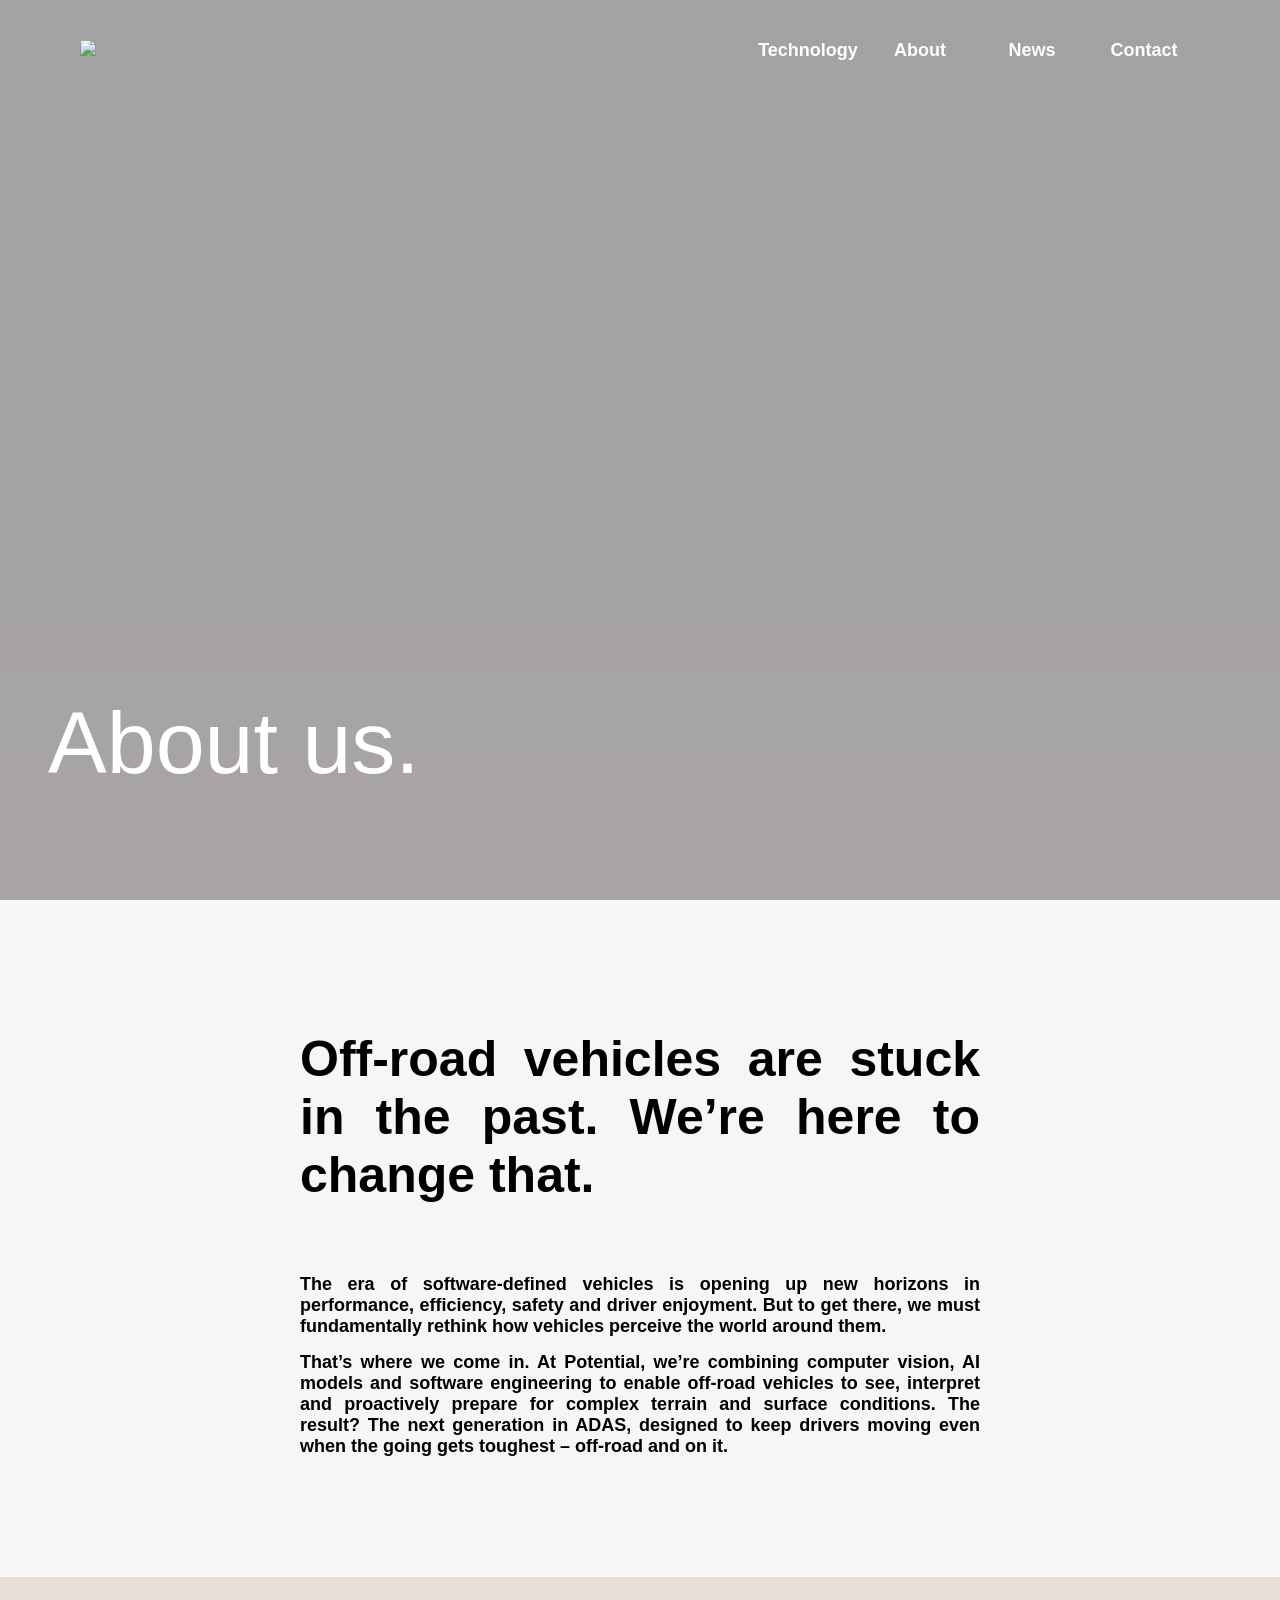
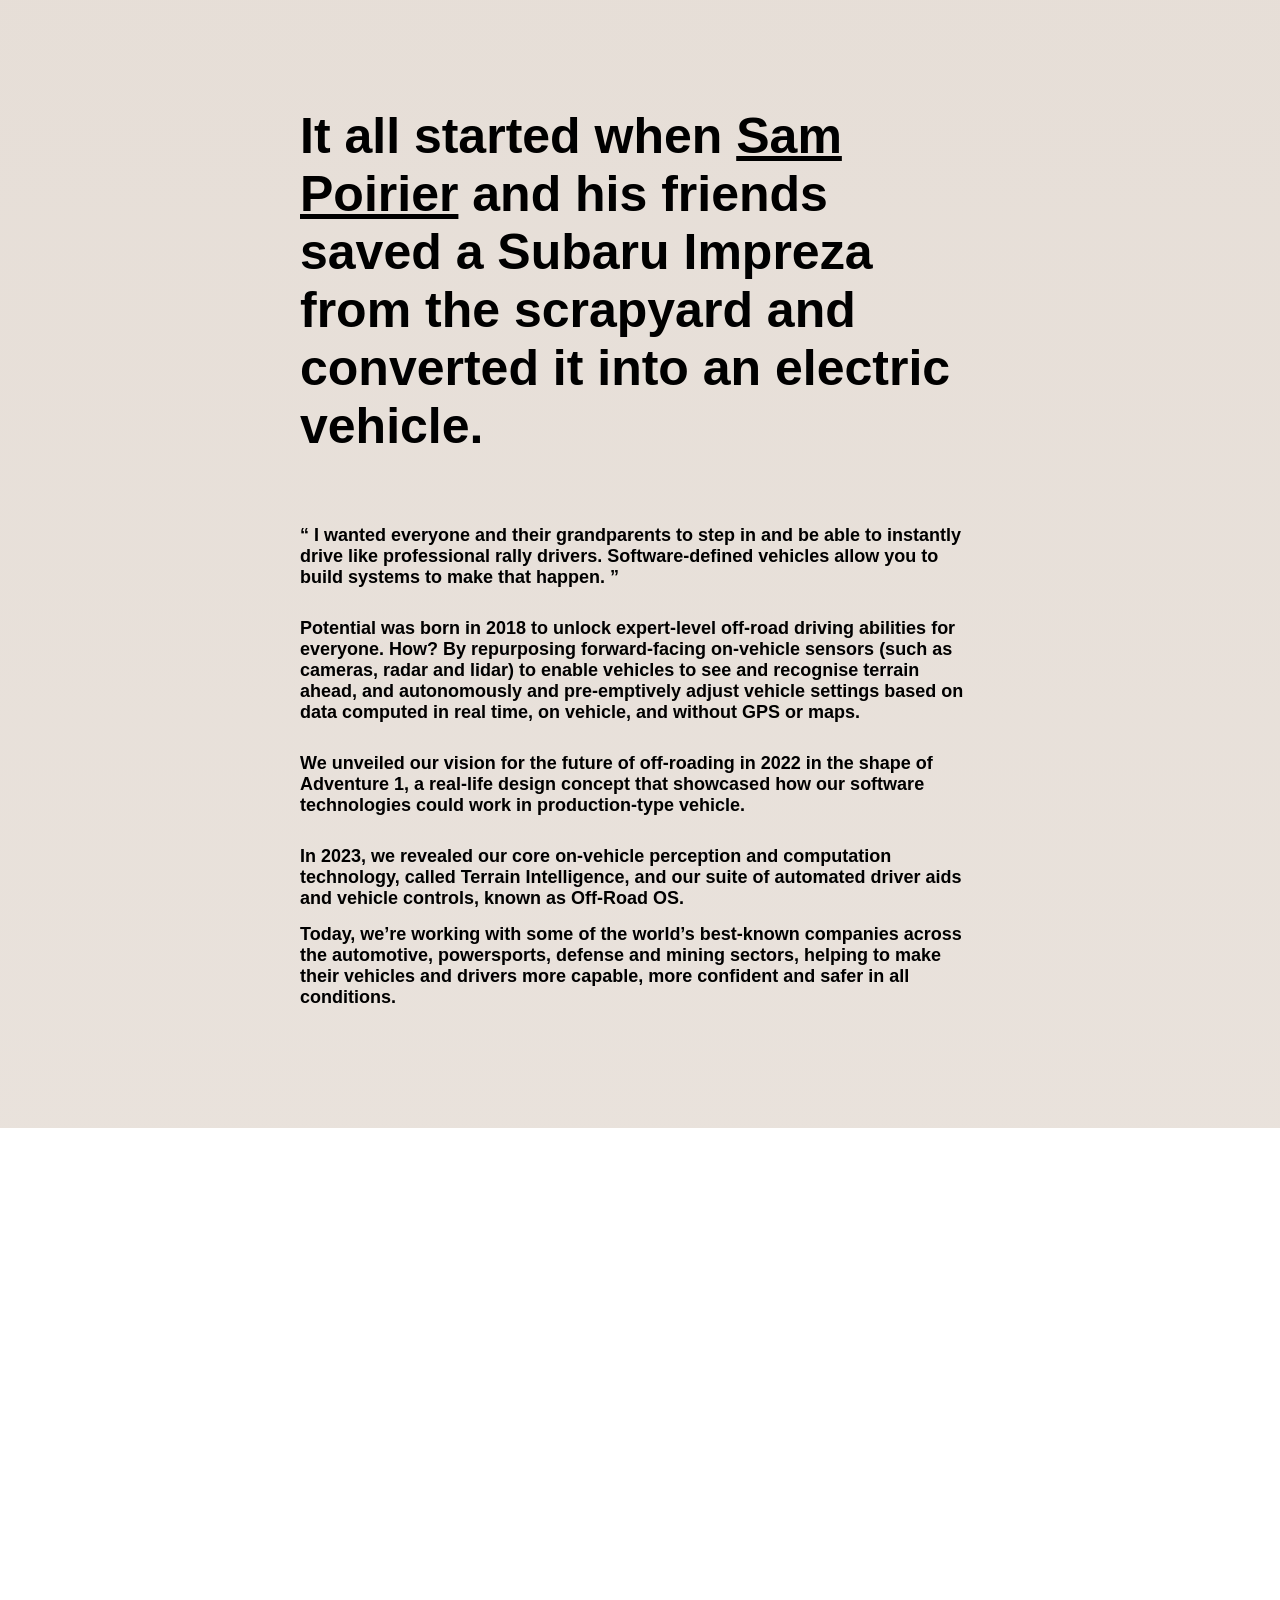
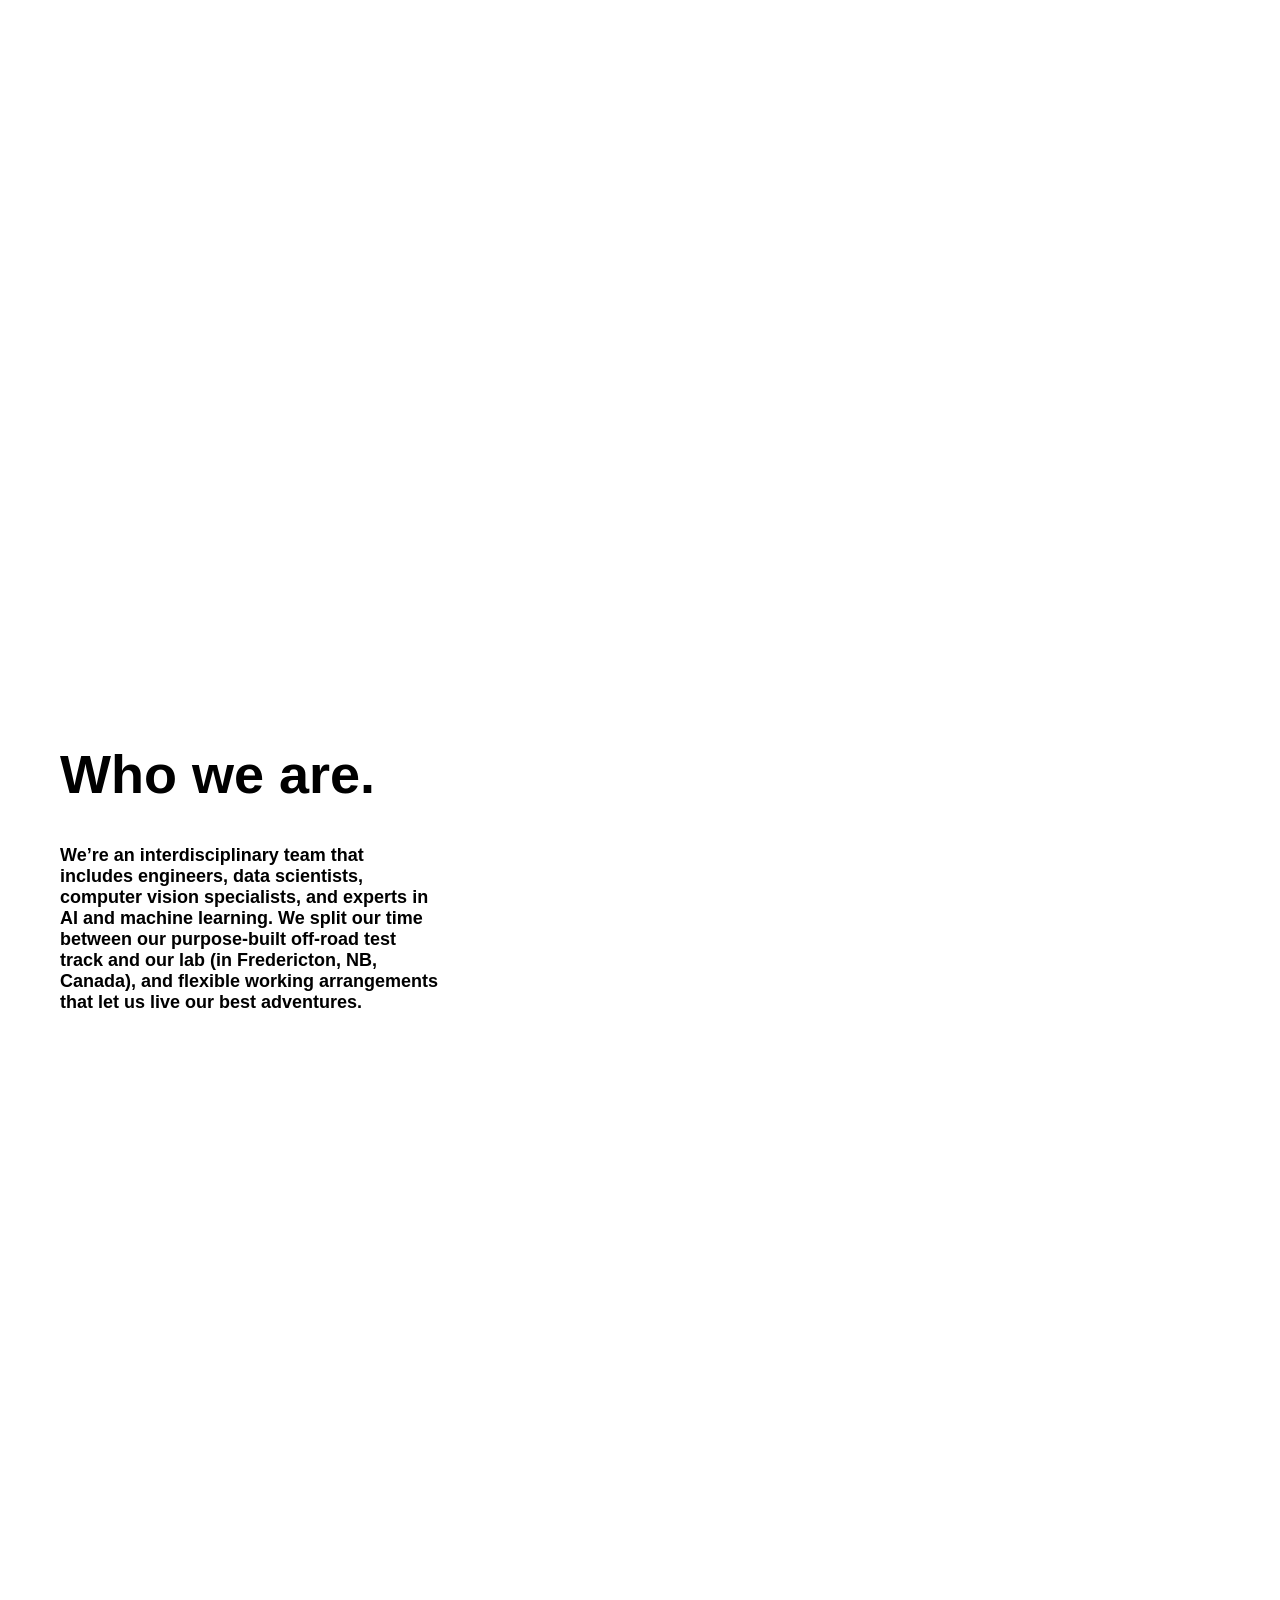
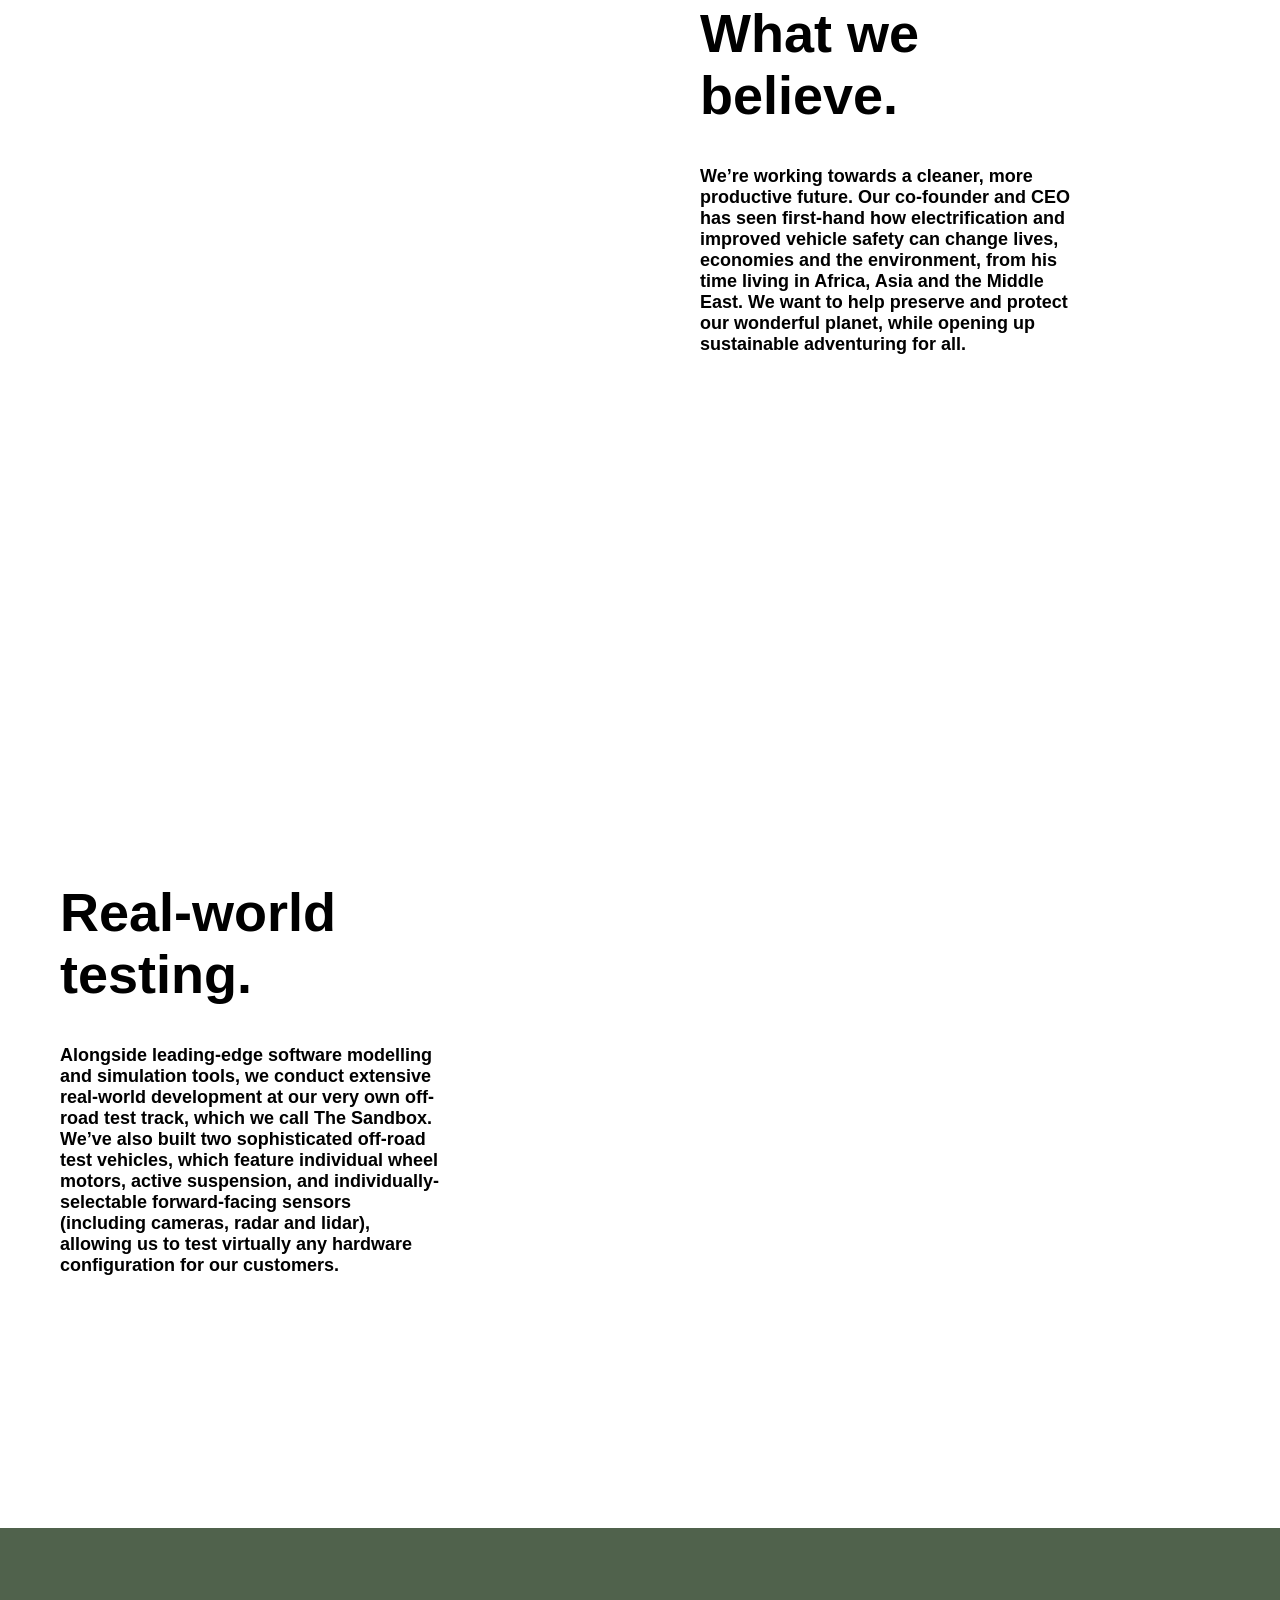
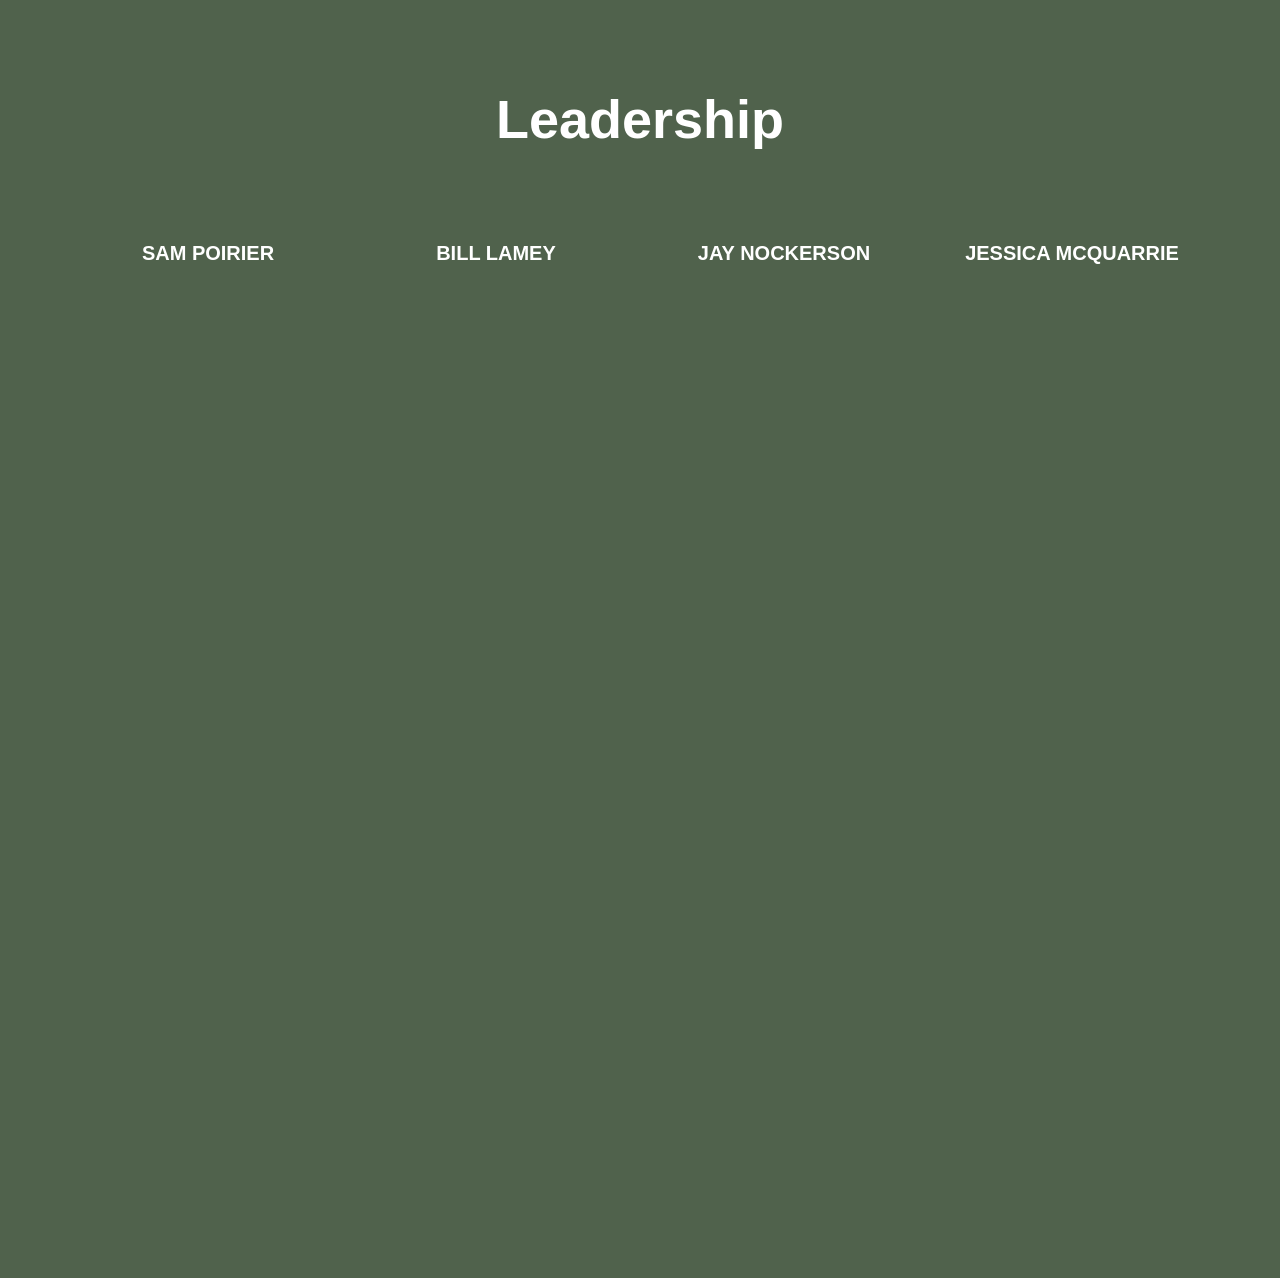
==== about.html @ f371c3ad "feat: about page 5 part" ====
<!DOCTYPE html>
<html lang="en">
<head>
    <meta charset="UTF-8">
    <meta name="viewport" content="width=device-width, initial-scale=1.0">
    <link rel="stylesheet" href="about.css" />
    <title>Potential</title>
</head>
<body>
    <div>
        <header id="header" class="header">
            <nav class="navbar">
                <div class="logo-icon">
                    <a href="/">
                        <img src="https://images.squarespace-cdn.com/content/v1/657c413edd52fa6c45683353/1702641999354-21GH1LOIVF5UKQ4RCUYP/Icon%2BWordmark%402x.png?format=1500w" />
                    </a>
                </div>
                <ul>
                    <li>
                        <a href="/technology.html">Technology</a>
                    </li>
                    <li>
                        <a href="/about.html">About</a>
                    </li>
                    <li>
                        <a href="/news.html">News</a>
                    </li>
                    <li>
                        <a href="/contact.html">Contact</a>
                    </li>
                </ul>
            </nav>
        </header>
        <main>
            <article id="first-part" class="background-img">
                <section class="start">
                    <strong>About us.</strong>
                </section>
            </article>
            <article id="second-part">
                <section class="section">
                    <p>Off-road vehicles are stuck in the past. We’re here to change that.</p>
                    <p>
                        The era of software-defined vehicles is opening up new horizons in performance, efficiency, safety and driver enjoyment. But to get there, we must fundamentally rethink how vehicles perceive the world around them.
                    </p>
                    <p>
                        That’s where we come in. At Potential, we’re combining computer vision, AI models and software engineering to enable off-road vehicles to see, interpret and proactively prepare for complex terrain and surface conditions. The result? The next generation in ADAS, designed to keep drivers moving even when the going gets toughest – off-road and on it.
                    </p>
                </section>
            </article>
            <article id="third-part">
                <section class="section">
                    <h3>
                        It all started when <span class="underline-span">Sam Poirier</span> and his friends saved a Subaru Impreza from the scrapyard and converted it into an electric vehicle.
                    </h3>
                    <p>
                        <q>
                            I wanted everyone and their grandparents to step in and be able to instantly drive like professional rally drivers. Software-defined vehicles allow you to build systems to make that happen.
                        </q>
                    </p>
                    <p>
                        Potential was born in 2018 to unlock expert-level off-road driving abilities for everyone. How? By repurposing forward-facing on-vehicle sensors (such as cameras, radar and lidar) to enable vehicles to see and recognise terrain ahead, and autonomously and pre-emptively adjust vehicle settings based on data computed in real time, on vehicle, and without GPS or maps.
                    </p>
                    <p>
                        We unveiled our vision for the future of off-roading in 2022 in the shape of Adventure 1, a real-life design concept that showcased how our software technologies could work in production-type vehicle.
                    </p>
                    <p>
                        In 2023, we revealed our core on-vehicle perception and computation technology, called Terrain Intelligence, and our suite of automated driver aids and vehicle controls, known as Off-Road OS.
                    </p>
                    <p>
                        Today, we’re working with some of the world’s best-known companies across the automotive, powersports, defense and mining sectors, helping to make their vehicles and drivers more capable, more confident and safer in all conditions.
                    </p>    
                </section>
            </article>
            <article id="forth-part">
            </article>
            <section class="fifth-part">
                <article>
                    <section class="paragraph">
                        <h3>Who we are.</h3>
                        <p>
                            We’re an interdisciplinary team that includes engineers, data scientists, computer vision specialists, and experts in AI and machine learning. We split our time between our purpose-built off-road test track and our lab (in Fredericton, NB, Canada), and flexible working arrangements that let us live our best adventures.
                        </p>
                    </section>
                    <section class="img-background img-1">
                        <!-- <img src="https://images.squarespace-cdn.com/content/v1/657c413edd52fa6c45683353/0cb4bb40-0b59-4b54-9743-b8714232da1d/who-we-are-1000.jpg?format=1500w" /> -->
                    </section>
                </article>
                <article>
                    <section class="img-background img-2">
                        <!-- <img src="https://images.squarespace-cdn.com/content/v1/657c413edd52fa6c45683353/b6a99d2e-691e-43c3-91ff-a9a2636a5af0/what-we-believe-1000.jpg?format=1500w" /> -->
                    </section>
                    <section class="paragraph">
                        <h3>What we believe.</h3>
                        <p>
                            We’re working towards a cleaner, more productive future. Our co-founder and CEO has seen first-hand how electrification and improved vehicle safety can change lives, economies and the environment, from his time living in Africa, Asia and the Middle East. We want to help preserve and protect our wonderful planet, while opening up sustainable adventuring for all. 
                        </p>
                    </section>
                </article>
                <article>
                    <section class="paragraph">
                        <h3>Real-world testing.</h3>
                        <p>
                            Alongside leading-edge software modelling and simulation tools, we conduct extensive real-world development at our very own off-road test track, which we call The Sandbox. We’ve also built two sophisticated off-road test vehicles, which feature individual wheel motors, active suspension, and individually-selectable forward-facing sensors (including cameras, radar and lidar), allowing us to test virtually any hardware configuration for our customers.
                        </p>
                    </section>
                    <section class="img-background img-3">
                        <!-- <img src="https://images.squarespace-cdn.com/content/v1/657c413edd52fa6c45683353/02feef0e-77a6-4856-961e-7172e9fc3301/real-world-testing-1000.jpg?format=1500w" /> -->
                    </section>
                </article>
            </section>

            <section class="six-part">
                <h3>Leadership</h3>
                <ul>
                    <li>
                        <button>SAM POIRIER</button>
                    </li>
                    <li>
                        <button>BILL LAMEY</button>
                    </li>
                    <li>
                        <button>JAY NOCKERSON</button>
                    </li>
                    <li>
                        <button>JESSICA MCQUARRIE</button>
                    </li>
                </ul>
            </section>
        </main>
    </div>
</body>
</html>
---- about.css ----
*{
    margin: 0;
    padding: 0;
    box-sizing: border-box;
}
body{
    color: #fff;
    font-family:Arial;
    width: 100%;
}
.header{
    position: absolute;
    top: 0;
    left: 0;
    height: 86px;
    width: 100%;
}
.navbar{
    display: flex;
    flex-direction: row;
    justify-content: space-around;
    flex-wrap: wrap;
    margin: 0 auto;
    width: 100%;
    position: relative;
    top: 2.5rem;
}
.navbar > div{
    align-items: center;
    justify-content: center;
}
.navbar ul {
    list-style: none;
    display: flex;
    flex-direction: row; 
    align-items: center;
    justify-items: center;
}
.navbar ul li{
    width: 7rem;
    height: 50px;
    flex-wrap: wrap;
    flex-basis: auto;
    text-align: center;
}
.navbar ul li a{
    text-decoration: none;
    color: #fff;
    display: inline-block;
    font-size: 18px;
    font-weight: 600;
    align-self: flex-end;
    justify-self: end;
    border-bottom: #fff 0px solid;
    transition: all 2s ease-in-out;
}
.navbar ul li a:hover{
    border-bottom: #fff 2.5px solid;
}
.logo-icon{
    width: 40%;
    height: 100%;
}
.logo-icon a{
    width: 100%;
    height: 100%;
    align-items: center;
    justify-content: center;
    align-self: center;
    justify-content: center;
}

.logo-icon a img{
    max-height: 30px;
    justify-self: center;
    align-self: center;
    justify-self: self-end;
    align-self: self-end;
}

.background-img{
    background-image: linear-gradient(rgba(0, 1, 7, 0.366), rgba(14, 0, 0, 0.358)), url("https://images.squarespace-cdn.com/content/v1/657c413edd52fa6c45683353/3567f2a5-ab7c-4cdd-8ab2-d72eff2170a6/technology-hero-image-potential.jpg?format=1500w");
    background-size: cover;
    background-repeat: no-repeat;
    background-position: center;
    height: 100vh;
}

#first-part .start{
    width: 100%;
    height: 90vh;
    justify-items: last baseline;
    display: flex;
}
#first-part .start strong{
    font-size: 88px;
    font-weight: 500;
    align-self: flex-end;
    margin: 0rem 0rem 1rem 3rem;
}

main > article:nth-child(2){
    color: #000;
    padding: 75px 300px 0;
    text-align: justify;
    background-color: #f6f6f6;
}

.section p:first-child{
    font-size: 50px;
    font-weight: 600;
    padding: 55px 0px;
}

.section p{
    font-size: 18px;
    font-weight: bold;
    padding: 15px 0px;
}
.section p:last-child{
    padding: 0px 0px 120px 0px;
}
#third-part{
    padding: 75px 300px 0;
    /* height: 950px; */
    color: #000;
    background: linear-gradient(to bottom, rgba(227, 218, 210, 0.886),rgba(227, 218, 210, 0.788)), url("https://images.squarespace-cdn.com/content/v1/657c413edd52fa6c45683353/31bac1e5-c1d2-4d73-beb2-893e069a94c7/Potential-Contours.png?format=1500w") no-repeat center;
}
#third-part h3:first-child{
    font-size: 50px;
    font-weight: 600;
    padding: 55px 0px;
}
.underline-span{
    text-decoration: underline;
}

#forth-part{
    height: 100vh;
    background-image: url("https://images.squarespace-cdn.com/content/v1/657c413edd52fa6c45683353/1b54ddc7-a592-48e6-8fcf-966a7bc27ad7/about-header-1600x900.jpg?format=1500w");
    background-repeat: no-repeat;
    background-size: cover;
    background-position: center;
}

.fifth-part{
    display: flex;
    flex-direction: row;
    flex-wrap: wrap;
}
.fifth-part article{
    display: flex;
    flex-direction: row;
    color: black;
}
.fifth-part article section{
    width: 50%;
    height: 100vh;
    justify-items: flex-start;
    align-content: center;
}
.paragraph{
    color: black;
    font-size: 18px;
    font-weight: bold;
    padding-left: 60px;
    padding-right: 200px;
}
.fifth-part article section img{
    max-height: 100vh;
    object-fit: cover;
}
.fifth-part article section h3{
    font-size: 54px;
    padding-bottom: 2.5rem;
}

.img-background{
    background-size: cover;
    background-position: center;
}
.img-1{
    background-image: url("https://images.squarespace-cdn.com/content/v1/657c413edd52fa6c45683353/0cb4bb40-0b59-4b54-9743-b8714232da1d/who-we-are-1000.jpg?format=1500w");
}
.img-2{
    background-image: url("https://images.squarespace-cdn.com/content/v1/657c413edd52fa6c45683353/b6a99d2e-691e-43c3-91ff-a9a2636a5af0/what-we-believe-1000.jpg?format=1500w");
}
.img-3{
    background-image: url("https://images.squarespace-cdn.com/content/v1/657c413edd52fa6c45683353/02feef0e-77a6-4856-961e-7172e9fc3301/real-world-testing-1000.jpg?format=1500w");
}


.six-part{
    background-color: #50624C;
    color: #fff;
    height: 150vh;
}
.six-part>h3{
    font-size: 54px;
    text-align: center;
    padding-top: 10rem;
    padding-bottom: 5rem;
}
.six-part ul{
    list-style: none;
    display: grid;
    grid-template-columns: repeat(4, 1fr);
    text-align: center;
    padding: 0 4rem;
}
.six-part ul li{
    line-height: 50px;
}
.six-part ul li>button{
    background: none;
    border: none;
    outline: none;
    box-shadow: none;
    font-size: 20px;
    font-weight:600;
    color: #fff;
}
.six-part ul li:hover{
    border-bottom: 3px solid #000;
}
.six-part ul li.active {
    border-bottom: 3px solid #000;
}
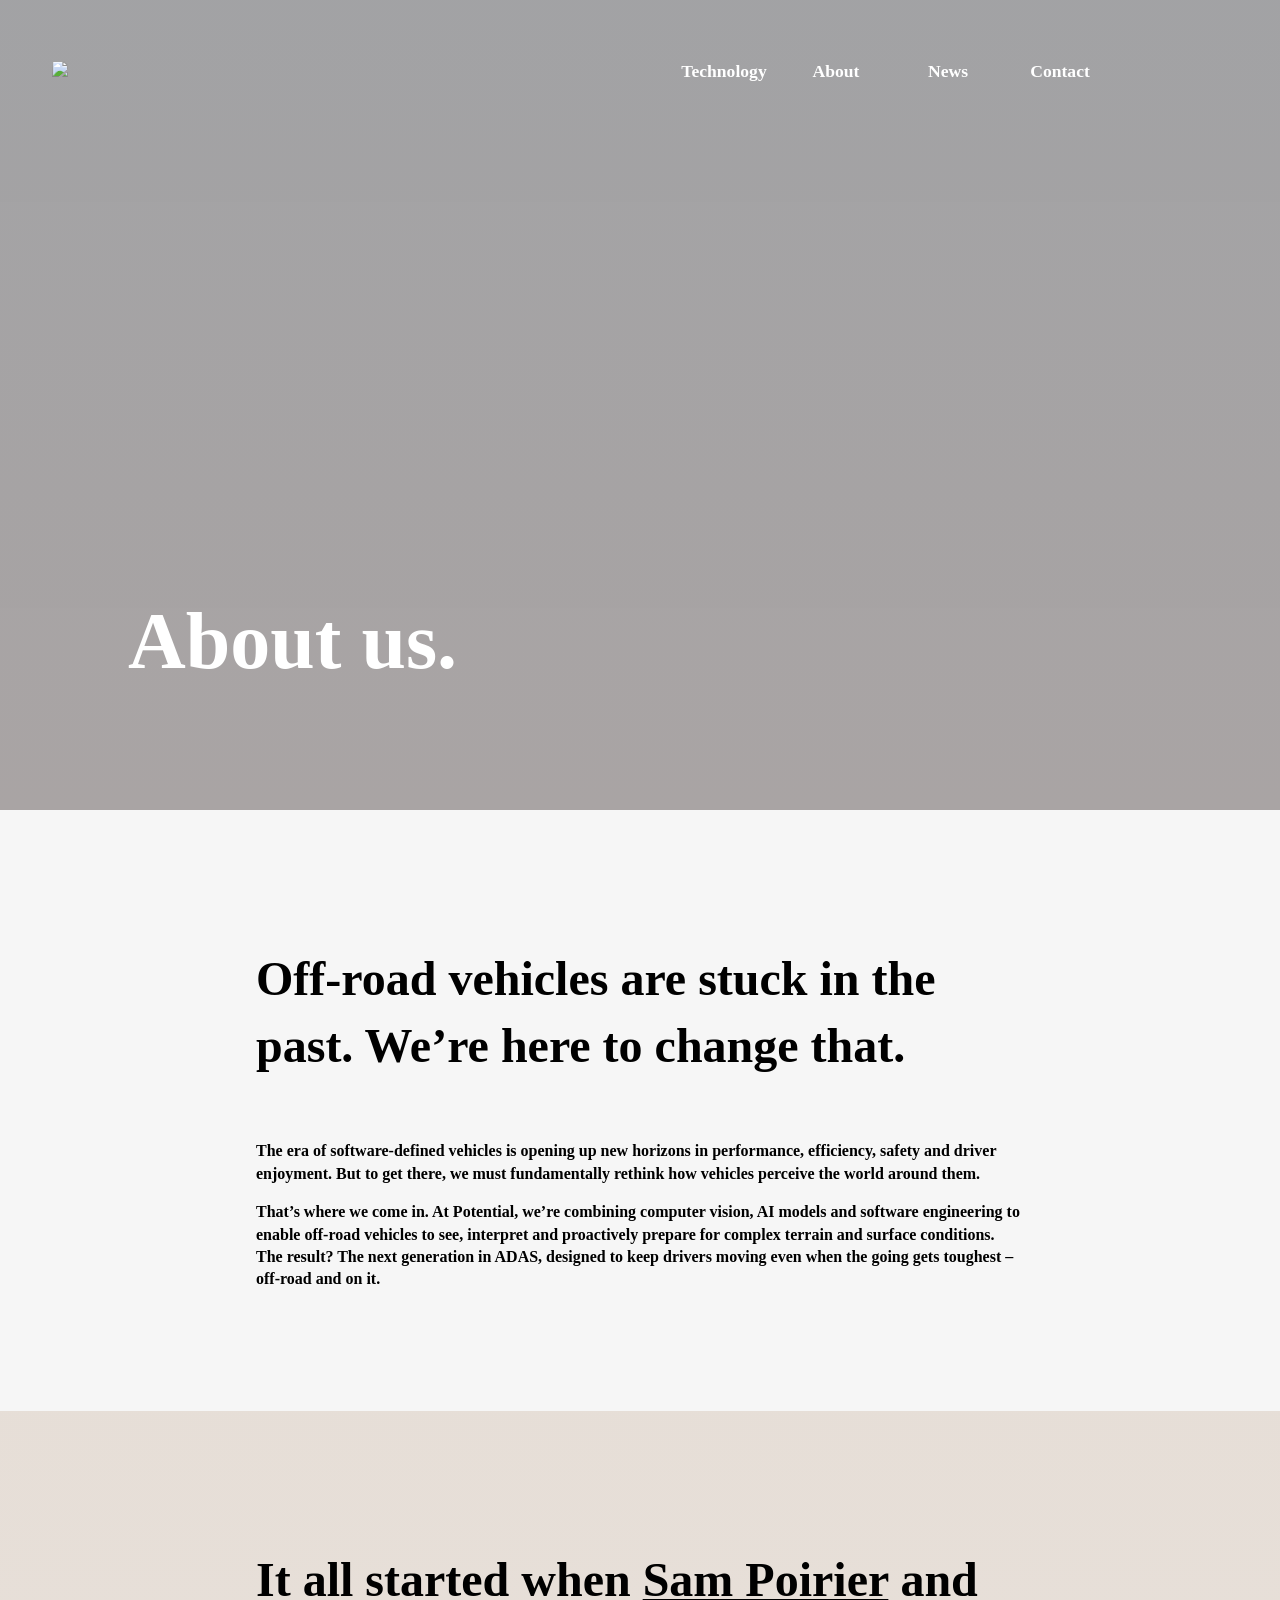
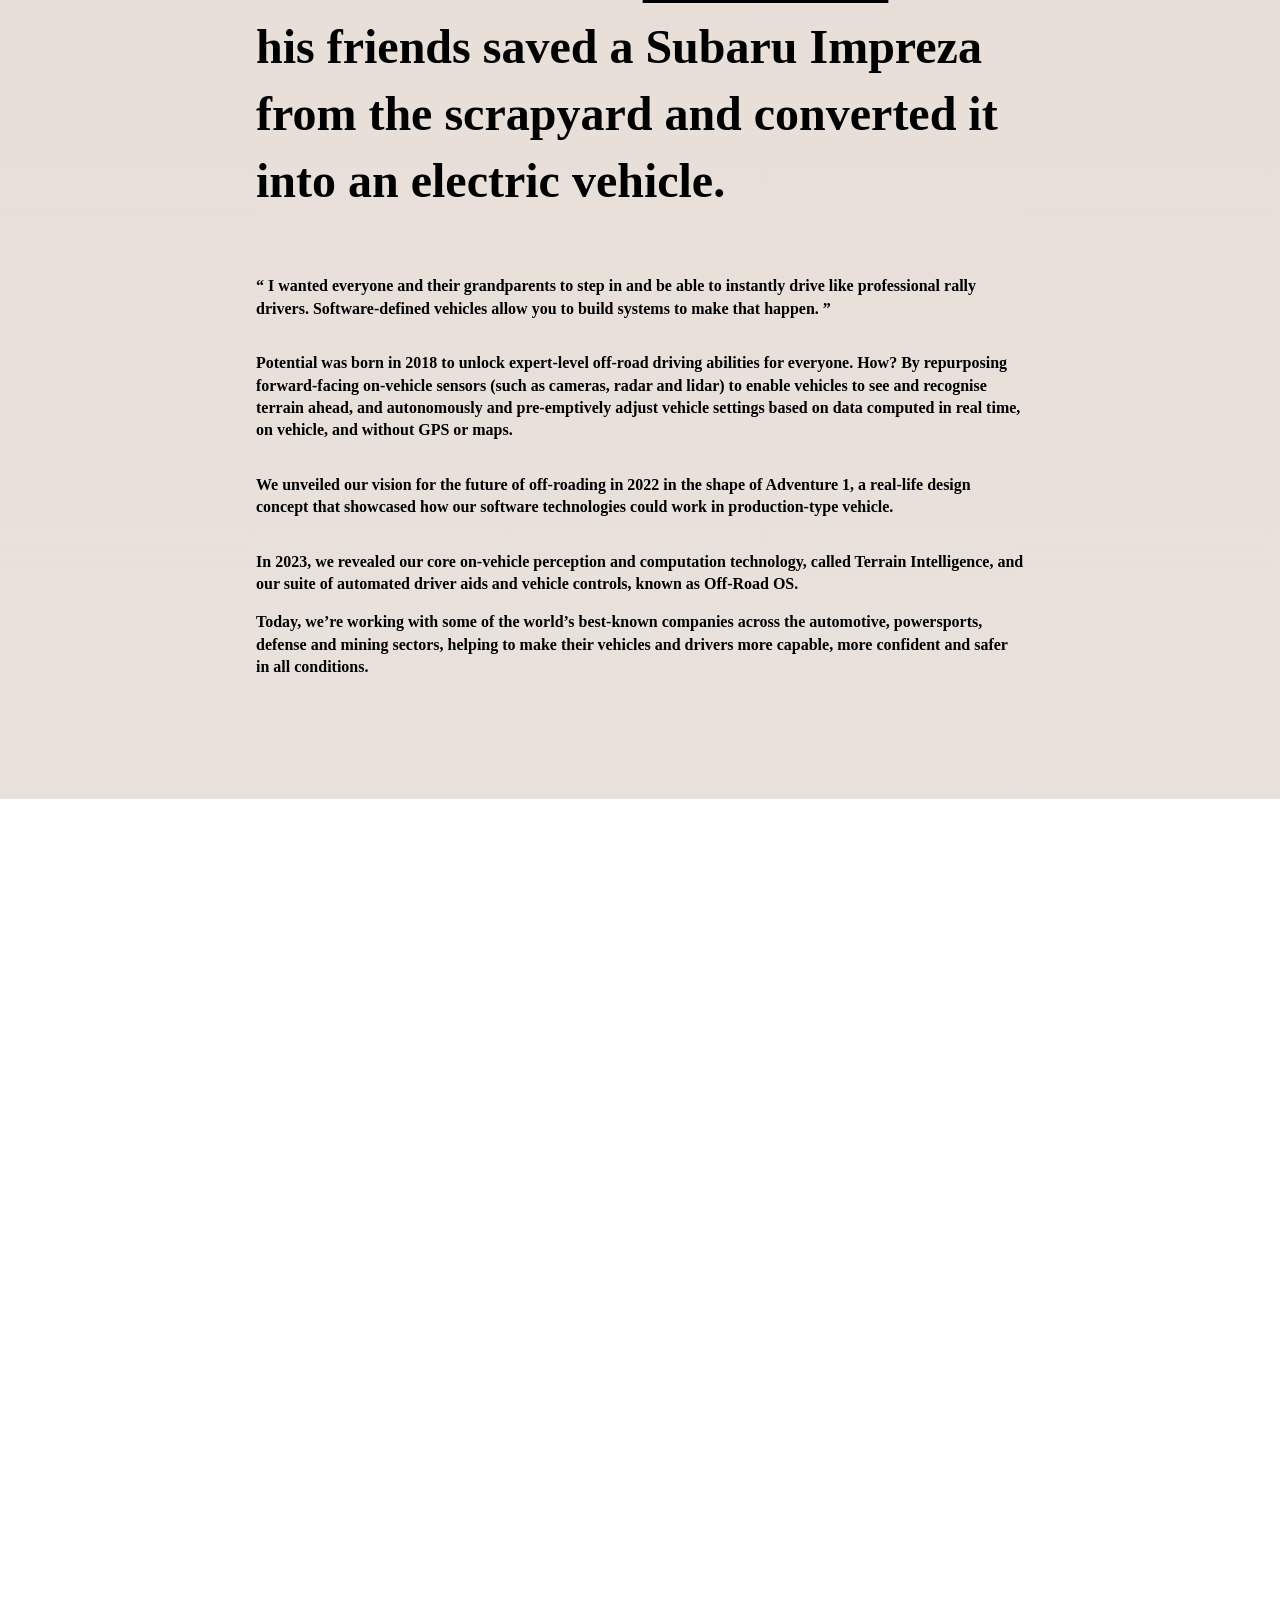
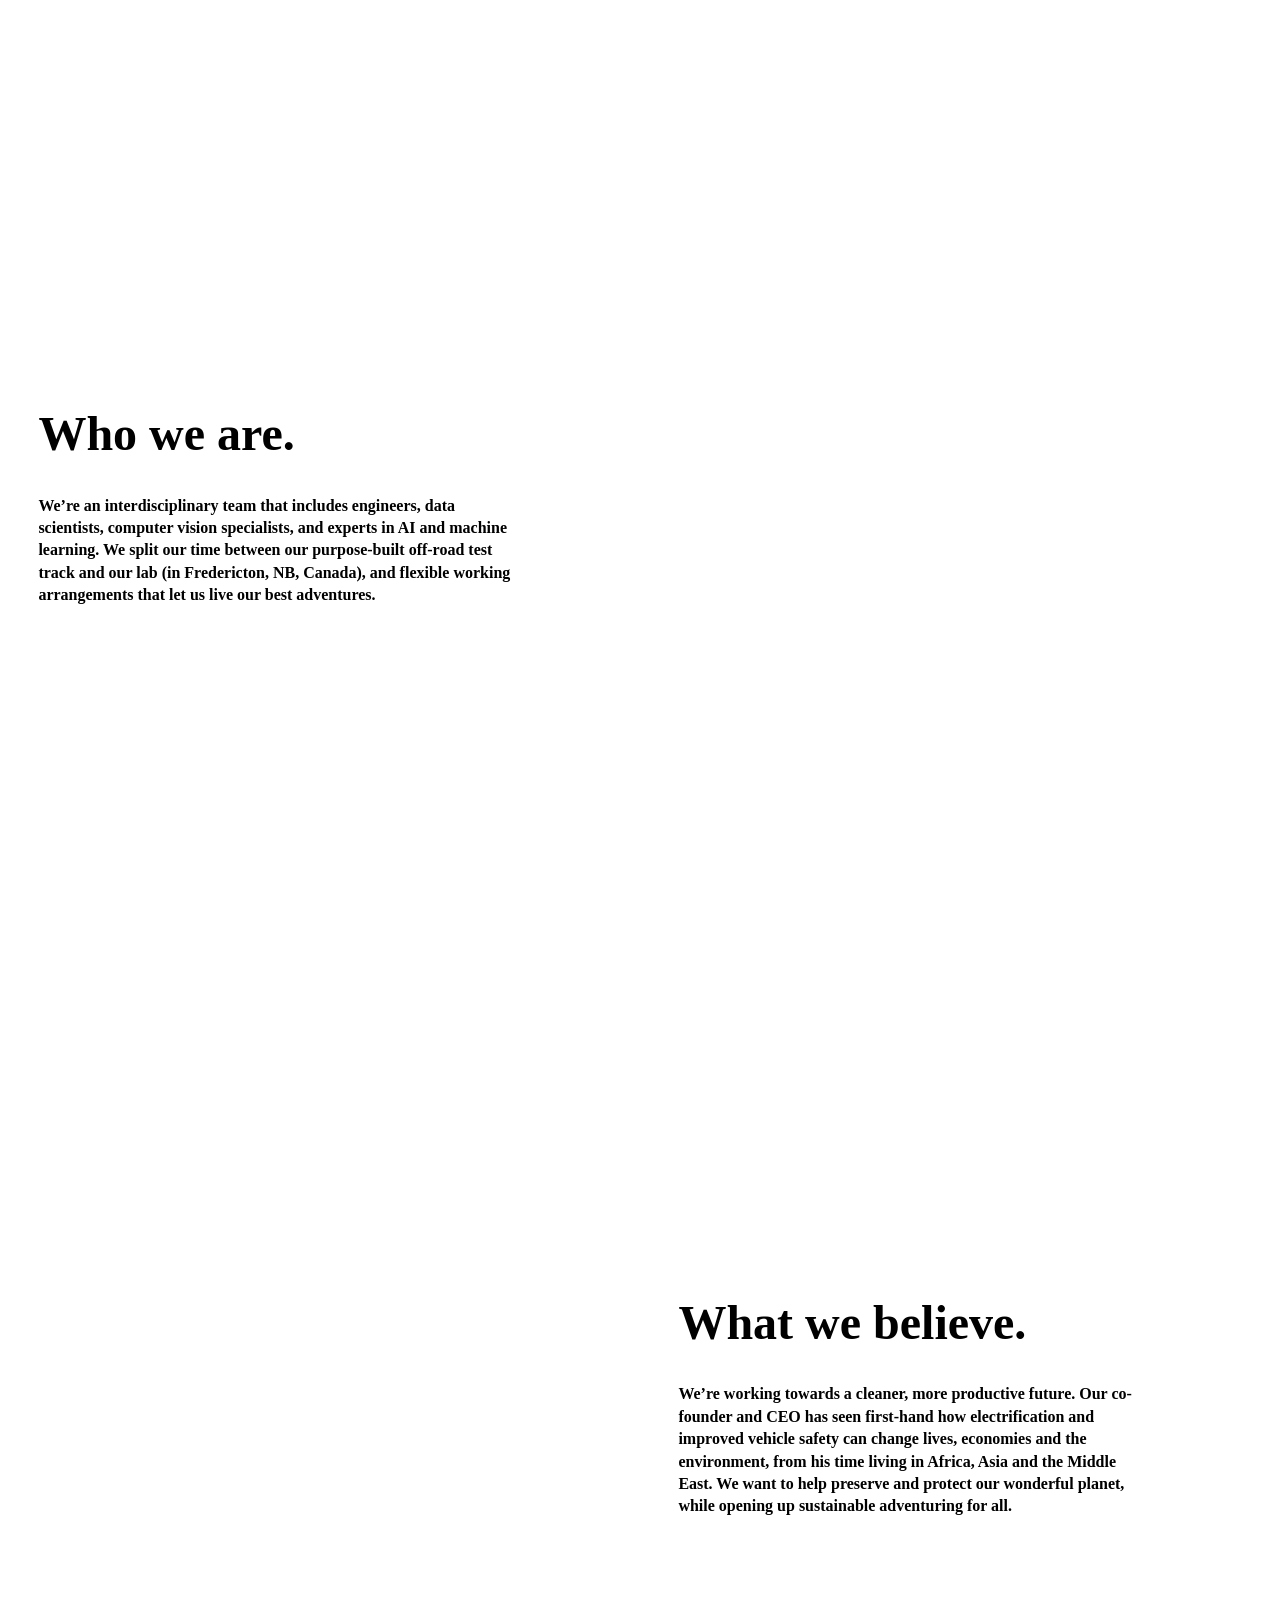
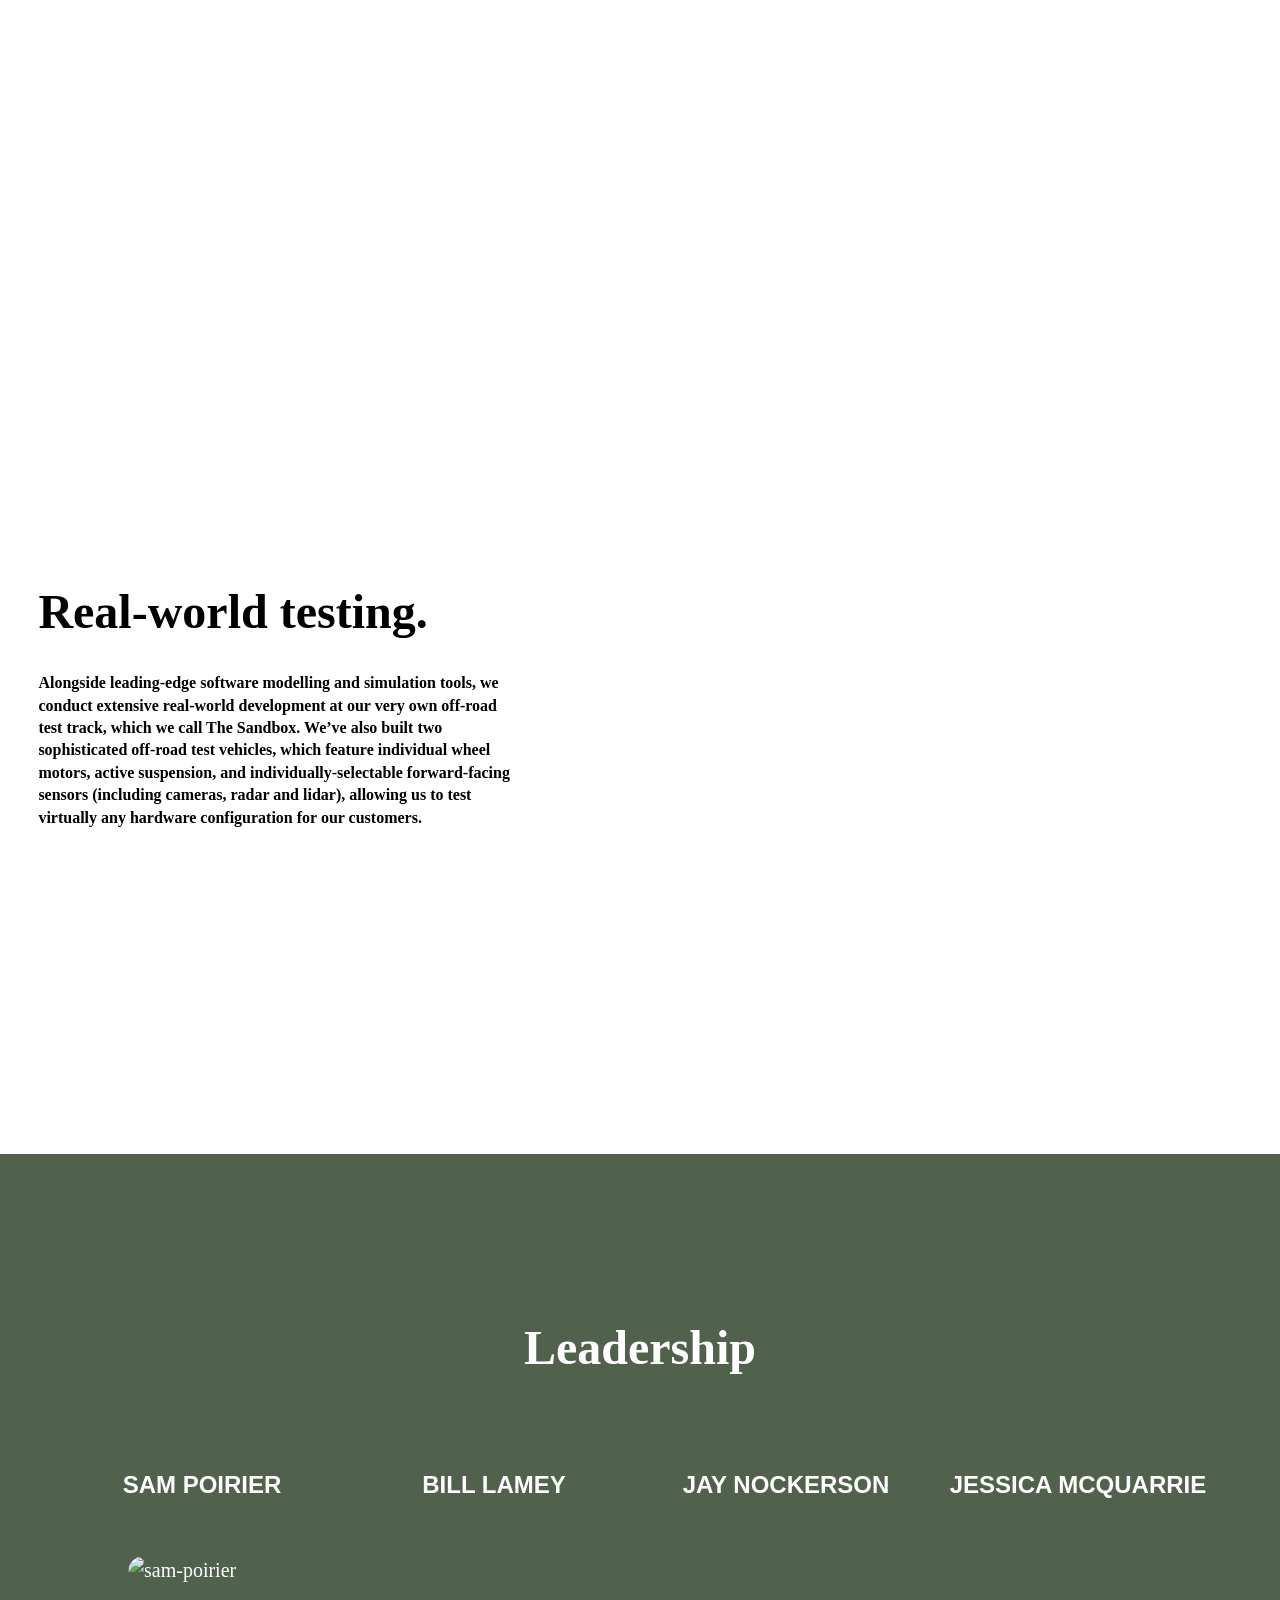
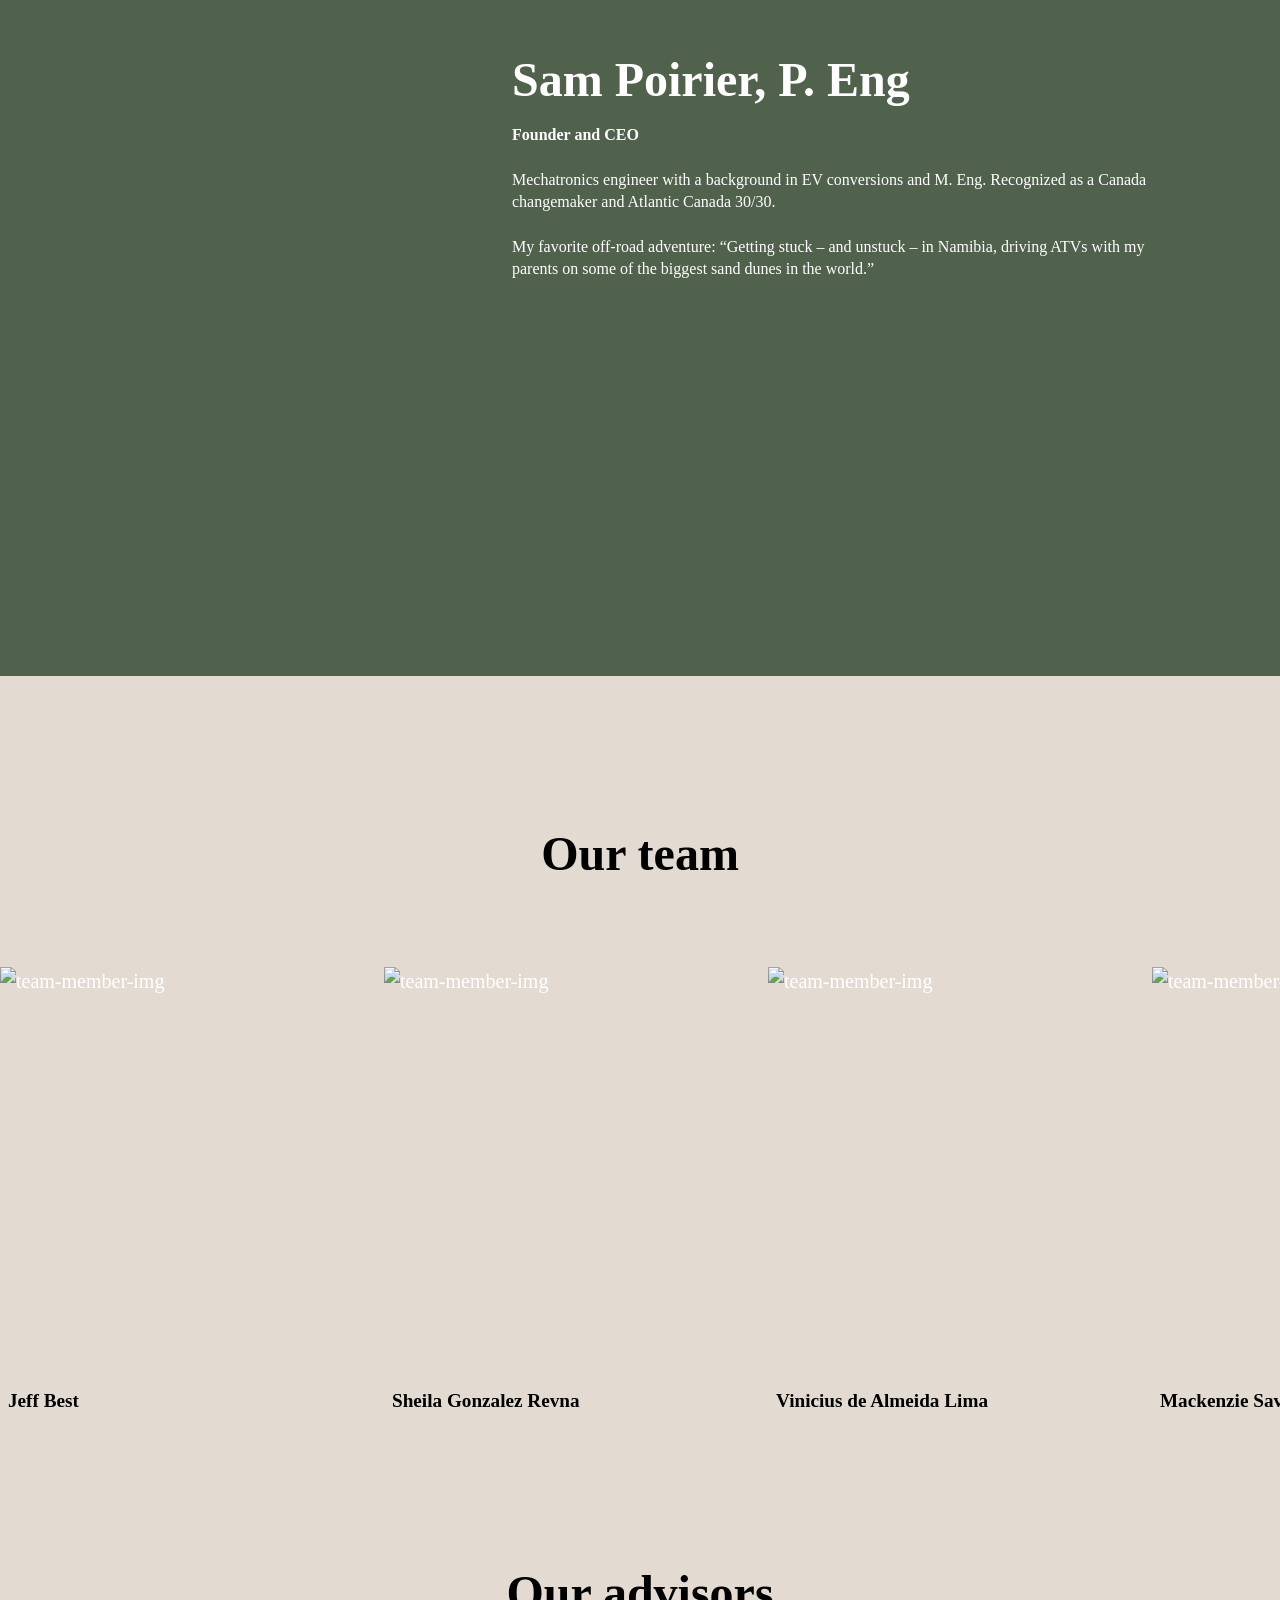
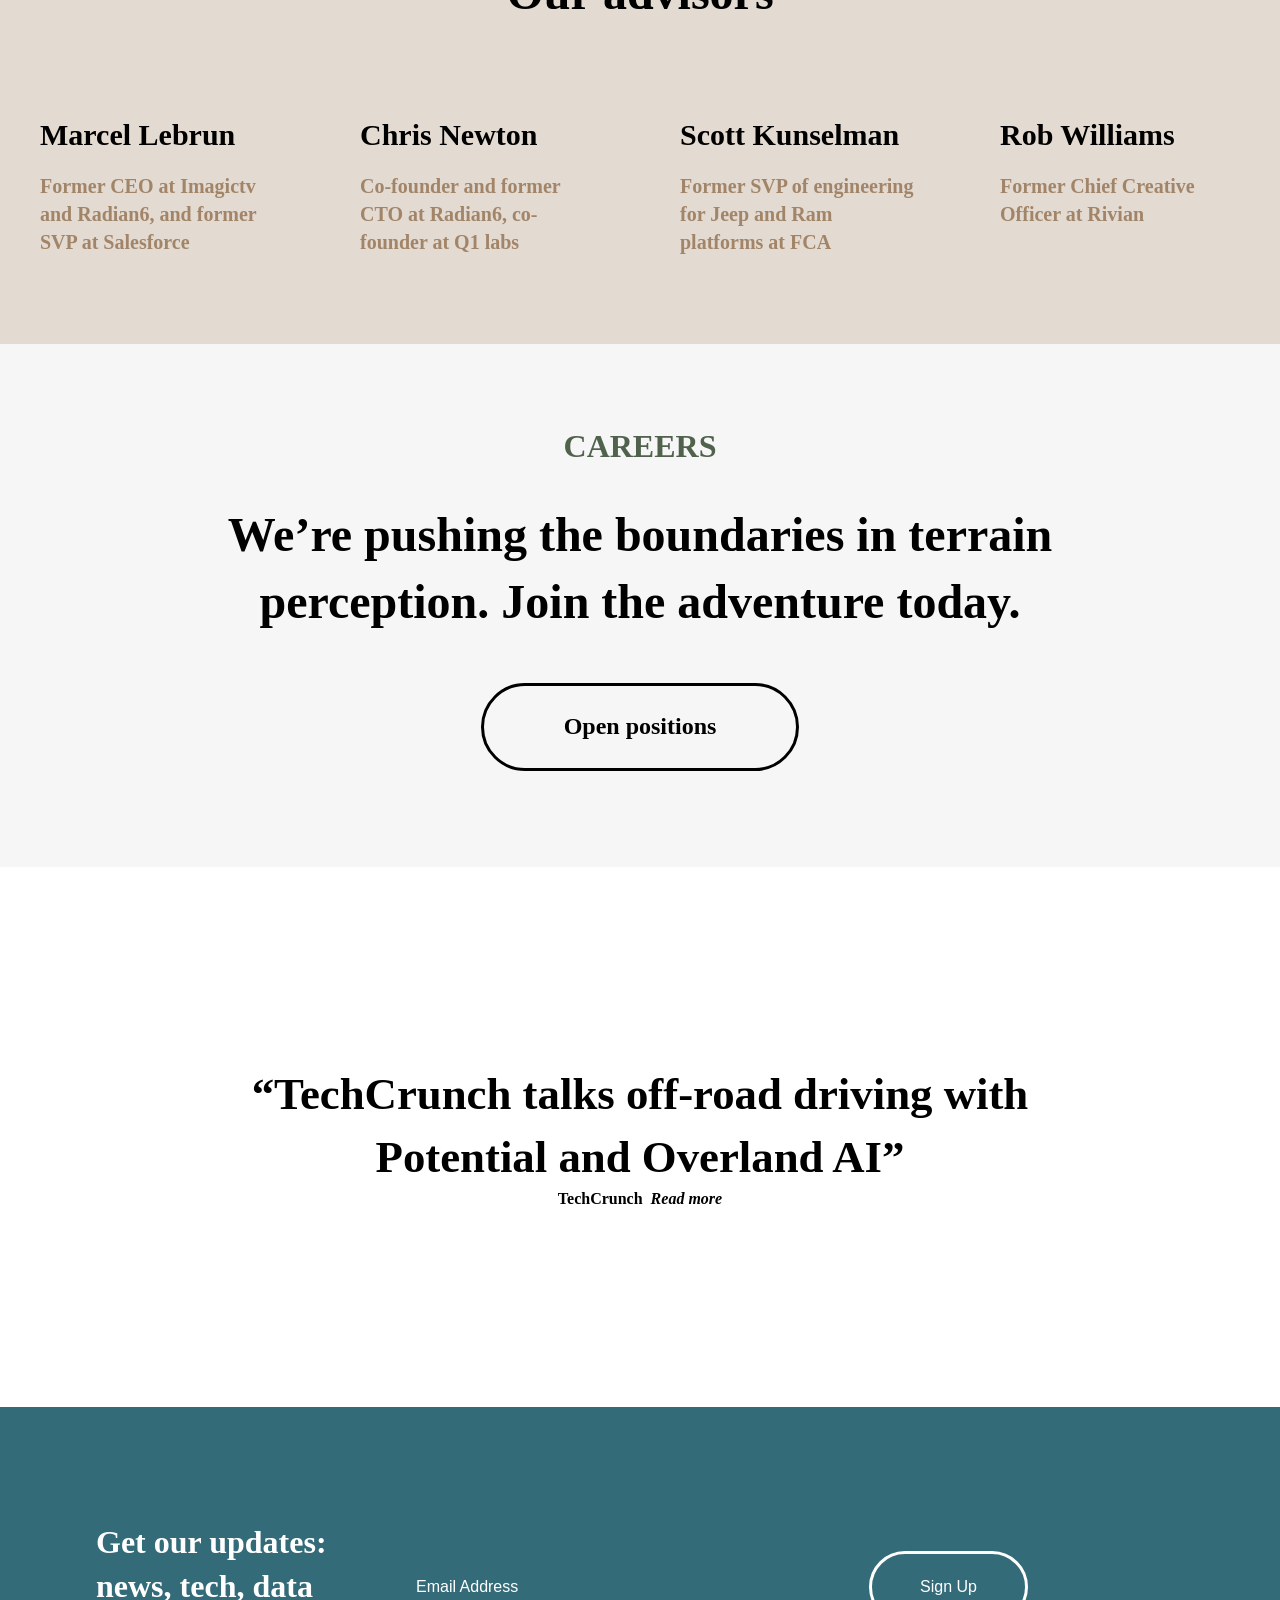
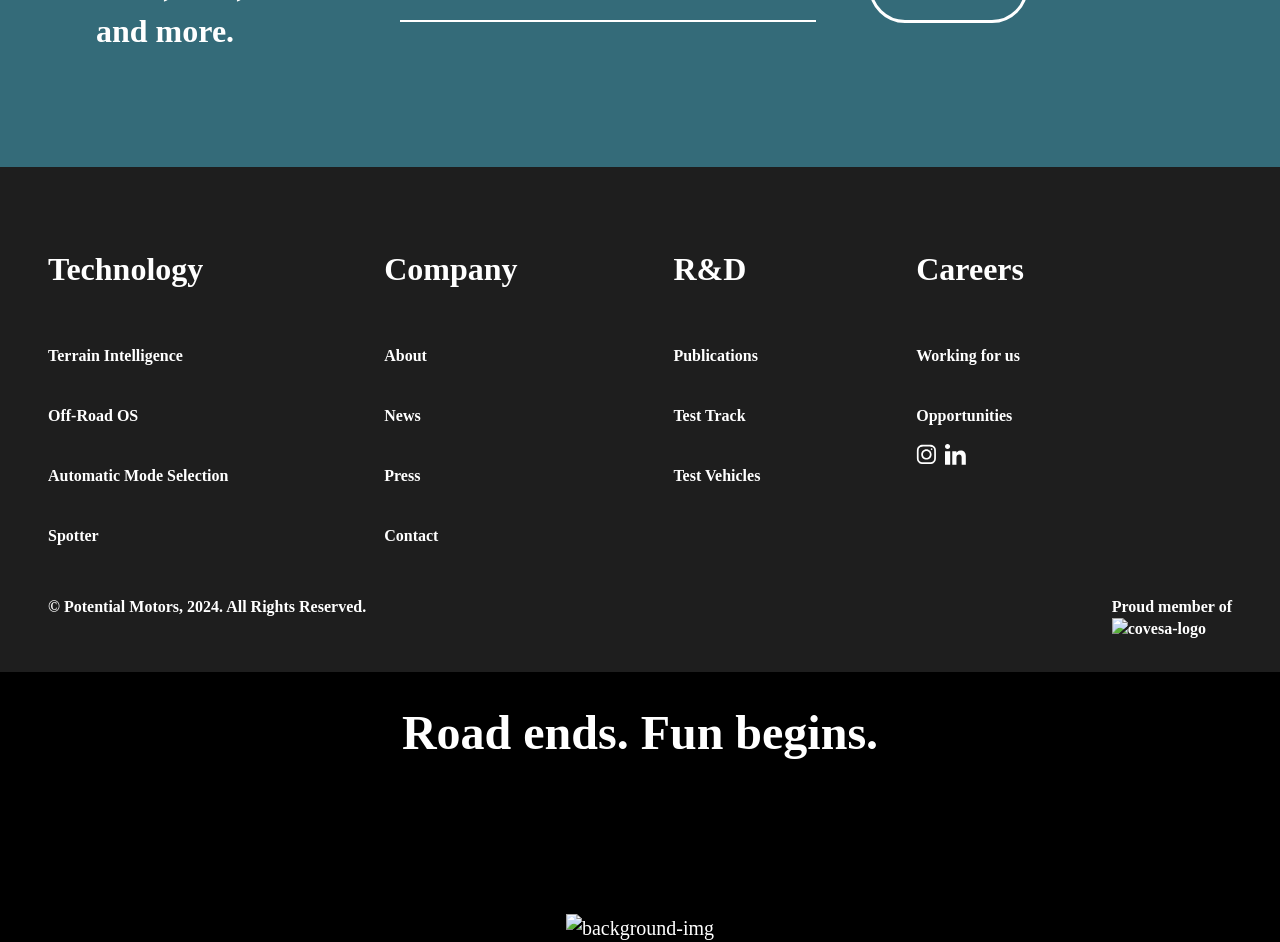
==== commit 528eb006: "feat: Add remaining pages and make them responsive" ====
--- a/about.html
+++ b/about.html
@@ -4,130 +4,367 @@
     <meta charset="UTF-8">
     <meta name="viewport" content="width=device-width, initial-scale=1.0">
     <link rel="stylesheet" href="about.css" />
+    <link href="https://db.onlinewebfonts.com/c/e3d4d88f7ba46cfbdfb4045368826129?family=Visby+Regular" rel="stylesheet">
     <title>Potential</title>
 </head>
 <body>
-    <div>
-        <header id="header" class="header">
-            <nav class="navbar">
-                <div class="logo-icon">
-                    <a href="/">
-                        <img src="https://images.squarespace-cdn.com/content/v1/657c413edd52fa6c45683353/1702641999354-21GH1LOIVF5UKQ4RCUYP/Icon%2BWordmark%402x.png?format=1500w" />
-                    </a>
-                </div>
+    <header id="header" class="header">
+        <nav class="navbar">
+            <div class="logo-icon animation">
+                <a href="/">
+                    <img src="https://images.squarespace-cdn.com/content/v1/657c413edd52fa6c45683353/1702641999354-21GH1LOIVF5UKQ4RCUYP/Icon%2BWordmark%402x.png?format=1500w" />
+                </a>
+            </div>
+            <ul class="nav-links animation">
+                <li>
+                    <a href="/technology.html">Technology</a>
+                </li>
+                <li>
+                    <a href="/about.html">About</a>
+                </li>
+                <li>
+                    <a href="/news.html">News</a>
+                </li>
+                <li>
+                    <a href="/contact.html">Contact</a>
+                </li>
+                <li class="burger-icon">
+                    <a><svg viewBox="0 0 24 24" fill="none" xmlns="http://www.w3.org/2000/svg"><g id="SVGRepo_bgCarrier" stroke-width="0"></g><g id="SVGRepo_tracerCarrier" stroke-linecap="round" stroke-linejoin="round"></g><g id="SVGRepo_iconCarrier"> <path d="M4 18L20 18" stroke="#ffffff" stroke-width="2" stroke-linecap="round"></path> <path d="M4 12L20 12" stroke="#ffffff" stroke-width="2" stroke-linecap="round"></path> <path d="M4 6L20 6" stroke="#ffffff" stroke-width="2" stroke-linecap="round"></path> </g></svg></a>
+                </li>
+            </ul>
+        </nav>
+    </header>
+    <main>
+        <article id="first-part" class="first-part background-img animation">
+            <section class="start">
+                <strong>About us.</strong>
+            </section>
+        </article>
+        <article id="second-part" class="second-part">
+            <section class="section animation">
+                <p>Off-road vehicles are stuck in the past. We’re here to change that.</p>
+                <p>
+                    The era of software-defined vehicles is opening up new horizons in performance, efficiency, safety and driver enjoyment. But to get there, we must fundamentally rethink how vehicles perceive the world around them.
+                </p>
+                <p>
+                    That’s where we come in. At Potential, we’re combining computer vision, AI models and software engineering to enable off-road vehicles to see, interpret and proactively prepare for complex terrain and surface conditions. The result? The next generation in ADAS, designed to keep drivers moving even when the going gets toughest – off-road and on it.
+                </p>
+            </section>
+        </article>
+        <article id="third-part" class="third-part">
+            <section class="section animation">
+                <h3>
+                    It all started when <span class="underline-span">Sam Poirier</span> and his friends saved a Subaru Impreza from the scrapyard and converted it into an electric vehicle.
+                </h3>
+                <p>
+                    <q>
+                        I wanted everyone and their grandparents to step in and be able to instantly drive like professional rally drivers. Software-defined vehicles allow you to build systems to make that happen.
+                    </q>
+                </p>
+                <p>
+                    Potential was born in 2018 to unlock expert-level off-road driving abilities for everyone. How? By repurposing forward-facing on-vehicle sensors (such as cameras, radar and lidar) to enable vehicles to see and recognise terrain ahead, and autonomously and pre-emptively adjust vehicle settings based on data computed in real time, on vehicle, and without GPS or maps.
+                </p>
+                <p>
+                    We unveiled our vision for the future of off-roading in 2022 in the shape of Adventure 1, a real-life design concept that showcased how our software technologies could work in production-type vehicle.
+                </p>
+                <p>
+                    In 2023, we revealed our core on-vehicle perception and computation technology, called Terrain Intelligence, and our suite of automated driver aids and vehicle controls, known as Off-Road OS.
+                </p>
+                <p>
+                    Today, we’re working with some of the world’s best-known companies across the automotive, powersports, defense and mining sectors, helping to make their vehicles and drivers more capable, more confident and safer in all conditions.
+                </p>    
+            </section>
+        </article>
+        <article id="forth-part" class="forth-part animation">
+        </article>
+        <section class="fifth-part">
+            <article>
+                <section class="paragraph animation">
+                    <h3>Who we are.</h3>
+                    <p>
+                        We’re an interdisciplinary team that includes engineers, data scientists, computer vision specialists, and experts in AI and machine learning. We split our time between our purpose-built off-road test track and our lab (in Fredericton, NB, Canada), and flexible working arrangements that let us live our best adventures.
+                    </p>
+                </section>
+                <section class="img-background img-1 animation">
+                    <!-- <img src="https://images.squarespace-cdn.com/content/v1/657c413edd52fa6c45683353/0cb4bb40-0b59-4b54-9743-b8714232da1d/who-we-are-1000.jpg?format=1500w" /> -->
+                </section>
+            </article>
+            <article>
+                <section class="img-background img-2 animation">
+                    <!-- <img src="https://images.squarespace-cdn.com/content/v1/657c413edd52fa6c45683353/b6a99d2e-691e-43c3-91ff-a9a2636a5af0/what-we-believe-1000.jpg?format=1500w" /> -->
+                </section>
+                <section class="paragraph animation">
+                    <h3>What we believe.</h3>
+                    <p>
+                        We’re working towards a cleaner, more productive future. Our co-founder and CEO has seen first-hand how electrification and improved vehicle safety can change lives, economies and the environment, from his time living in Africa, Asia and the Middle East. We want to help preserve and protect our wonderful planet, while opening up sustainable adventuring for all. 
+                    </p>
+                </section>
+            </article>
+            <article>
+                <section class="paragraph animation">
+                    <h3>Real-world testing.</h3>
+                    <p>
+                        Alongside leading-edge software modelling and simulation tools, we conduct extensive real-world development at our very own off-road test track, which we call The Sandbox. We’ve also built two sophisticated off-road test vehicles, which feature individual wheel motors, active suspension, and individually-selectable forward-facing sensors (including cameras, radar and lidar), allowing us to test virtually any hardware configuration for our customers.
+                    </p>
+                </section>
+                <section class="img-background img-3 animation">
+                    <!-- <img src="https://images.squarespace-cdn.com/content/v1/657c413edd52fa6c45683353/02feef0e-77a6-4856-961e-7172e9fc3301/real-world-testing-1000.jpg?format=1500w" /> -->
+                </section>
+            </article>
+        </section>
+
+        <section class="six-part animation">
+            <h3>Leadership</h3>
+            <ul>
+                <li>
+                    <button>SAM POIRIER</button>
+                </li>
+                <li>
+                    <button>BILL LAMEY</button>
+                </li>
+                <li>
+                    <button>JAY NOCKERSON</button>
+                </li>
+                <li>
+                    <button>JESSICA MCQUARRIE</button>
+                </li>
+            </ul>
+            <div class="outer-div animation">
+                <div class="img-4 animation">
+                    <img src="https://images.squarespace-cdn.com/content/v1/657c413edd52fa6c45683353/7c1e377e-3af7-4a9c-8bea-e796cdb66044/Potential+CEO+Sam+Poirier+with+P0+test+vehicle+2.jpg?format=1500w" alt="sam-poirier">
+                </div>
+                <div class="paragraph-2">
+                    <span>Sam Poirier, P. Eng</span>
+                    <p><strong>Founder and CEO</strong></p>
+                    <p>Mechatronics engineer with a background in EV conversions and M. Eng. Recognized as a Canada changemaker and Atlantic Canada 30/30.</p>
+                    <p>My favorite off-road adventure: <q>Getting stuck – and unstuck – in Namibia, driving ATVs with my parents on some of the biggest sand dunes in the world.</q></p>
+                </div>
+            </div>
+        </section>
+        <section class="seven-part">
+            <section>
+                <h3>Our team</h3>
+                <ul class="img-list animation">
+                    <li>
+                        <div class="ourteam-img">
+                            <img src="https://images.squarespace-cdn.com/content/v1/657c413edd52fa6c45683353/b6ce2bee-cb6a-4e1b-8be3-d0f26c0ff288/about-Jeff.jpformat=750w" alt="team-member-img"/>
+                        </div>
+                        <h3>Jeff Best</h3>
+                    </li>
+                    <li>
+                        <div class="ourteam-img">
+                            <img src="https://images.squarespace-cdn.com/content/v1/657c413edd52fa6c45683353/0d3e72d5-0d4a-4a60-b841-5b8dc1cbdeab/about-sheila.jpgformat=750w" alt="team-member-img"/>
+                        </div>
+                        <h3>Sheila Gonzalez Revna</h3>
+                    </li>
+                    <li>
+                        <div class="ourteam-img">
+                            <img src="https://images.squarespace-cdn.com/content/v1/657c413edd52fa6c45683353/17f345e4-0c40-4342-9699-2298dabe41e5/about-vini.jpg?format=750w" alt="team-member-img"/>
+                        </div>
+                        <h3>Vinicius de Almeida Lima</h3>
+                    </li>
+                    <li>
+                        <div class="ourteam-img">
+                            <img src="https://images.squarespace-cdn.com/content/v1/657c413edd52fa6c45683353/86de12ba-c0f8-4ca5-8f9d-3d4c0768a203/MackenzieHeadshot.jpeg?format=750w" alt="team-member-img"/>
+                        </div>
+                        <h3>Mackenzie Savoy</h3>
+                    </li>
+                    
+                    <li>
+                        <div class="ourteam-img">
+                            <img src="https://images.squarespace-cdn.com/content/v1/657c413edd52fa6c45683353/0780cfc1-9caf-4793-b6b6-edf664dc80fb/about-morgan.jpg?format=750w" alt="team-member-img"/>
+                        </div>
+                        <h3>Morgan Blake</h3>
+                    </li>
+                    <li>
+                        <div class="ourteam-img">
+                            <img src="https://images.squarespace-cdn.com/content/v1/657c413edd52fa6c45683353/7c6d69a2-40ab-4f60-b100-32b595a00454/Portriat-42.jpg?format=750w" alt="team-member-img" />
+                        </div>
+                        <h3>Thomas Ryan</h3>
+                    </li>
+                </ul>
+            </section>
+            <section class="advisors-section animation">
+                <h3>Our advisors</h3>
                 <ul>
                     <li>
-                        <a href="/technology.html">Technology</a>
-                    </li>
-                    <li>
-                        <a href="/about.html">About</a>
-                    </li>
-                    <li>
-                        <a href="/news.html">News</a>
-                    </li>
-                    <li>
-                        <a href="/contact.html">Contact</a>
+                        <h2>
+                            Marcel Lebrun
+                        </h2>
+                        <p>Former CEO at Imagictv and Radian6, and former SVP at Salesforce</p>
+                    </li>
+                    <li>
+                        <h2>
+                            Chris Newton
+                        </h2>
+                        <p>Co-founder and former CTO at Radian6, co-founder at Q1 labs</p>
+                    </li>
+                    <li>
+                        <h2>
+                            Scott Kunselman
+                        </h2>
+                        <p>Former SVP of engineering for Jeep and Ram platforms at FCA</p>
+                    </li>
+                    <li>
+                        <h2>
+                            Rob Williams
+                        </h2>
+                        <p>Former Chief Creative Officer at Rivian</p>
                     </li>
                 </ul>
-            </nav>
-        </header>
-        <main>
-            <article id="first-part" class="background-img">
-                <section class="start">
-                    <strong>About us.</strong>
-                </section>
+            </section>
+        </section>
+        <section class="eight-part">
+            <article class="careers animation">
+                <h4>CAREERS</h4>
+                <h3>
+                    We’re pushing the boundaries in terrain perception. Join the adventure today.
+                </h3>
+                <a class="animation-btn">
+                    Open positions
+                </a>
             </article>
-            <article id="second-part">
-                <section class="section">
-                    <p>Off-road vehicles are stuck in the past. We’re here to change that.</p>
-                    <p>
-                        The era of software-defined vehicles is opening up new horizons in performance, efficiency, safety and driver enjoyment. But to get there, we must fundamentally rethink how vehicles perceive the world around them.
-                    </p>
-                    <p>
-                        That’s where we come in. At Potential, we’re combining computer vision, AI models and software engineering to enable off-road vehicles to see, interpret and proactively prepare for complex terrain and surface conditions. The result? The next generation in ADAS, designed to keep drivers moving even when the going gets toughest – off-road and on it.
-                    </p>
-                </section>
-            </article>
-            <article id="third-part">
-                <section class="section">
+        </section>
+        <section class="nine-part animation">
+            <ul>
+                <li>
+                    <article class="showmore">
+                        <h2><q>TechCrunch talks off-road driving with Potential and Overland AI</q></h2>
+                        <div>
+                            <p>TechCrunch </p>
+                            <a href="">Read more</a>
+                        </div>
+                    </article>
+                </li>
+                <li>
+                    <article class="showmore">
+                        <h2><q>Off-road And On Track: Sam Poirier's Potential Motors A Future Unicorn In The Woods?</q></h2>
+                        <div>
+                            <p>International Business Times </p>
+                            <a href="">Read more</a>
+                        </div>
+                    </article>
+                    
+                </li>
+                <li>
+                    <article class="showmore">
+                        <h2><q>Key to this ability is Potential’s Off-Road OS, a predictive suspension program</q></h2>
+                        <div>
+                            <p>Forbes </p>
+                            <a href="">Read more</a>
+                        </div>
+                    </article>
+                </li>
+                <li>
+                    <article class="showmore">
+                        <h2><q>Potential Motors Reveals Holistic Design-Based Approach for Compact Camper Van with Off-Roading Credentials</q></h2>
+                        <div>
+                            <p>Yahoo! Finance</p>
+                            <a href="">Read more</a>
+                        </div>
+                    </article>
+                </li>
+            </ul>
+        </section>
+        
+    </main>
+    <footer class="footer">
+        <section class="ten-part animation">
+            <div><h4>Get our updates: news, tech, data and more.</h4></div>
+            <form action="" class="signup-form">
+                <input placeholder="Email Address" type="email"/>
+                <button type="submit" class="animation-btn"><span class="signup-txt">Sign Up</span></button>
+            </form>
+        </section>
+        <section class="links-container">
+            <div class="inner-container animation">
+                <div>
                     <h3>
-                        It all started when <span class="underline-span">Sam Poirier</span> and his friends saved a Subaru Impreza from the scrapyard and converted it into an electric vehicle.
+                        Technology
                     </h3>
-                    <p>
-                        <q>
-                            I wanted everyone and their grandparents to step in and be able to instantly drive like professional rally drivers. Software-defined vehicles allow you to build systems to make that happen.
-                        </q>
-                    </p>
-                    <p>
-                        Potential was born in 2018 to unlock expert-level off-road driving abilities for everyone. How? By repurposing forward-facing on-vehicle sensors (such as cameras, radar and lidar) to enable vehicles to see and recognise terrain ahead, and autonomously and pre-emptively adjust vehicle settings based on data computed in real time, on vehicle, and without GPS or maps.
-                    </p>
-                    <p>
-                        We unveiled our vision for the future of off-roading in 2022 in the shape of Adventure 1, a real-life design concept that showcased how our software technologies could work in production-type vehicle.
-                    </p>
-                    <p>
-                        In 2023, we revealed our core on-vehicle perception and computation technology, called Terrain Intelligence, and our suite of automated driver aids and vehicle controls, known as Off-Road OS.
-                    </p>
-                    <p>
-                        Today, we’re working with some of the world’s best-known companies across the automotive, powersports, defense and mining sectors, helping to make their vehicles and drivers more capable, more confident and safer in all conditions.
-                    </p>    
-                </section>
-            </article>
-            <article id="forth-part">
-            </article>
-            <section class="fifth-part">
-                <article>
-                    <section class="paragraph">
-                        <h3>Who we are.</h3>
-                        <p>
-                            We’re an interdisciplinary team that includes engineers, data scientists, computer vision specialists, and experts in AI and machine learning. We split our time between our purpose-built off-road test track and our lab (in Fredericton, NB, Canada), and flexible working arrangements that let us live our best adventures.
-                        </p>
-                    </section>
-                    <section class="img-background img-1">
-                        <!-- <img src="https://images.squarespace-cdn.com/content/v1/657c413edd52fa6c45683353/0cb4bb40-0b59-4b54-9743-b8714232da1d/who-we-are-1000.jpg?format=1500w" /> -->
-                    </section>
-                </article>
-                <article>
-                    <section class="img-background img-2">
-                        <!-- <img src="https://images.squarespace-cdn.com/content/v1/657c413edd52fa6c45683353/b6a99d2e-691e-43c3-91ff-a9a2636a5af0/what-we-believe-1000.jpg?format=1500w" /> -->
-                    </section>
-                    <section class="paragraph">
-                        <h3>What we believe.</h3>
-                        <p>
-                            We’re working towards a cleaner, more productive future. Our co-founder and CEO has seen first-hand how electrification and improved vehicle safety can change lives, economies and the environment, from his time living in Africa, Asia and the Middle East. We want to help preserve and protect our wonderful planet, while opening up sustainable adventuring for all. 
-                        </p>
-                    </section>
-                </article>
-                <article>
-                    <section class="paragraph">
-                        <h3>Real-world testing.</h3>
-                        <p>
-                            Alongside leading-edge software modelling and simulation tools, we conduct extensive real-world development at our very own off-road test track, which we call The Sandbox. We’ve also built two sophisticated off-road test vehicles, which feature individual wheel motors, active suspension, and individually-selectable forward-facing sensors (including cameras, radar and lidar), allowing us to test virtually any hardware configuration for our customers.
-                        </p>
-                    </section>
-                    <section class="img-background img-3">
-                        <!-- <img src="https://images.squarespace-cdn.com/content/v1/657c413edd52fa6c45683353/02feef0e-77a6-4856-961e-7172e9fc3301/real-world-testing-1000.jpg?format=1500w" /> -->
-                    </section>
-                </article>
-            </section>
+                    <ul>
+                        <li>
+                            <a href="">Terrain Intelligence</a>
+                        </li>
+                        <li>
+                            <a href="">Off-Road OS</a>
+                        </li>
+                        <li>
+                            <a href="">Automatic Mode Selection</a>
+                        </li>
+                        <li>
+                            <a href="">Spotter</a>
+                        </li>
+                    </ul>
+                </div>
+                <div>
+                    <h3>
+                        Company
+                    </h3>
+                    <ul>
+                        <li>
+                            <a href="">About</a>
+                        </li>
+                        <li>
+                            <a href="">News</a>
+                        </li>
+                        <li>
+                            <a href="">Press</a>
+                        </li>
+                        <li>
+                            <a href="">Contact</a>
+                        </li>
+                    </ul>
+                </div>
+                <div>
+                    <h3>
+                        R&D
+                    </h3>
+                    <ul>
+                        <li>
+                            <a href="">Publications</a>
+                        </li>
+                        <li>
+                            <a href="">Test Track</a>
+                        </li>
+                        <li>
+                            <a href="">Test Vehicles</a>
+                        </li>
+                    </ul>
+                </div>
+                <div>
+                    <h3>
+                        Careers
+                    </h3>
+                    <ul>
+                        <li>
+                            <a href="">Working for us</a>
+                        </li>
+                        <li>
+                            <a href="">Opportunities</a>
+                        </li>
+                    </ul>
+                    <div class="socialmedia">
+                        <svg viewBox="0 0 24 24" fill="none" xmlns="http://www.w3.org/2000/svg"><g id="SVGRepo_bgCarrier" stroke-width="0"></g><g id="SVGRepo_tracerCarrier" stroke-linecap="round" stroke-linejoin="round"></g><g id="SVGRepo_iconCarrier"> <path fill-rule="evenodd" clip-rule="evenodd" d="M12 18C15.3137 18 18 15.3137 18 12C18 8.68629 15.3137 6 12 6C8.68629 6 6 8.68629 6 12C6 15.3137 8.68629 18 12 18ZM12 16C14.2091 16 16 14.2091 16 12C16 9.79086 14.2091 8 12 8C9.79086 8 8 9.79086 8 12C8 14.2091 9.79086 16 12 16Z" fill="#ffffff"></path> <path d="M18 5C17.4477 5 17 5.44772 17 6C17 6.55228 17.4477 7 18 7C18.5523 7 19 6.55228 19 6C19 5.44772 18.5523 5 18 5Z" fill="#ffffff"></path> <path fill-rule="evenodd" clip-rule="evenodd" d="M1.65396 4.27606C1 5.55953 1 7.23969 1 10.6V13.4C1 16.7603 1 18.4405 1.65396 19.7239C2.2292 20.8529 3.14708 21.7708 4.27606 22.346C5.55953 23 7.23969 23 10.6 23H13.4C16.7603 23 18.4405 23 19.7239 22.346C20.8529 21.7708 21.7708 20.8529 22.346 19.7239C23 18.4405 23 16.7603 23 13.4V10.6C23 7.23969 23 5.55953 22.346 4.27606C21.7708 3.14708 20.8529 2.2292 19.7239 1.65396C18.4405 1 16.7603 1 13.4 1H10.6C7.23969 1 5.55953 1 4.27606 1.65396C3.14708 2.2292 2.2292 3.14708 1.65396 4.27606ZM13.4 3H10.6C8.88684 3 7.72225 3.00156 6.82208 3.0751C5.94524 3.14674 5.49684 3.27659 5.18404 3.43597C4.43139 3.81947 3.81947 4.43139 3.43597 5.18404C3.27659 5.49684 3.14674 5.94524 3.0751 6.82208C3.00156 7.72225 3 8.88684 3 10.6V13.4C3 15.1132 3.00156 16.2777 3.0751 17.1779C3.14674 18.0548 3.27659 18.5032 3.43597 18.816C3.81947 19.5686 4.43139 20.1805 5.18404 20.564C5.49684 20.7234 5.94524 20.8533 6.82208 20.9249C7.72225 20.9984 8.88684 21 10.6 21H13.4C15.1132 21 16.2777 20.9984 17.1779 20.9249C18.0548 20.8533 18.5032 20.7234 18.816 20.564C19.5686 20.1805 20.1805 19.5686 20.564 18.816C20.7234 18.5032 20.8533 18.0548 20.9249 17.1779C20.9984 16.2777 21 15.1132 21 13.4V10.6C21 8.88684 20.9984 7.72225 20.9249 6.82208C20.8533 5.94524 20.7234 5.49684 20.564 5.18404C20.1805 4.43139 19.5686 3.81947 18.816 3.43597C18.5032 3.27659 18.0548 3.14674 17.1779 3.0751C16.2777 3.00156 15.1132 3 13.4 3Z" fill="#ffffff"></path> </g></svg>
+                        <svg viewBox="0 0 20 20" version="1.1" xmlns="http://www.w3.org/2000/svg" xmlns:xlink="http://www.w3.org/1999/xlink" fill="#000000"><g id="SVGRepo_bgCarrier" stroke-width="0"></g><g id="SVGRepo_tracerCarrier" stroke-linecap="round" stroke-linejoin="round"></g><g id="SVGRepo_iconCarrier"> <title>linkedin [#ffffff]</title> <desc>Created with Sketch.</desc> <defs> </defs> <g id="Page-1" stroke="none" stroke-width="1" fill="none" fill-rule="evenodd"> <g id="Dribbble-Light-Preview" transform="translate(-180.000000, -7479.000000)" fill="#ffffff"> <g id="icons" transform="translate(56.000000, 160.000000)"> <path d="M144,7339 L140,7339 L140,7332.001 C140,7330.081 139.153,7329.01 137.634,7329.01 C135.981,7329.01 135,7330.126 135,7332.001 L135,7339 L131,7339 L131,7326 L135,7326 L135,7327.462 C135,7327.462 136.255,7325.26 139.083,7325.26 C141.912,7325.26 144,7326.986 144,7330.558 L144,7339 L144,7339 Z M126.442,7323.921 C125.093,7323.921 124,7322.819 124,7321.46 C124,7320.102 125.093,7319 126.442,7319 C127.79,7319 128.883,7320.102 128.883,7321.46 C128.884,7322.819 127.79,7323.921 126.442,7323.921 L126.442,7323.921 Z M124,7339 L129,7339 L129,7326 L124,7326 L124,7339 Z" id="linkedin-[#ffffff]"> </path> </g> </g> </g> </g></svg>
+                    </div>
+                </div>
+            </div>
 
-            <section class="six-part">
-                <h3>Leadership</h3>
-                <ul>
-                    <li>
-                        <button>SAM POIRIER</button>
-                    </li>
-                    <li>
-                        <button>BILL LAMEY</button>
-                    </li>
-                    <li>
-                        <button>JAY NOCKERSON</button>
-                    </li>
-                    <li>
-                        <button>JESSICA MCQUARRIE</button>
-                    </li>
-                </ul>
-            </section>
-        </main>
-    </div>
+        </section>
+        <div class="footer-covesa animation">
+            <p>&copy; Potential Motors, 2024. All Rights Reserved.</p>
+            <div>
+                <p>Proud member of</p>
+                <img src="https://images.squarespace-cdn.com/content/v1/657c413edd52fa6c45683353/ff6e1597-74a0-424d-b311-9d59285d91f3/COVESA+logo+.png?format=500w" alt="covesa-logo" />
+            </div>
+        </div>
+        <div class="footer-bottom animation">
+            <h3><span>Road ends. Fun begins.</span></h3>
+            <div class="bottom-img">
+                <img src="https://images.squarespace-cdn.com/content/v1/657c413edd52fa6c45683353/ebf665ab-d2be-43d5-8942-7118eb066318/Footer+White%402x.png?format=1000w" alt="background-img"/>
+            </div>
+        </div>
+    </footer>
 </body>
 </html>
--- a/about.css
+++ b/about.css
@@ -5,77 +5,71 @@
 }
 body{
     color: #fff;
-    font-family:Arial;
-    width: 100%;
+    font-family: "Visby Regular";
+    font-weight: 500;
+    font-size: 20px;
+    line-height: 1.4;
+    overflow-x:hidden
+}
+ul{
+    list-style: none;
+}
+a{
+    text-decoration: none;
 }
 .header{
     position: absolute;
     top: 0;
     left: 0;
-    height: 86px;
-    width: 100%;
+    height: 12vh;
+    width: 100vw;
 }
 .navbar{
     display: flex;
     flex-direction: row;
     justify-content: space-around;
     flex-wrap: wrap;
-    margin: 0 auto;
-    width: 100%;
     position: relative;
-    top: 2.5rem;
-}
-.navbar > div{
-    align-items: center;
-    justify-content: center;
-}
-.navbar ul {
+    top: 5vh;
+}
+.nav-links {
     list-style: none;
     display: flex;
     flex-direction: row; 
     align-items: center;
     justify-items: center;
-}
-.navbar ul li{
+    
+}
+.nav-links>li{
     width: 7rem;
     height: 50px;
     flex-wrap: wrap;
-    flex-basis: auto;
+    /* flex-basis: auto; */
     text-align: center;
-}
-.navbar ul li a{
+    align-content: center;
+}
+.nav-links>li>a{
     text-decoration: none;
     color: #fff;
-    display: inline-block;
-    font-size: 18px;
+    font-size: 1.1rem;
     font-weight: 600;
     align-self: flex-end;
     justify-self: end;
     border-bottom: #fff 0px solid;
-    transition: all 2s ease-in-out;
-}
-.navbar ul li a:hover{
+    cursor: pointer;
+    
+}
+.nav-links a:hover{
     border-bottom: #fff 2.5px solid;
 }
 .logo-icon{
     width: 40%;
-    height: 100%;
-}
-.logo-icon a{
-    width: 100%;
-    height: 100%;
-    align-items: center;
-    justify-content: center;
-    align-self: center;
-    justify-content: center;
+    align-content: center;
+    
 }
 
 .logo-icon a img{
-    max-height: 30px;
-    justify-self: center;
-    align-self: center;
-    justify-self: self-end;
-    align-self: self-end;
+    max-height: 4vh;
 }
 
 .background-img{
@@ -83,67 +77,70 @@
     background-size: cover;
     background-repeat: no-repeat;
     background-position: center;
-    height: 100vh;
-}
-
-#first-part .start{
-    width: 100%;
+    width: 100vw;
     height: 90vh;
-    justify-items: last baseline;
-    display: flex;
-}
-#first-part .start strong{
-    font-size: 88px;
-    font-weight: 500;
-    align-self: flex-end;
-    margin: 0rem 0rem 1rem 3rem;
-}
-
-main > article:nth-child(2){
+}
+
+.first-part .start{
+    position: relative;
+}
+.first-part .start strong{
+    font-size: 5rem;
+    font-weight: 600;
+    position: absolute;
+    top: 65vh;
+    left: 10vw;
+}
+
+.second-part{
     color: #000;
-    padding: 75px 300px 0;
-    text-align: justify;
+    padding: 10vh 20vw 0;
+    width: 100vw;
+    text-align: left;
     background-color: #f6f6f6;
 }
 
-.section p:first-child{
-    font-size: 50px;
-    font-weight: 600;
-    padding: 55px 0px;
+.second-part p:first-child{
+    font-size: 3rem;
+    font-weight: bolder;
+    padding: 5vh 0px;
 }
 
 .section p{
-    font-size: 18px;
+    font-size: 1rem;
     font-weight: bold;
-    padding: 15px 0px;
+    padding: 1rem 0px;
 }
 .section p:last-child{
     padding: 0px 0px 120px 0px;
 }
-#third-part{
-    padding: 75px 300px 0;
+.third-part{
+    padding: 10vh 20vw 0;
     /* height: 950px; */
+    width: 100vw;
     color: #000;
     background: linear-gradient(to bottom, rgba(227, 218, 210, 0.886),rgba(227, 218, 210, 0.788)), url("https://images.squarespace-cdn.com/content/v1/657c413edd52fa6c45683353/31bac1e5-c1d2-4d73-beb2-893e069a94c7/Potential-Contours.png?format=1500w") no-repeat center;
 }
-#third-part h3:first-child{
-    font-size: 50px;
+.third-part h3:first-child{
+    font-size: 3rem;
     font-weight: 600;
-    padding: 55px 0px;
+    padding: 5vh 0px;
 }
 .underline-span{
     text-decoration: underline;
 }
 
-#forth-part{
-    height: 100vh;
+.forth-part{
+    height: 95vh;
+    width: 100vw;
     background-image: url("https://images.squarespace-cdn.com/content/v1/657c413edd52fa6c45683353/1b54ddc7-a592-48e6-8fcf-966a7bc27ad7/about-header-1600x900.jpg?format=1500w");
     background-repeat: no-repeat;
     background-size: cover;
-    background-position: center;
+   background-position: 70% 50%;
 }
 
 .fifth-part{
+    width: 100vw;
     display: flex;
     flex-direction: row;
     flex-wrap: wrap;
@@ -161,42 +158,44 @@
 }
 .paragraph{
     color: black;
-    font-size: 18px;
+    font-size: 1rem;
     font-weight: bold;
-    padding-left: 60px;
-    padding-right: 200px;
+    padding-left: 3vw;
+    padding-right: 10vw;
 }
 .fifth-part article section img{
     max-height: 100vh;
     object-fit: cover;
 }
 .fifth-part article section h3{
-    font-size: 54px;
-    padding-bottom: 2.5rem;
+    font-size: 3rem;
+    padding-bottom: 3vh;
 }
 
 .img-background{
     background-size: cover;
-    background-position: center;
 }
 .img-1{
     background-image: url("https://images.squarespace-cdn.com/content/v1/657c413edd52fa6c45683353/0cb4bb40-0b59-4b54-9743-b8714232da1d/who-we-are-1000.jpg?format=1500w");
+    background-position: 30% 40%;
 }
 .img-2{
     background-image: url("https://images.squarespace-cdn.com/content/v1/657c413edd52fa6c45683353/b6a99d2e-691e-43c3-91ff-a9a2636a5af0/what-we-believe-1000.jpg?format=1500w");
+    background-position: center;
 }
 .img-3{
     background-image: url("https://images.squarespace-cdn.com/content/v1/657c413edd52fa6c45683353/02feef0e-77a6-4856-961e-7172e9fc3301/real-world-testing-1000.jpg?format=1500w");
+    background-position: 40% 40%;
 }
 
 
 .six-part{
     background-color: #50624C;
     color: #fff;
-    height: 150vh;
+    width: 100vw;
 }
 .six-part>h3{
-    font-size: 54px;
+    font-size: 3rem;
     text-align: center;
     padding-top: 10rem;
     padding-bottom: 5rem;
@@ -206,7 +205,7 @@
     display: grid;
     grid-template-columns: repeat(4, 1fr);
     text-align: center;
-    padding: 0 4rem;
+    padding: 0 3.5rem;
 }
 .six-part ul li{
     line-height: 50px;
@@ -216,7 +215,7 @@
     border: none;
     outline: none;
     box-shadow: none;
-    font-size: 20px;
+    font-size: 1.5rem;
     font-weight:600;
     color: #fff;
 }
@@ -226,3 +225,503 @@
 .six-part ul li.active {
     border-bottom: 3px solid #000;
 }
+.outer-div{
+    padding: 5vh 5vw 10vh 10vw;
+    display: flex;
+    flex-direction: row;
+}
+.img-4{
+    width: 25vw;
+    height: 70vh;
+    overflow: hidden;
+    border-radius: 1rem;
+}
+.img-4>img{
+    width: 100%;
+    height: 100%;   
+    object-position: 33% 30%;
+    object-fit: cover;
+}
+.paragraph-2{
+    width: 65%;
+    padding-left: 5vw;
+    padding-top: 10vh;
+    font-weight: 500;
+    font-size: 1rem;
+}
+.paragraph-2 > span{
+    font-size: 3rem;
+    font-weight: bold;
+}
+.paragraph-2 > p>strong{
+    padding: 0.7rem 0rem;
+}
+.paragraph-2 > p{
+    padding: 0.7rem 0rem;
+}
+
+.seven-part{
+    background-color: #E3DAD2;
+    width: 100vw;
+    /* height: 150vh; */
+}
+.seven-part section>h3{
+    font-size: 3rem;
+    text-align: center;
+    padding-top: 9rem;
+    padding-bottom: 5rem;
+    color: #000;
+}
+.img-list{
+    list-style: none;
+    overflow-x: scroll;
+    /* overflow-y: hidden; */
+    display: flex;
+    flex-direction: row;
+    width: 100%;
+    /* height: 55vh; */
+}
+.img-list>li{
+    display: flex;
+    flex-direction: column;
+}
+
+.ourteam-img{
+    width: 30vw;
+    height: 45vh;
+}
+.ourteam-img>img{
+    height: 100%;
+    width: 100%;
+    object-fit: cover;
+    object-position: center;
+}
+.img-list li:nth-child(1) .ourteam-img>img{
+    object-position: 80% 50%;
+}
+.img-list li:nth-child(2) .ourteam-img>img{
+    object-position: 80% 50%;
+}
+.img-list li:nth-child(5) .ourteam-img>img{
+    object-position: 50% 15%;
+}
+.img-list li:nth-child(6) .ourteam-img>img{
+    object-position: 50% 20%;
+}
+.ourteam-img+ h3{
+    color: #000;
+    padding-left: 0.5rem;
+    padding-top: 1rem;
+    text-align: left;
+    font-size: 1.2rem;
+}
+.advisors-section ul{
+    display: flex;
+    flex-direction: row;
+    list-style: none;
+}
+.advisors-section>ul>li{
+    padding:  0rem 2rem 5rem;
+    width: 25%;
+}
+.advisors-section h2{
+    color: #000;
+    padding: 0.5rem;
+}
+.advisors-section p{
+    color: #A28568;
+    padding: 0.5rem;
+    font-weight: 600;
+}
+
+.eight-part{
+    background-color: #F6F6F6;
+    width: 100vw;
+}
+.careers{
+    color: #000;
+    display: flex;
+    flex-direction: column;
+    align-items: center;
+    padding: 5rem 2rem 6rem;
+}
+.careers h4{
+    color: #50624C;
+    font-size: 2rem;
+    
+}
+.careers h3{
+    font-size: 3rem;
+    width: 70vw;
+    /* margin: 1rem 0; */
+    text-align: center;
+    margin: 2rem 0 3rem 0;
+}
+.careers a{
+    border: 3px solid #000;
+    font-size: 1.5rem;
+    padding: 1.5rem 5rem;
+    border-radius: 4rem;
+    font-weight: bold;
+}
+
+.nine-part{
+    background-color: #fff;
+    color: #000;
+}
+.nine-part>ul{
+    list-style: none;
+    overflow-x: scroll;
+    display: flex;
+    flex-direction: row;
+}
+
+.showmore{
+    display: flex;
+    flex-direction: column;
+    justify-content: center;
+    text-align: center;
+    width: 100vw;
+    height: 60vh;
+}
+.showmore h2{
+    font-size: 2.8rem;
+    padding: 0 15vw;
+}
+.showmore>div{
+    display: flex;
+    flex-direction: row;
+    justify-content: center;
+    font-size: 1rem;
+    font-weight: bold;
+}
+.showmore>div>a{
+    color: #000;
+    font-style: italic;
+    padding-left: 0.5rem;
+}
+
+.ten-part{
+    background-color: #346B79;
+    color: #fff;
+    display: flex;
+    flex-direction: row;
+    align-items: center;
+    justify-content: center;
+    height: 40vh;
+    width: 100vw;
+    padding: 0 vw;
+}
+.ten-part>div{
+    font-size: 2rem;
+    width: 20%;
+    
+}
+.signup-form{
+    width: 65%;
+}
+.signup-form>input{
+    color: #fff;
+    background: none;
+    box-shadow: none;
+    border: none;
+    border-bottom: 2px solid #fff;
+    font-size: 1rem;
+    width: 50%;
+    padding: 1.5rem 1rem;
+    /* text-align: center; */
+    margin: 0 3rem;
+}
+.signup-form>button{
+    background: none;
+    outline: none;
+    box-shadow: none;
+    color: #fff;
+    border: 3px solid #fff;
+    padding: 1.5rem 3rem;
+    border-radius: 6rem;
+    font-size: 1rem;
+    align-self: baseline;
+}
+::placeholder{
+    color: #fff;
+}
+
+.footer{
+    background-color: #1E1E1E;
+    color: #fff;
+    width: 100vw;
+}
+.links-container{
+    font-weight: 600;
+    width: 100vw;
+}
+.inner-container{
+    display: flex;
+    flex-direction: row;
+    flex-wrap: wrap;
+    justify-content: space-between;
+    padding: 3rem 16rem 0rem 3rem;
+}
+.inner-container div{
+    flex-wrap: wrap;
+}
+
+.inner-container li{
+    padding: 1rem 0rem;
+    
+}
+.inner-container a{
+    color: #fff;
+    font-size: 1rem;
+}
+.inner-container h3{
+    font-size: 2rem;
+    padding: 2rem 0rem;
+}
+.socialmedia{
+    justify-self: flex-start;
+    /* padding-right: 20rem; */
+}
+.socialmedia svg{
+    width: 1.5rem;
+    /* padding-right: 1rem ; */
+    padding-right: 0.2rem;
+}
+
+.footer-covesa{
+    display: flex;
+    flex-direction: row;
+    justify-content: space-between;
+    padding: 2rem 3rem;
+    font-size: 1rem;
+    font-weight: bold;
+}
+.footer-covesa>p{
+    align-self: flex-start;
+    justify-self: start;
+    
+}
+.footer-covesa>div>p{
+    text-align: center;
+}
+
+.burger-icon svg{
+    height: 2rem;
+    display: none;
+}
+.footer-bottom{
+    background-color: #000;
+    height: 30vh;
+    width: 100vw;
+    position: relative;
+    display: flex;
+    flex-direction: column;
+    text-align: center;
+    padding-top: 3vh;
+}
+.bottom-img{
+    width: 100vw;
+    position: absolute;
+    bottom: 0;
+}
+.footer-bottom span{
+    font-size: 3rem;
+    font-weight: bold;
+}
+.bottom-img>img{
+    width: 100%;
+}
+
+@media screen and (max-width: 960px){
+    .six-part ul li>button{
+        font-size: 1rem;
+    }
+    .ourteam-img {
+        height: 30vh;
+    }
+    .ten-part>div{
+        font-size: 1.3rem;
+    }
+    .signup-form{
+        width: 70%;
+    }
+    .inner-container {
+        padding: 3rem 2rem 0rem 3rem;
+    }
+    .nav-links li:not(:last-child){
+        display: none;
+    }
+    .burger-icon svg{
+        display: block;
+        float: right;
+    }
+}
+
+@media screen and (max-width: 560px){
+    .fifth-part article{
+        flex-direction: column;
+    }
+    .fifth-part article:nth-child(2){
+        flex-direction: column-reverse;
+    }
+    .fifth-part article section {
+        width: 100%;
+        height: 60vh;
+    }
+    .six-part>h3 {
+        padding: 2rem 0;
+    }
+    .six-part ul{
+        overflow-x: scroll;
+    }
+    .six-part ul li{
+        width: 30vw;
+    }
+    .outer-div {
+        flex-direction: column;
+    }
+    .img-4{
+        width: auto;
+    }
+    .paragraph-2 {
+        padding-top: 5vh;
+        width: 100%;
+    }
+    .seven-part{
+        padding-top: 5vh;
+    }
+    .seven-part section>h3{
+        padding: 2vh;
+    }
+    .ourteam-img{
+        width: 95vw;
+        height: 62vw;
+    }
+    .ourteam-img>img{
+        object-position: 0 10%;
+    }
+    .advisors-section ul{
+        flex-direction: column;
+    }
+    .advisors-section>ul>li{
+        width: 100%;
+        padding: 0.5rem 1rem
+    }
+    .showmore h2 {
+        padding: 0 1rem;
+    }
+    .ten-part {
+        flex-direction: column;
+        align-items: start;
+        height: 50vh;
+    }
+    .ten-part>div {
+        width: 100%;
+        text-align: center;
+    }
+    .signup-form{
+        display: flex;
+        flex-direction: column;
+        align-items: last;
+        height: 70%;
+        width: 100%;
+        justify-content: space-around;
+        padding-left: 1rem;
+    }
+    .signup-form>input{
+        width: 90%;
+        margin: 0;
+    }
+    .showmore h2 {
+        font-size: 2rem;
+    }
+    .inner-container {
+        flex-direction: column;
+    }
+    .inner-container h3{
+        padding: 0;
+        padding: 1rem 0;
+    }
+    .inner-container li{
+        padding: 0.2rem 0;
+    }
+    .footer-covesa {
+        flex-direction: column-reverse;
+        justify-content: space-evenly;
+        align-items: center;
+        height: 60vh;
+    }
+    .careers h3 {
+        font-size: 2rem;
+    }
+    .footer-covesa img{
+        width: 90vw;
+    }
+    .careers a {
+        padding: 1.5rem 2rem;
+        font-size: 1.2rem;
+    }
+    .third-part h3:first-child {
+        font-size: 1.7rem;
+        padding: 0;
+    }
+    .second-part{
+        padding: 0vh 5vw 0vh;
+    }
+    .third-part {
+        padding: 0vh 5vw 0vh;
+    }
+    .second-part p:first-child {
+        font-size: 1.7rem;
+        padding: 0;
+    }
+    .background-img {
+        height: 65vh;
+    }
+    .first-part .start strong {
+        font-size: 3rem;
+        top: 50vh;
+    }
+    .section p{
+        padding: 0.5rem 0;
+    }
+    .section p:last-child{
+        padding-bottom: 0.7rem;
+    }
+    .logo-icon a img {
+        max-height: 3vh;
+    }
+    .paragraph-2 > span{
+        font-size: 2rem;
+    }
+}
+
+
+@keyframes animation-1 {
+    0%{
+        opacity: 0;
+        transform: translateY(50px);
+    }
+    100%{
+        opacity: 1;
+        transform: translateY(0px);
+    }
+}
+.animation{
+    animation: animation-1 ease-in-out 1s;
+    backface-visibility: hidden;
+}
+.animation-btn:hover{
+    animation: animation-btn ease-in-out 1s;
+    backface-visibility: hidden;
+}
+@keyframes animation-btn {
+    0%{
+        color: #fff;
+    }
+    100%{
+        background-color: #000;
+        color: #fff;
+    }
+}
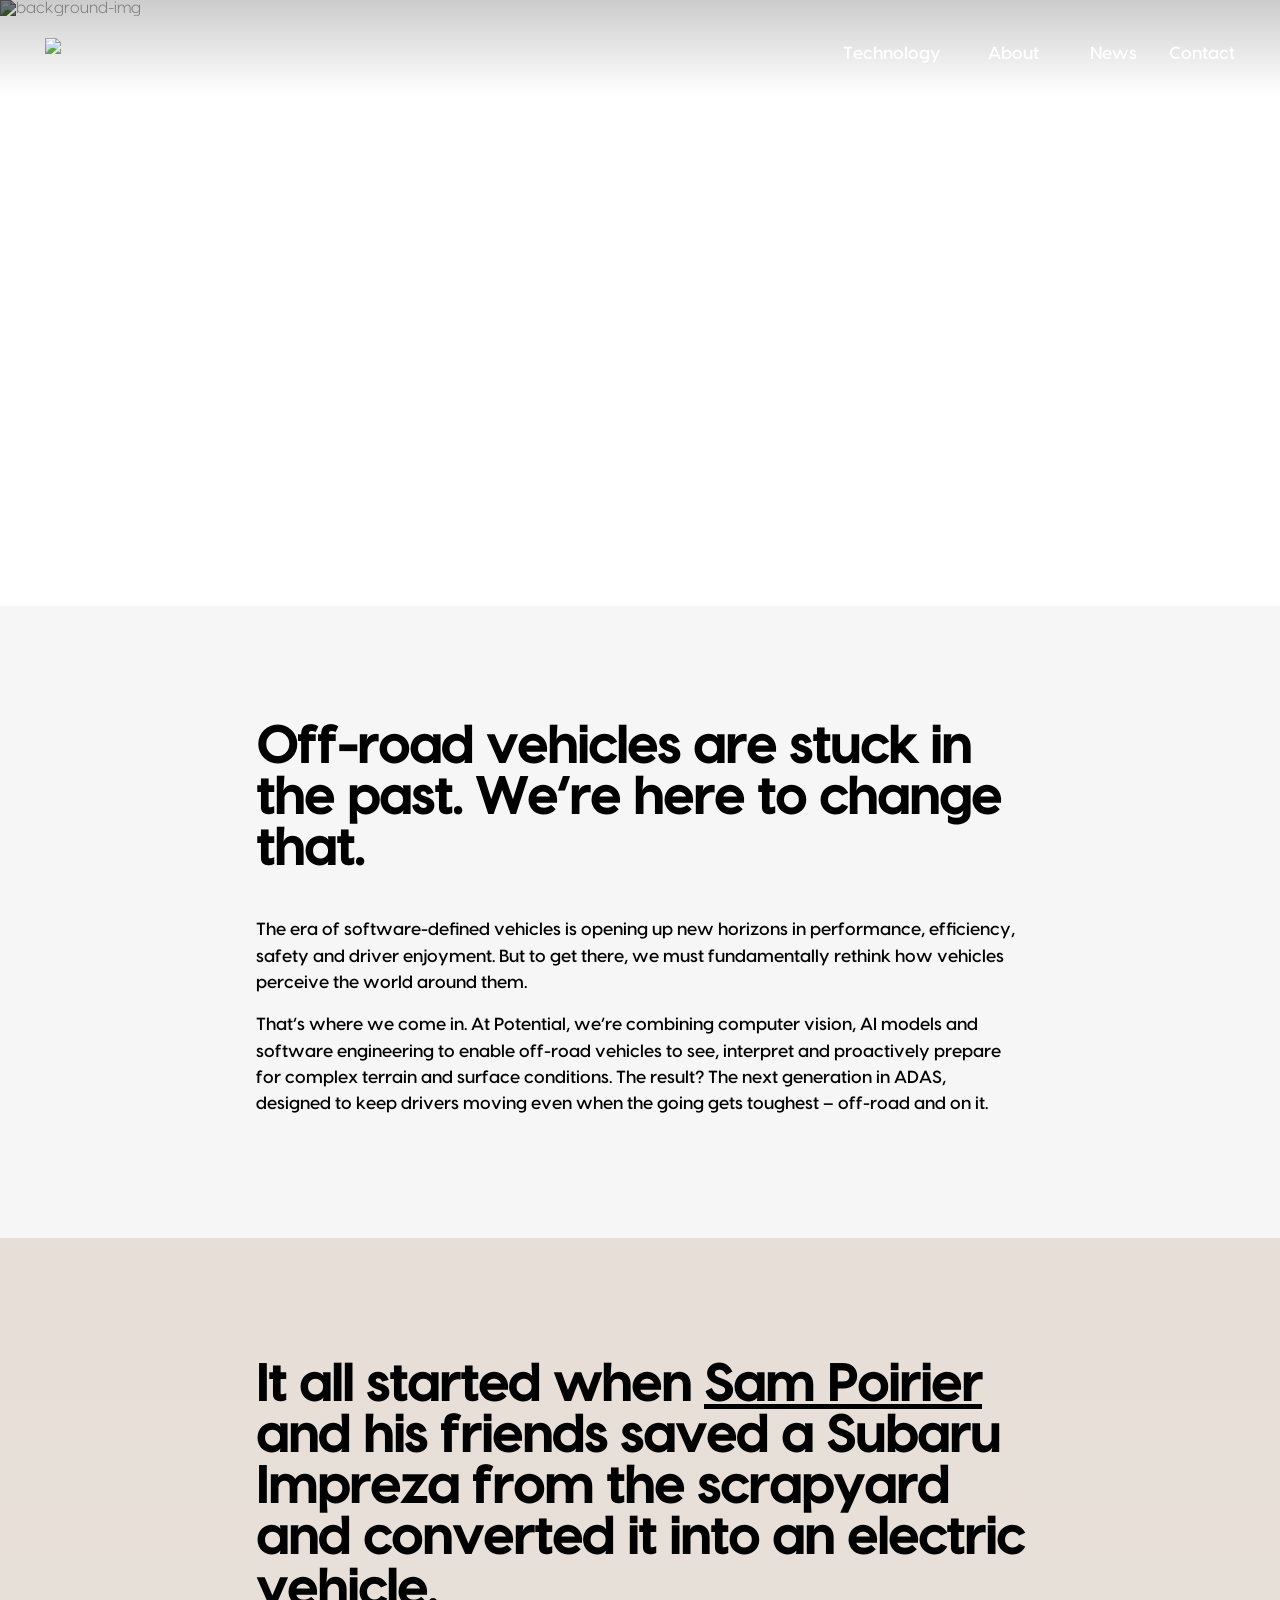
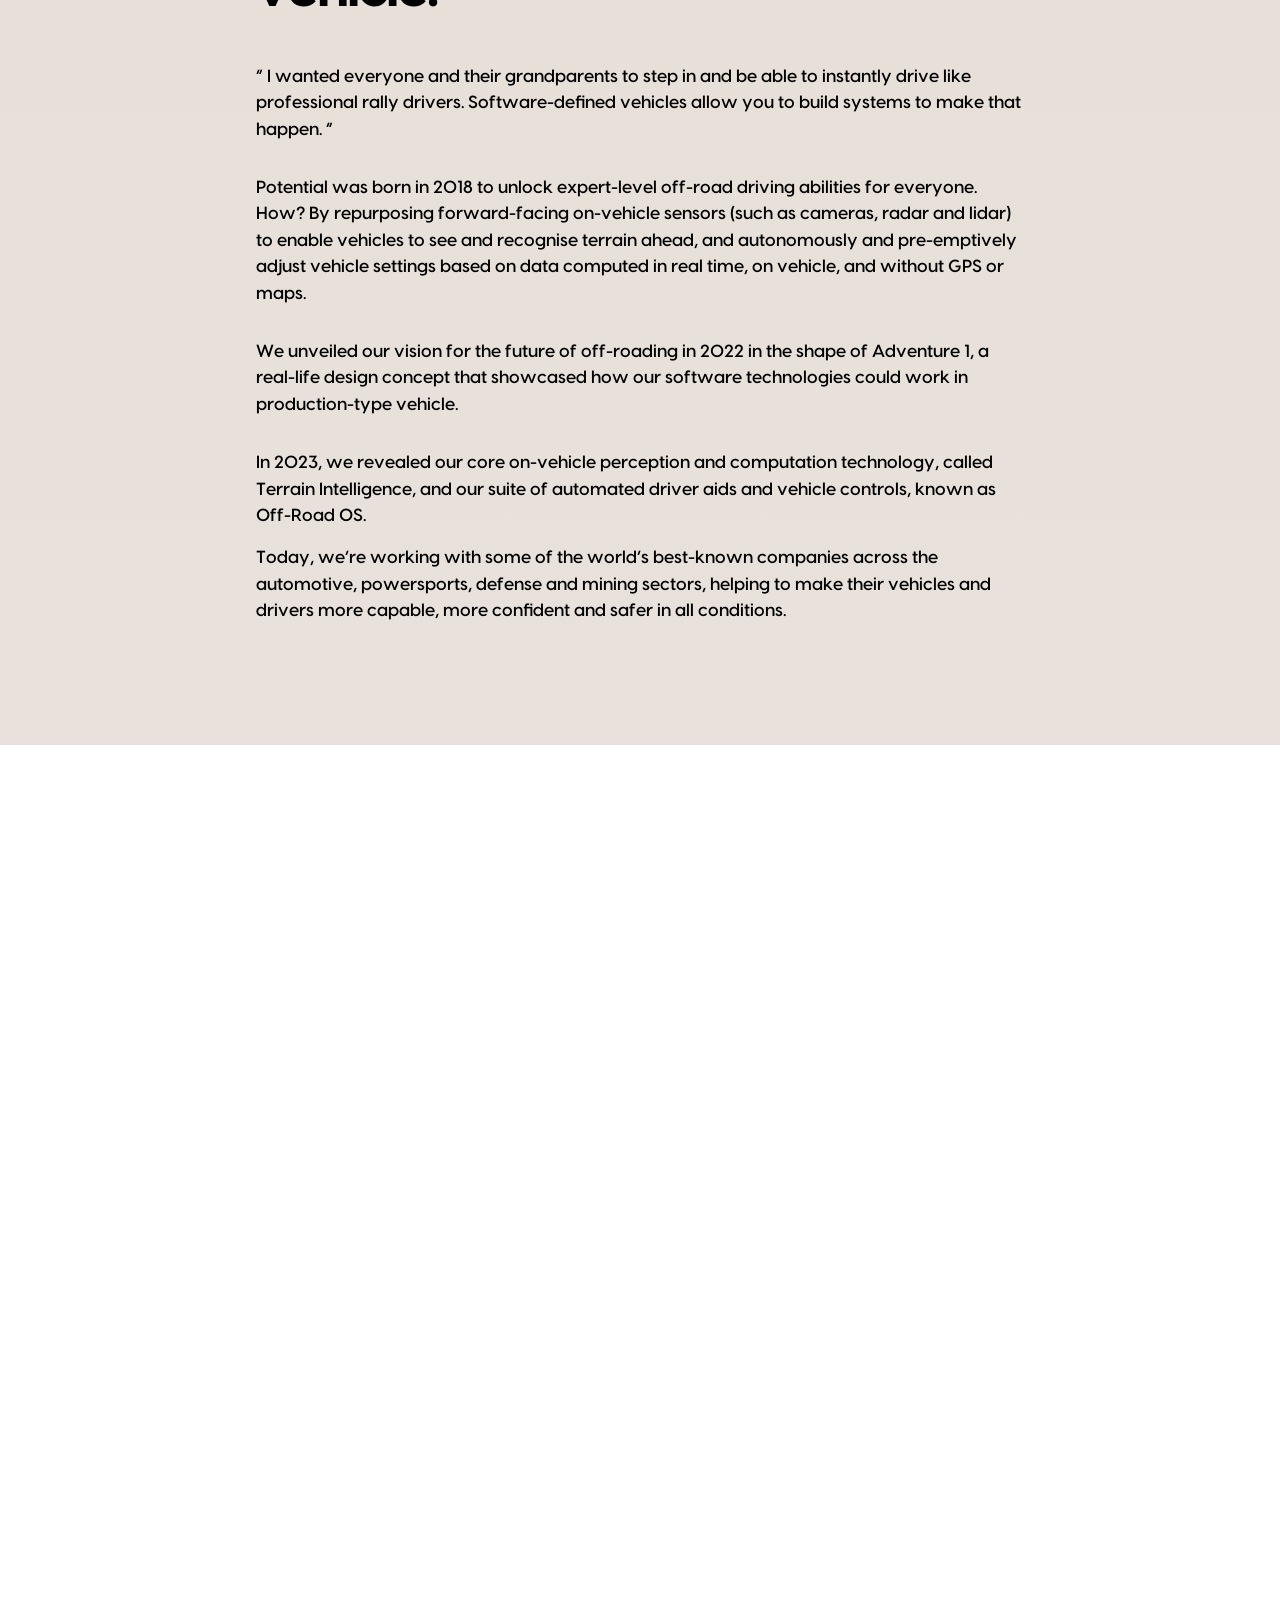
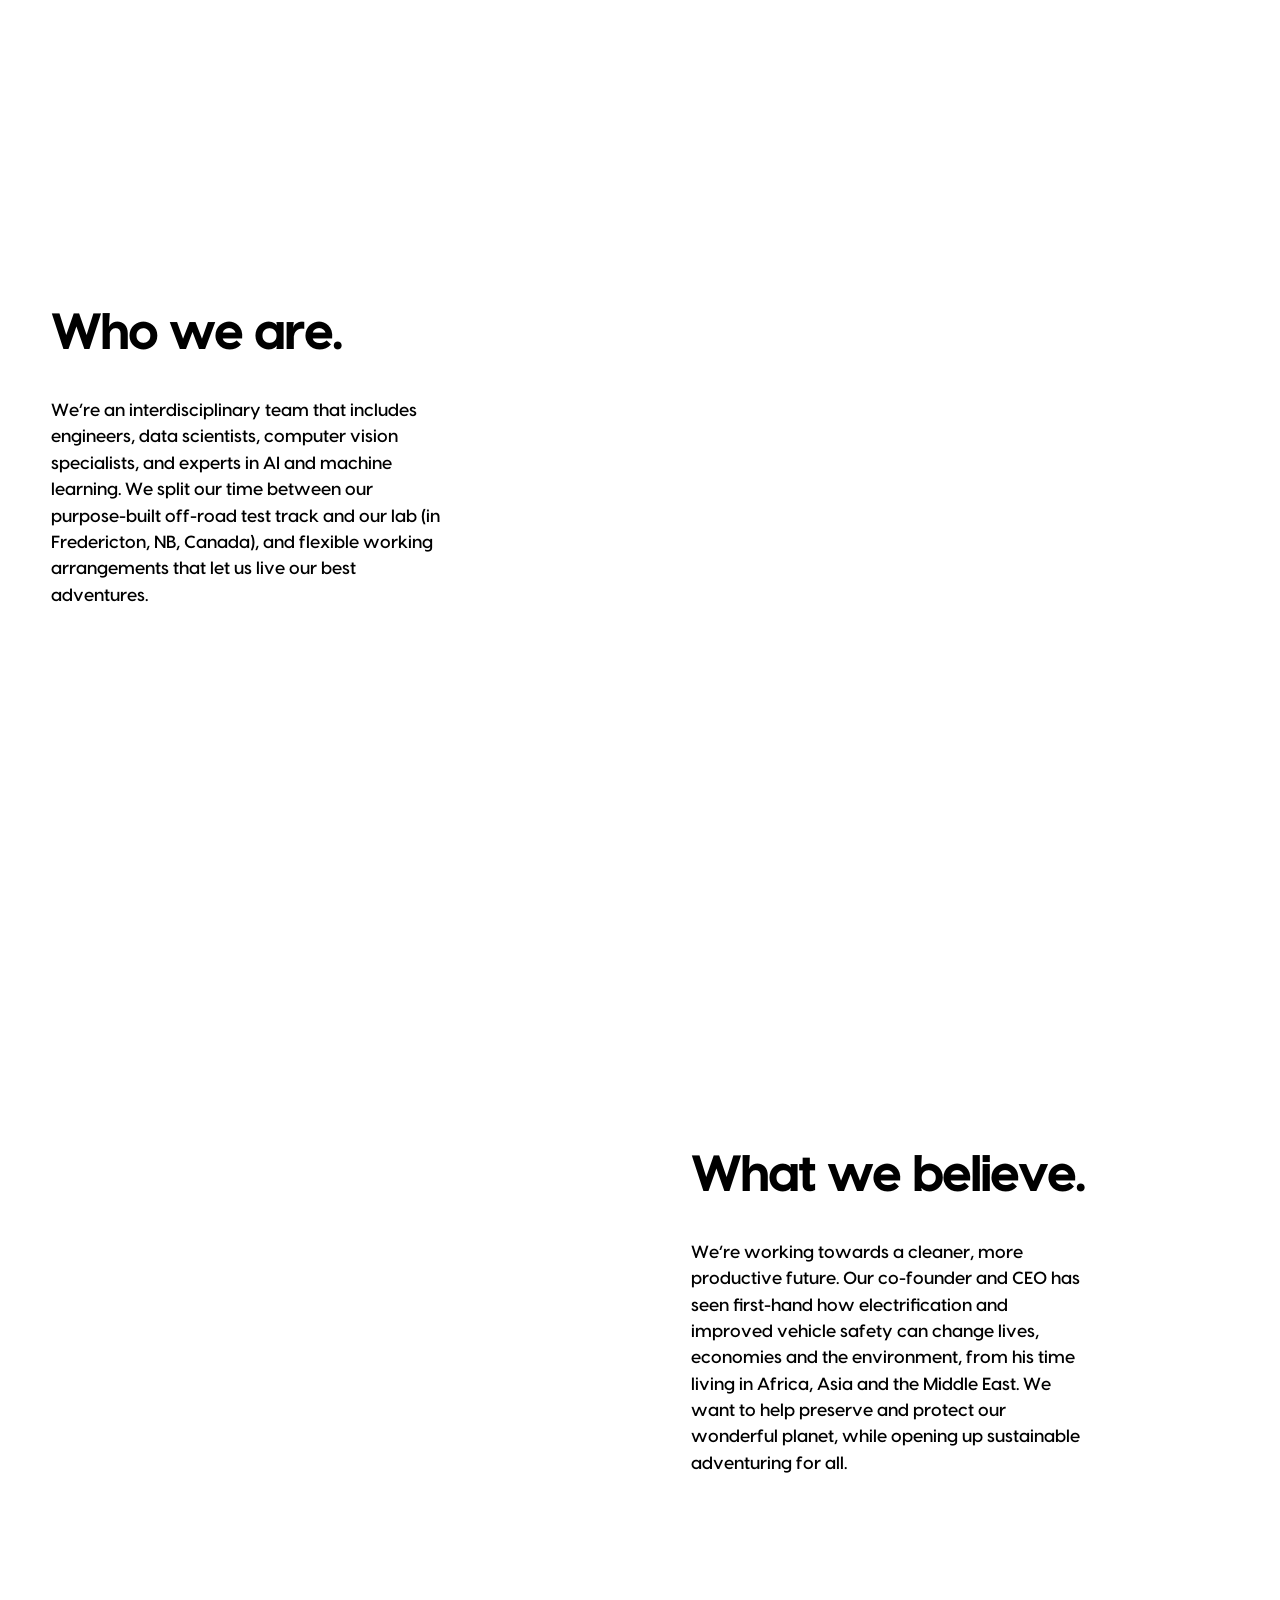
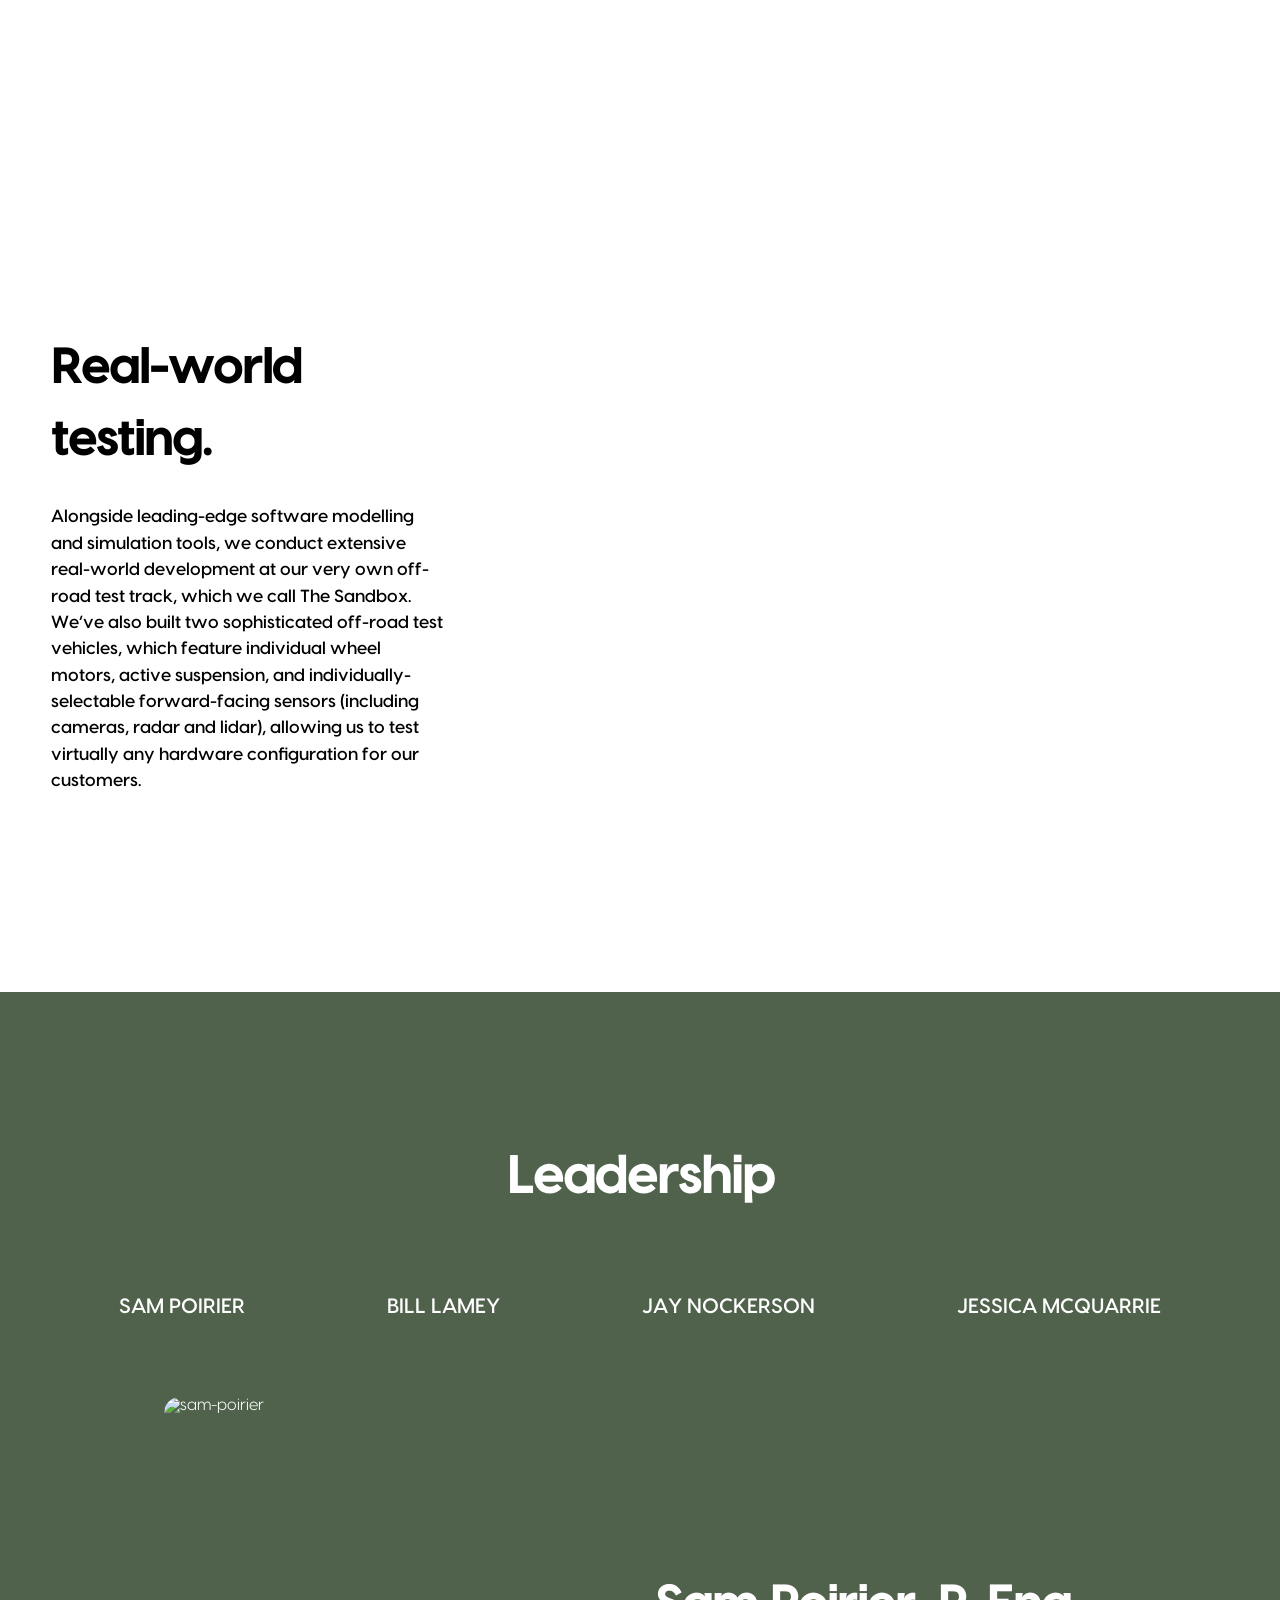
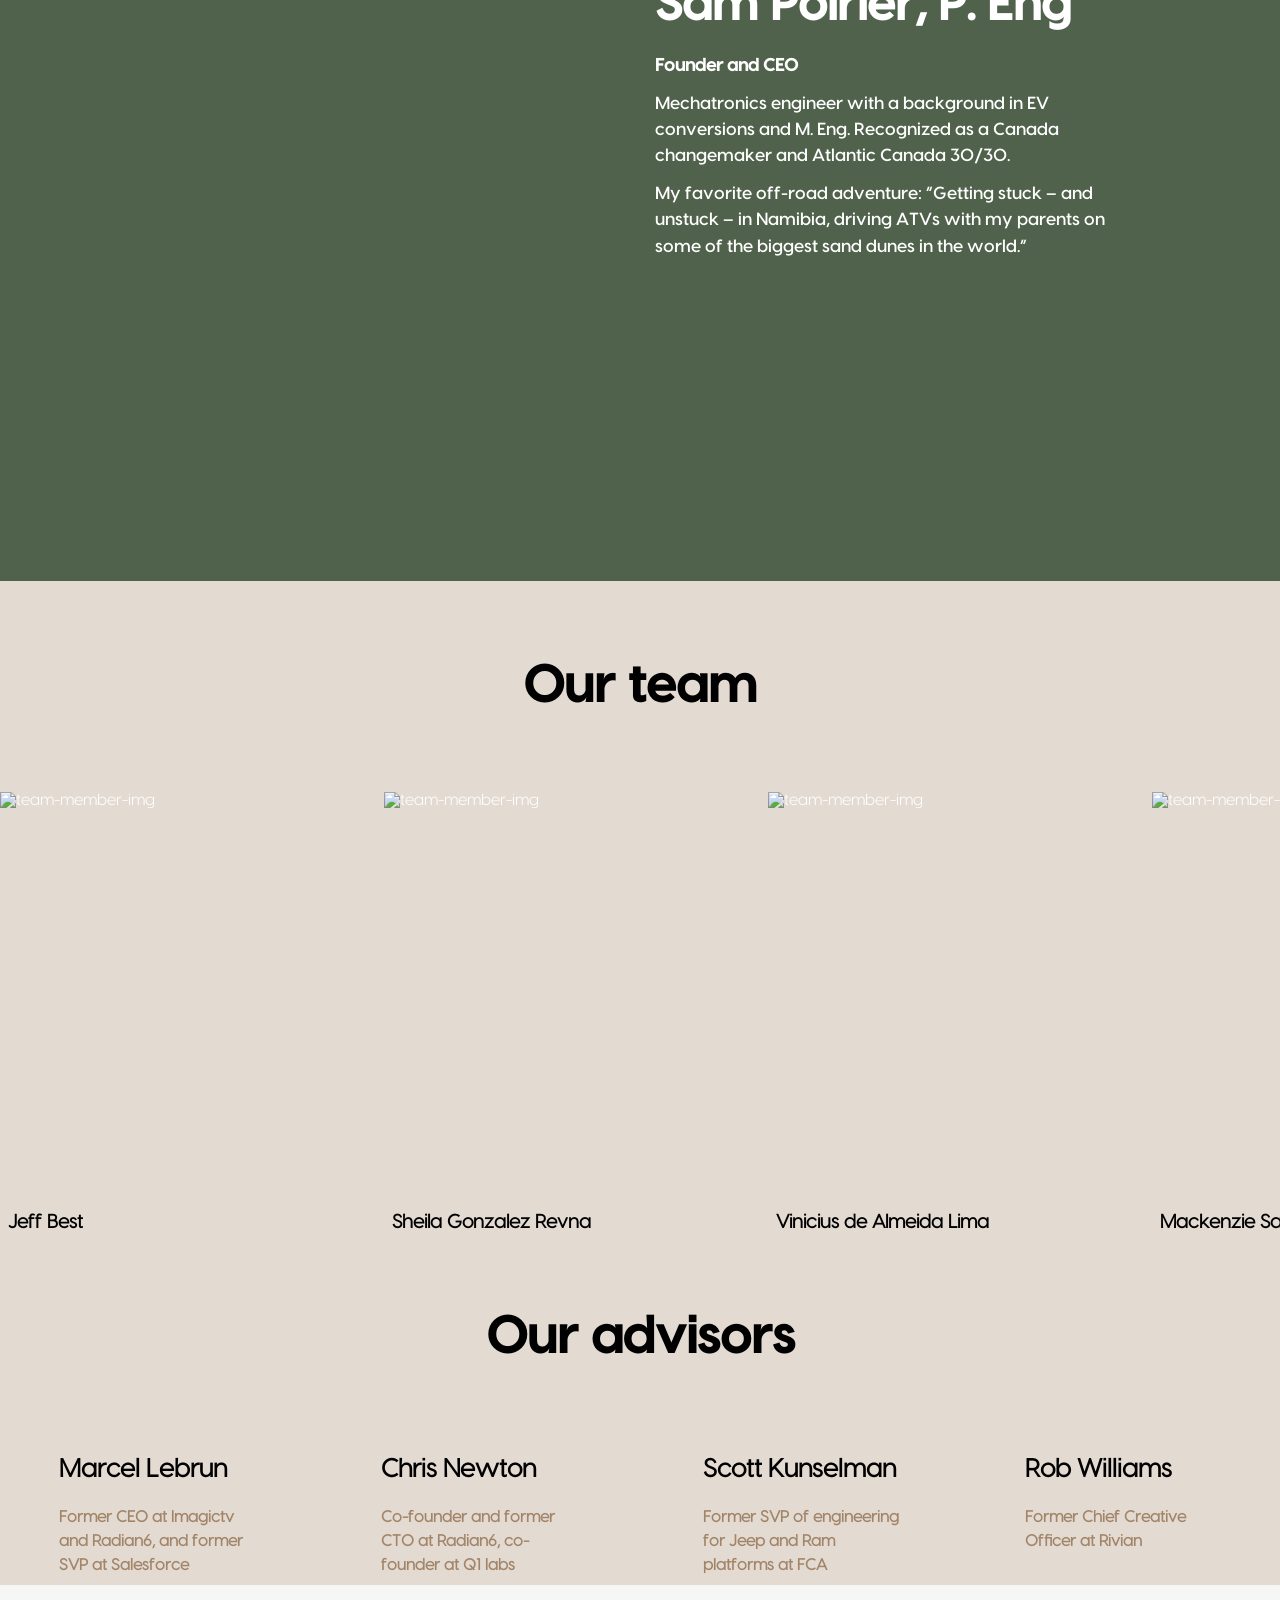
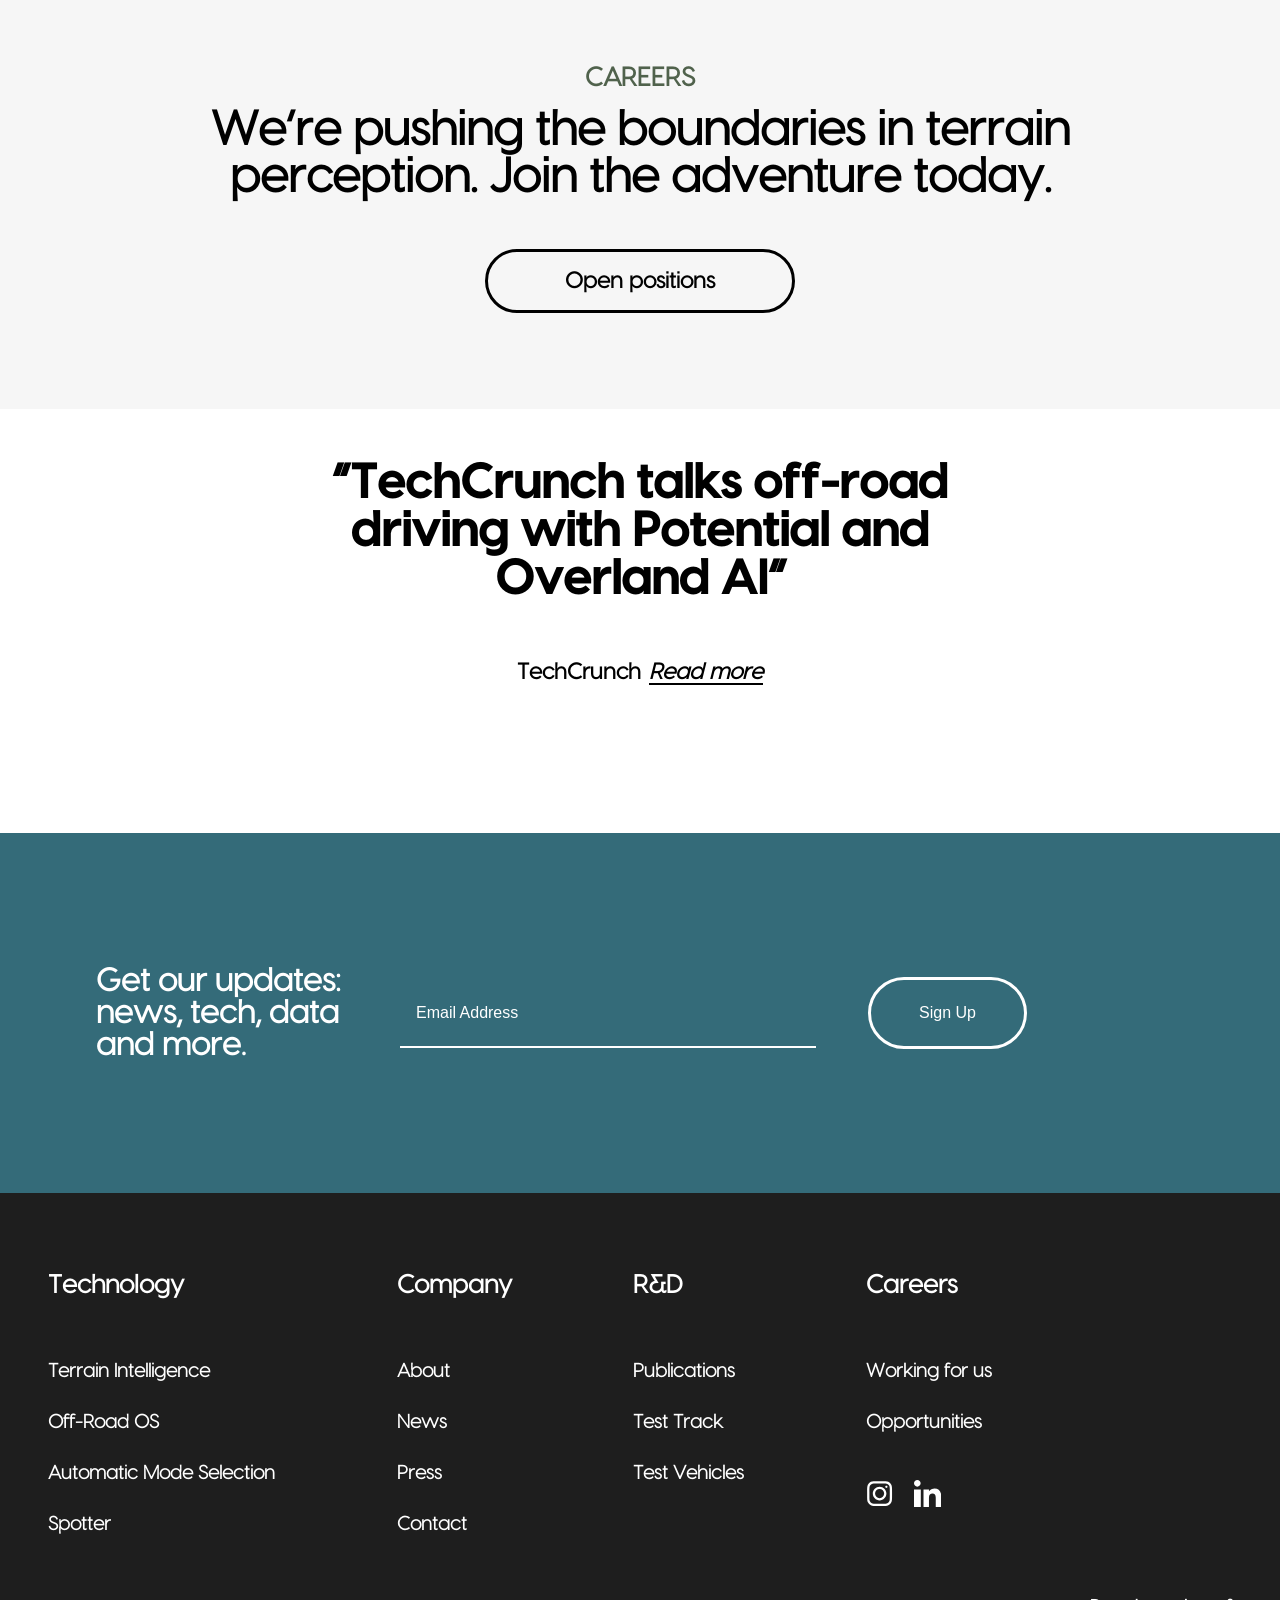
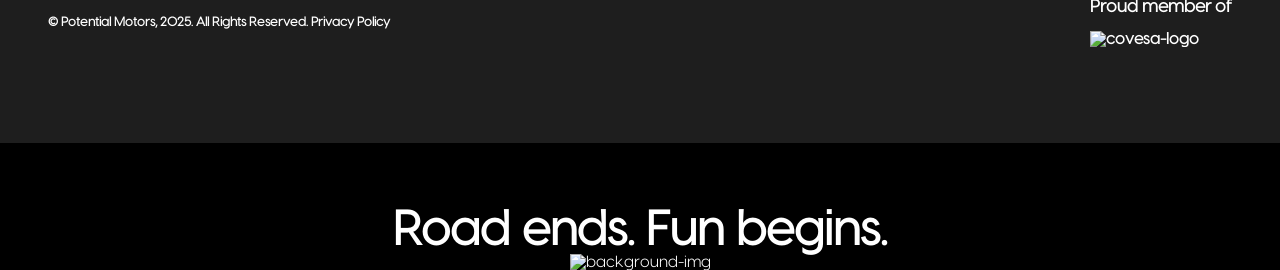
==== commit d727815f: "Change font-size of navbar links Change footer links font-size Add favicon" ====
--- a/about.html
+++ b/about.html
@@ -3,8 +3,8 @@
 <head>
     <meta charset="UTF-8">
     <meta name="viewport" content="width=device-width, initial-scale=1.0">
+    <link rel="icon" href="https://images.squarespace-cdn.com/content/v1/657c413edd52fa6c45683353/1702642002757-MHWSK07GF61W17ZRX096/favicon.ico?format=100w"  type="image/x-icon" />
     <link rel="stylesheet" href="about.css" />
-    <link href="https://db.onlinewebfonts.com/c/e3d4d88f7ba46cfbdfb4045368826129?family=Visby+Regular" rel="stylesheet">
     <title>Potential</title>
 </head>
 <body>
@@ -35,14 +35,17 @@
         </nav>
     </header>
     <main>
-        <article id="first-part" class="first-part background-img animation">
+        <article id="first-part" class="first-part animation">
+            <div class="hero-img">
+                <img src="https://images.squarespace-cdn.com/content/v1/657c413edd52fa6c45683353/3567f2a5-ab7c-4cdd-8ab2-d72eff2170a6/technology-hero-image-potential.jpg?format=1500w" alt="background-img" />
+            </div>
             <section class="start">
                 <strong>About us.</strong>
             </section>
         </article>
         <article id="second-part" class="second-part">
             <section class="section animation">
-                <p>Off-road vehicles are stuck in the past. We’re here to change that.</p>
+                <h1>Off-road vehicles are stuck in the past. We’re here to change that.</h1>
                 <p>
                     The era of software-defined vehicles is opening up new horizons in performance, efficiency, safety and driver enjoyment. But to get there, we must fundamentally rethink how vehicles perceive the world around them.
                 </p>
@@ -114,7 +117,9 @@
         </section>
 
         <section class="six-part animation">
-            <h3>Leadership</h3>
+            <div class="leadership-heading">
+                <h3>Leadership</h3>
+            </div>
             <ul>
                 <li>
                     <button>SAM POIRIER</button>
@@ -129,11 +134,11 @@
                     <button>JESSICA MCQUARRIE</button>
                 </li>
             </ul>
-            <div class="outer-div animation">
+            <div class="outer-div">
                 <div class="img-4 animation">
                     <img src="https://images.squarespace-cdn.com/content/v1/657c413edd52fa6c45683353/7c1e377e-3af7-4a9c-8bea-e796cdb66044/Potential+CEO+Sam+Poirier+with+P0+test+vehicle+2.jpg?format=1500w" alt="sam-poirier">
                 </div>
-                <div class="paragraph-2">
+                <div class="paragraph-2 animation">
                     <span>Sam Poirier, P. Eng</span>
                     <p><strong>Founder and CEO</strong></p>
                     <p>Mechatronics engineer with a background in EV conversions and M. Eng. Recognized as a Canada changemaker and Atlantic Canada 30/30.</p>
@@ -345,22 +350,27 @@
                         </li>
                     </ul>
                     <div class="socialmedia">
-                        <svg viewBox="0 0 24 24" fill="none" xmlns="http://www.w3.org/2000/svg"><g id="SVGRepo_bgCarrier" stroke-width="0"></g><g id="SVGRepo_tracerCarrier" stroke-linecap="round" stroke-linejoin="round"></g><g id="SVGRepo_iconCarrier"> <path fill-rule="evenodd" clip-rule="evenodd" d="M12 18C15.3137 18 18 15.3137 18 12C18 8.68629 15.3137 6 12 6C8.68629 6 6 8.68629 6 12C6 15.3137 8.68629 18 12 18ZM12 16C14.2091 16 16 14.2091 16 12C16 9.79086 14.2091 8 12 8C9.79086 8 8 9.79086 8 12C8 14.2091 9.79086 16 12 16Z" fill="#ffffff"></path> <path d="M18 5C17.4477 5 17 5.44772 17 6C17 6.55228 17.4477 7 18 7C18.5523 7 19 6.55228 19 6C19 5.44772 18.5523 5 18 5Z" fill="#ffffff"></path> <path fill-rule="evenodd" clip-rule="evenodd" d="M1.65396 4.27606C1 5.55953 1 7.23969 1 10.6V13.4C1 16.7603 1 18.4405 1.65396 19.7239C2.2292 20.8529 3.14708 21.7708 4.27606 22.346C5.55953 23 7.23969 23 10.6 23H13.4C16.7603 23 18.4405 23 19.7239 22.346C20.8529 21.7708 21.7708 20.8529 22.346 19.7239C23 18.4405 23 16.7603 23 13.4V10.6C23 7.23969 23 5.55953 22.346 4.27606C21.7708 3.14708 20.8529 2.2292 19.7239 1.65396C18.4405 1 16.7603 1 13.4 1H10.6C7.23969 1 5.55953 1 4.27606 1.65396C3.14708 2.2292 2.2292 3.14708 1.65396 4.27606ZM13.4 3H10.6C8.88684 3 7.72225 3.00156 6.82208 3.0751C5.94524 3.14674 5.49684 3.27659 5.18404 3.43597C4.43139 3.81947 3.81947 4.43139 3.43597 5.18404C3.27659 5.49684 3.14674 5.94524 3.0751 6.82208C3.00156 7.72225 3 8.88684 3 10.6V13.4C3 15.1132 3.00156 16.2777 3.0751 17.1779C3.14674 18.0548 3.27659 18.5032 3.43597 18.816C3.81947 19.5686 4.43139 20.1805 5.18404 20.564C5.49684 20.7234 5.94524 20.8533 6.82208 20.9249C7.72225 20.9984 8.88684 21 10.6 21H13.4C15.1132 21 16.2777 20.9984 17.1779 20.9249C18.0548 20.8533 18.5032 20.7234 18.816 20.564C19.5686 20.1805 20.1805 19.5686 20.564 18.816C20.7234 18.5032 20.8533 18.0548 20.9249 17.1779C20.9984 16.2777 21 15.1132 21 13.4V10.6C21 8.88684 20.9984 7.72225 20.9249 6.82208C20.8533 5.94524 20.7234 5.49684 20.564 5.18404C20.1805 4.43139 19.5686 3.81947 18.816 3.43597C18.5032 3.27659 18.0548 3.14674 17.1779 3.0751C16.2777 3.00156 15.1132 3 13.4 3Z" fill="#ffffff"></path> </g></svg>
-                        <svg viewBox="0 0 20 20" version="1.1" xmlns="http://www.w3.org/2000/svg" xmlns:xlink="http://www.w3.org/1999/xlink" fill="#000000"><g id="SVGRepo_bgCarrier" stroke-width="0"></g><g id="SVGRepo_tracerCarrier" stroke-linecap="round" stroke-linejoin="round"></g><g id="SVGRepo_iconCarrier"> <title>linkedin [#ffffff]</title> <desc>Created with Sketch.</desc> <defs> </defs> <g id="Page-1" stroke="none" stroke-width="1" fill="none" fill-rule="evenodd"> <g id="Dribbble-Light-Preview" transform="translate(-180.000000, -7479.000000)" fill="#ffffff"> <g id="icons" transform="translate(56.000000, 160.000000)"> <path d="M144,7339 L140,7339 L140,7332.001 C140,7330.081 139.153,7329.01 137.634,7329.01 C135.981,7329.01 135,7330.126 135,7332.001 L135,7339 L131,7339 L131,7326 L135,7326 L135,7327.462 C135,7327.462 136.255,7325.26 139.083,7325.26 C141.912,7325.26 144,7326.986 144,7330.558 L144,7339 L144,7339 Z M126.442,7323.921 C125.093,7323.921 124,7322.819 124,7321.46 C124,7320.102 125.093,7319 126.442,7319 C127.79,7319 128.883,7320.102 128.883,7321.46 C128.884,7322.819 127.79,7323.921 126.442,7323.921 L126.442,7323.921 Z M124,7339 L129,7339 L129,7326 L124,7326 L124,7339 Z" id="linkedin-[#ffffff]"> </path> </g> </g> </g> </g></svg>
+                        <div>
+                            <svg viewBox="0 0 24 24" fill="none" xmlns="http://www.w3.org/2000/svg"><g id="SVGRepo_bgCarrier" stroke-width="0"></g><g id="SVGRepo_tracerCarrier" stroke-linecap="round" stroke-linejoin="round"></g><g id="SVGRepo_iconCarrier"> <path fill-rule="evenodd" clip-rule="evenodd" d="M12 18C15.3137 18 18 15.3137 18 12C18 8.68629 15.3137 6 12 6C8.68629 6 6 8.68629 6 12C6 15.3137 8.68629 18 12 18ZM12 16C14.2091 16 16 14.2091 16 12C16 9.79086 14.2091 8 12 8C9.79086 8 8 9.79086 8 12C8 14.2091 9.79086 16 12 16Z" fill="#ffffff"></path> <path d="M18 5C17.4477 5 17 5.44772 17 6C17 6.55228 17.4477 7 18 7C18.5523 7 19 6.55228 19 6C19 5.44772 18.5523 5 18 5Z" fill="#ffffff"></path> <path fill-rule="evenodd" clip-rule="evenodd" d="M1.65396 4.27606C1 5.55953 1 7.23969 1 10.6V13.4C1 16.7603 1 18.4405 1.65396 19.7239C2.2292 20.8529 3.14708 21.7708 4.27606 22.346C5.55953 23 7.23969 23 10.6 23H13.4C16.7603 23 18.4405 23 19.7239 22.346C20.8529 21.7708 21.7708 20.8529 22.346 19.7239C23 18.4405 23 16.7603 23 13.4V10.6C23 7.23969 23 5.55953 22.346 4.27606C21.7708 3.14708 20.8529 2.2292 19.7239 1.65396C18.4405 1 16.7603 1 13.4 1H10.6C7.23969 1 5.55953 1 4.27606 1.65396C3.14708 2.2292 2.2292 3.14708 1.65396 4.27606ZM13.4 3H10.6C8.88684 3 7.72225 3.00156 6.82208 3.0751C5.94524 3.14674 5.49684 3.27659 5.18404 3.43597C4.43139 3.81947 3.81947 4.43139 3.43597 5.18404C3.27659 5.49684 3.14674 5.94524 3.0751 6.82208C3.00156 7.72225 3 8.88684 3 10.6V13.4C3 15.1132 3.00156 16.2777 3.0751 17.1779C3.14674 18.0548 3.27659 18.5032 3.43597 18.816C3.81947 19.5686 4.43139 20.1805 5.18404 20.564C5.49684 20.7234 5.94524 20.8533 6.82208 20.9249C7.72225 20.9984 8.88684 21 10.6 21H13.4C15.1132 21 16.2777 20.9984 17.1779 20.9249C18.0548 20.8533 18.5032 20.7234 18.816 20.564C19.5686 20.1805 20.1805 19.5686 20.564 18.816C20.7234 18.5032 20.8533 18.0548 20.9249 17.1779C20.9984 16.2777 21 15.1132 21 13.4V10.6C21 8.88684 20.9984 7.72225 20.9249 6.82208C20.8533 5.94524 20.7234 5.49684 20.564 5.18404C20.1805 4.43139 19.5686 3.81947 18.816 3.43597C18.5032 3.27659 18.0548 3.14674 17.1779 3.0751C16.2777 3.00156 15.1132 3 13.4 3Z" fill="#ffffff"></path> </g></svg>
+                        </div>
+                        <div>
+                            <svg viewBox="0 0 20 20" version="1.1" xmlns="http://www.w3.org/2000/svg" xmlns:xlink="http://www.w3.org/1999/xlink" fill="#000000"><g id="SVGRepo_bgCarrier" stroke-width="0"></g><g id="SVGRepo_tracerCarrier" stroke-linecap="round" stroke-linejoin="round"></g><g id="SVGRepo_iconCarrier"> <title>linkedin [#ffffff]</title> <desc>Created with Sketch.</desc> <defs> </defs> <g id="Page-1" stroke="none" stroke-width="1" fill="none" fill-rule="evenodd"> <g id="Dribbble-Light-Preview" transform="translate(-180.000000, -7479.000000)" fill="#ffffff"> <g id="icons" transform="translate(56.000000, 160.000000)"> <path d="M144,7339 L140,7339 L140,7332.001 C140,7330.081 139.153,7329.01 137.634,7329.01 C135.981,7329.01 135,7330.126 135,7332.001 L135,7339 L131,7339 L131,7326 L135,7326 L135,7327.462 C135,7327.462 136.255,7325.26 139.083,7325.26 C141.912,7325.26 144,7326.986 144,7330.558 L144,7339 L144,7339 Z M126.442,7323.921 C125.093,7323.921 124,7322.819 124,7321.46 C124,7320.102 125.093,7319 126.442,7319 C127.79,7319 128.883,7320.102 128.883,7321.46 C128.884,7322.819 127.79,7323.921 126.442,7323.921 L126.442,7323.921 Z M124,7339 L129,7339 L129,7326 L124,7326 L124,7339 Z" id="linkedin-[#ffffff]"> </path> </g> </g> </g> </g></svg>
+                        </div>
                     </div>
                 </div>
             </div>
-
         </section>
         <div class="footer-covesa animation">
-            <p>&copy; Potential Motors, 2024. All Rights Reserved.</p>
+            <p>&copy; Potential Motors, 2025. All Rights Reserved. Privacy Policy</p>
             <div>
                 <p>Proud member of</p>
                 <img src="https://images.squarespace-cdn.com/content/v1/657c413edd52fa6c45683353/ff6e1597-74a0-424d-b311-9d59285d91f3/COVESA+logo+.png?format=500w" alt="covesa-logo" />
             </div>
         </div>
         <div class="footer-bottom animation">
-            <h3><span>Road ends. Fun begins.</span></h3>
+            <div class="bottom-heading">
+                <h3><span>Road ends. Fun begins.</span></h3>
+            </div>
             <div class="bottom-img">
                 <img src="https://images.squarespace-cdn.com/content/v1/657c413edd52fa6c45683353/ebf665ab-d2be-43d5-8942-7118eb066318/Footer+White%402x.png?format=1000w" alt="background-img"/>
             </div>
--- a/about.css
+++ b/about.css
@@ -1,3 +1,15 @@
+@font-face {
+    font-family: "VisbyLight";
+    src: url("assets/fonts/visby-webfont/VisbyLight.woff");
+}
+@font-face {
+    font-family: "VisbySemibold";
+    src: url("assets/fonts/visby-webfont/VisbySemibold.woff");
+}
+@font-face {
+    font-family: "VisbyRegular";
+    src: url("assets/fonts/visby-webfont/VisbyRegular.woff");
+}
 *{
     margin: 0;
     padding: 0;
@@ -5,10 +17,8 @@
 }
 body{
     color: #fff;
-    font-family: "Visby Regular";
-    font-weight: 500;
-    font-size: 20px;
-    line-height: 1.4;
+    font-family: VisbyRegular;
+    font-size: 16px;
     overflow-x:hidden
 }
 ul{
@@ -21,75 +31,88 @@
     position: absolute;
     top: 0;
     left: 0;
-    height: 12vh;
-    width: 100vw;
+    width: 100%;
+    z-index: 100;
 }
 .navbar{
     display: flex;
     flex-direction: row;
-    justify-content: space-around;
+    justify-content: space-between;
     flex-wrap: wrap;
-    position: relative;
-    top: 5vh;
+    padding: 2.5vw 3.5vw;
+    background: linear-gradient(to bottom, rgba(0,0,0, 0.2), rgba(0,0,0, 0));
+    /* position: relative;
+    top: 5vh; */
 }
 .nav-links {
-    list-style: none;
-    display: flex;
-    flex-direction: row; 
-    align-items: center;
-    justify-items: center;
-    
+    display: grid;
+    grid-template-columns: repeat(4, 1fr);
+    align-content: flex-end;
+    /* flex-direction: row;  */
 }
 .nav-links>li{
-    width: 7rem;
-    height: 50px;
-    flex-wrap: wrap;
-    /* flex-basis: auto; */
-    text-align: center;
-    align-content: center;
+    text-align: end;
 }
 .nav-links>li>a{
     text-decoration: none;
     color: #fff;
     font-size: 1.1rem;
-    font-weight: 600;
-    align-self: flex-end;
-    justify-self: end;
+    padding-bottom: 2px ;
     border-bottom: #fff 0px solid;
     cursor: pointer;
-    
+    font-family: VisbySemibold;
 }
 .nav-links a:hover{
-    border-bottom: #fff 2.5px solid;
+    border-bottom: #fff 1px solid;
 }
 .logo-icon{
-    width: 40%;
+    height: 30px;
     align-content: center;
-    
-}
-
+}
 .logo-icon a img{
-    max-height: 4vh;
+    max-height: 30px;
+}
+
+.hero-img {
+    width: 100%;
+    height: auto;
+    position: relative;
+    aspect-ratio: 19/9;
+    overflow: hidden;
+}
+.hero-img img{
+    width: 100%;
+    height: 100%;
+    object-fit: cover;
+    object-position: center;
+    filter:brightness(60%)
 }
 
 .background-img{
-    background-image: linear-gradient(rgba(0, 1, 7, 0.366), rgba(14, 0, 0, 0.358)), url("https://images.squarespace-cdn.com/content/v1/657c413edd52fa6c45683353/3567f2a5-ab7c-4cdd-8ab2-d72eff2170a6/technology-hero-image-potential.jpg?format=1500w");
+    background-image: linear-gradient(to top, rgba(0, 1, 7, 0.4), rgba(14, 0, 0, 0.4)), url("https://images.squarespace-cdn.com/content/v1/657c413edd52fa6c45683353/3567f2a5-ab7c-4cdd-8ab2-d72eff2170a6/technology-hero-image-potential.jpg?format=1500w");
     background-size: cover;
     background-repeat: no-repeat;
-    background-position: center;
-    width: 100vw;
-    height: 90vh;
+    background-position: 45% 50%;   
+    /* height: 98vh; from to*/
+    width: 100%;
+    height: 100%;
+}
+
+.first-part{
+    /* max-width: 100vw; */
+    /* height: 50vw; */
 }
 
 .first-part .start{
-    position: relative;
+    position: relatives;
+    width: 100%;
 }
 .first-part .start strong{
     font-size: 5rem;
-    font-weight: 600;
+    font-family: VisbySemibold;
     position: absolute;
-    top: 65vh;
-    left: 10vw;
+    top: 34vw;
+    left: 4vw;
 }
 
 .second-part{
@@ -100,15 +123,17 @@
     background-color: #f6f6f6;
 }
 
-.second-part p:first-child{
-    font-size: 3rem;
-    font-weight: bolder;
-    padding: 5vh 0px;
+.second-part h1{
+    font-size: 3.2rem;
+    font-family: VisbySemibold;
+    padding: 2vw 0;
+    line-height: 1;
 }
 
 .section p{
-    font-size: 1rem;
-    font-weight: bold;
+    font-size: 1.1rem;
+    font-family: VisbySemibold;
+    line-height: 1.5;
     padding: 1rem 0px;
 }
 .section p:last-child{
@@ -117,22 +142,23 @@
 .third-part{
     padding: 10vh 20vw 0;
     /* height: 950px; */
-    width: 100vw;
+    width: 100%;
     color: #000;
     background: linear-gradient(to bottom, rgba(227, 218, 210, 0.886),rgba(227, 218, 210, 0.788)), url("https://images.squarespace-cdn.com/content/v1/657c413edd52fa6c45683353/31bac1e5-c1d2-4d73-beb2-893e069a94c7/Potential-Contours.png?format=1500w") no-repeat center;
 }
 .third-part h3:first-child{
-    font-size: 3rem;
-    font-weight: 600;
-    padding: 5vh 0px;
+    font-size: 3.2rem;
+    font-family: VisbySemibold;
+    padding: 2rem 0 2rem;
+    line-height: 1;
 }
 .underline-span{
     text-decoration: underline;
 }
 
 .forth-part{
-    height: 95vh;
-    width: 100vw;
+    height: 98vh;
+    width: 100%;
     background-image: url("https://images.squarespace-cdn.com/content/v1/657c413edd52fa6c45683353/1b54ddc7-a592-48e6-8fcf-966a7bc27ad7/about-header-1600x900.jpg?format=1500w");
     background-repeat: no-repeat;
     background-size: cover;
@@ -152,16 +178,17 @@
 }
 .fifth-part article section{
     width: 50%;
-    height: 100vh;
+    height: 95vh;
     justify-items: flex-start;
     align-content: center;
 }
 .paragraph{
     color: black;
-    font-size: 1rem;
-    font-weight: bold;
-    padding-left: 3vw;
-    padding-right: 10vw;
+    font-size: 1.1rem;
+    font-family: VisbySemiBold;
+    line-height: 1.5;
+    padding-left: 4vw;
+    padding-right: 15vw;
 }
 .fifth-part article section img{
     max-height: 100vh;
@@ -193,30 +220,37 @@
     background-color: #50624C;
     color: #fff;
     width: 100vw;
-}
-.six-part>h3{
-    font-size: 3rem;
+    padding: 0 4rem;
+}
+.leadership-heading {
     text-align: center;
     padding-top: 10rem;
     padding-bottom: 5rem;
 }
+.six-part h3 {
+    font-size: 3.2rem;
+    font-family: VisbySemiBold;
+}
 .six-part ul{
-    list-style: none;
     display: grid;
-    grid-template-columns: repeat(4, 1fr);
+    grid-template-columns: repeat(4, auto);
+    /* grid-auto-flow: column; */
+    grid-gap: 2rem;
+    overflow-x: auto;
+    scrollbar-width: thin;
     text-align: center;
-    padding: 0 3.5rem;
 }
 .six-part ul li{
     line-height: 50px;
+    white-space: nowrap;
 }
 .six-part ul li>button{
     background: none;
     border: none;
     outline: none;
     box-shadow: none;
-    font-size: 1.5rem;
-    font-weight:600;
+    font-size: 1.3rem;
+    font-family: VisbySemiBold;
     color: #fff;
 }
 .six-part ul li:hover{
@@ -226,28 +260,34 @@
     border-bottom: 3px solid #000;
 }
 .outer-div{
-    padding: 5vh 5vw 10vh 10vw;
-    display: flex;
-    flex-direction: row;
+    display: grid;
+    grid-template-columns: 34% 40%;
+    justify-content: space-evenly;
+    padding: 4rem 0rem;
 }
 .img-4{
-    width: 25vw;
-    height: 70vh;
+    width: 100%;
+    height: 80vh;
+    align-self: center;
+    justify-self: end;
     overflow: hidden;
     border-radius: 1rem;
 }
 .img-4>img{
     width: 100%;
     height: 100%;   
-    object-position: 33% 30%;
+    object-position: 45% 50%;
     object-fit: cover;
 }
 .paragraph-2{
-    width: 65%;
-    padding-left: 5vw;
-    padding-top: 10vh;
-    font-weight: 500;
-    font-size: 1rem;
+    /* padding-left: 5vw;
+    padding-top: 10vh; */
+    font-family: VisbySemiBold;
+    font-size: 1.1rem;
+    line-height: 1.5;
+    align-content: center;
+    display: inline-block;
+    transform: translateY(-5%);
 }
 .paragraph-2 > span{
     font-size: 3rem;
@@ -257,7 +297,8 @@
     padding: 0.7rem 0rem;
 }
 .paragraph-2 > p{
-    padding: 0.7rem 0rem;
+    /* padding: 0.7rem 0rem; */
+    margin: 0.7rem 0rem;
 }
 
 .seven-part{
@@ -266,10 +307,10 @@
     /* height: 150vh; */
 }
 .seven-part section>h3{
-    font-size: 3rem;
+    font-family: VisbySemiBold;
+    font-size: 3.2rem;
     text-align: center;
-    padding-top: 9rem;
-    padding-bottom: 5rem;
+    padding: 5rem 0;
     color: #000;
 }
 .img-list{
@@ -315,16 +356,22 @@
     text-align: left;
     font-size: 1.2rem;
 }
+.advisors-section {
+    padding: 0 4vw;
+}
 .advisors-section ul{
     display: flex;
     flex-direction: row;
-    list-style: none;
+    flex-wrap: wrap;
+    justify-content: space-between;
 }
 .advisors-section>ul>li{
-    padding:  0rem 2rem 5rem;
-    width: 25%;
+    width: 212px;
+    line-height: 1.5;
 }
 .advisors-section h2{
+    font-size: 1.6rem;
+    font-weight: 600;
     color: #000;
     padding: 0.5rem;
 }
@@ -347,23 +394,28 @@
 }
 .careers h4{
     color: #50624C;
-    font-size: 2rem;
-    
+    font-size: 1.65rem;
+    font-weight: 600;
 }
 .careers h3{
     font-size: 3rem;
     width: 70vw;
     /* margin: 1rem 0; */
     text-align: center;
-    margin: 2rem 0 3rem 0;
+    margin: 1rem 0 3rem 0;
 }
 .careers a{
     border: 3px solid #000;
-    font-size: 1.5rem;
-    padding: 1.5rem 5rem;
+    font-size: 1.4rem;
+    padding: 1.4vw 6vw;
     border-radius: 4rem;
-    font-weight: bold;
-}
+    font-weight: 600;
+    cursor: pointer;
+}
+/* .careers a:hover {
+    background-color: #000;
+    color: #fff;
+} */
 
 .nine-part{
     background-color: #fff;
@@ -382,23 +434,26 @@
     justify-content: center;
     text-align: center;
     width: 100vw;
-    height: 60vh;
+    padding: 4vw 25vw;
 }
 .showmore h2{
-    font-size: 2.8rem;
-    padding: 0 15vw;
+    font-size: 3rem;
+    font-family: VisbySemiBold;
+    line-height: 1;
 }
 .showmore>div{
     display: flex;
     flex-direction: row;
     justify-content: center;
-    font-size: 1rem;
+    font-size: 1.4rem;
     font-weight: bold;
+    margin-top: 4.5vw;
 }
 .showmore>div>a{
+    border-bottom: #000 solid 2px;
     color: #000;
     font-style: italic;
-    padding-left: 0.5rem;
+    margin-left: 0.5rem;
 }
 
 .ten-part{
@@ -450,18 +505,18 @@
 .footer{
     background-color: #1E1E1E;
     color: #fff;
-    width: 100vw;
+    width: 100%;
 }
 .links-container{
     font-weight: 600;
-    width: 100vw;
+    width: 100%;
 }
 .inner-container{
     display: flex;
     flex-direction: row;
     flex-wrap: wrap;
     justify-content: space-between;
-    padding: 3rem 16rem 0rem 3rem;
+    padding: 3rem 18rem 0rem 3rem;
 }
 .inner-container div{
     flex-wrap: wrap;
@@ -473,37 +528,44 @@
 }
 .inner-container a{
     color: #fff;
-    font-size: 1rem;
+    font-size: 1.2rem;
+    font-family: VisbyLight;
 }
 .inner-container h3{
-    font-size: 2rem;
-    padding: 2rem 0rem;
+    font-size: 1.6rem;
+    padding: 2rem 0rem 3rem;
 }
 .socialmedia{
-    justify-self: flex-start;
+    /* justify-self: flex-start; */
     /* padding-right: 20rem; */
-}
-.socialmedia svg{
-    width: 1.5rem;
-    /* padding-right: 1rem ; */
-    padding-right: 0.2rem;
+    margin-top: 2rem;
+    display: grid;
+    grid-template-columns: 3rem 3rem;
+}
+.socialmedia>div{
+    width: 1.7rem;
+    height: auto;
 }
 
 .footer-covesa{
     display: flex;
     flex-direction: row;
     justify-content: space-between;
-    padding: 2rem 3rem;
+    padding: 3rem 3rem 6rem;
     font-size: 1rem;
     font-weight: bold;
 }
 .footer-covesa>p{
-    align-self: flex-start;
-    justify-self: start;
-    
+    align-self: center;
+    font-size: 0.8rem;
 }
 .footer-covesa>div>p{
     text-align: center;
+    font-size: 1.1rem;
+    padding-bottom: 1rem;
+}
+.footer-covesa img{
+    height: 4.5vw;
 }
 
 .burger-icon svg{
@@ -512,30 +574,37 @@
 }
 .footer-bottom{
     background-color: #000;
-    height: 30vh;
+    /* height: 20vw; */
     width: 100vw;
     position: relative;
     display: flex;
     flex-direction: column;
     text-align: center;
-    padding-top: 3vh;
+    /* padding-top: 3vh; */
+    padding-top: 4rem;
+    justify-content: space-between;
+}
+.bottom-heading{
+    /* align-self: flex-start; */
+    justify-self: flex-start;
 }
 .bottom-img{
     width: 100vw;
-    position: absolute;
-    bottom: 0;
+}
+.bottom-img img{
+    object-fit: cover;
+    width: 100%;
+    /* height: 100%; */
+    object-position: center;
 }
 .footer-bottom span{
     font-size: 3rem;
     font-weight: bold;
 }
-.bottom-img>img{
-    width: 100%;
-}
 
 @media screen and (max-width: 960px){
     .six-part ul li>button{
-        font-size: 1rem;
+        font-size: 1.2rem;
     }
     .ourteam-img {
         height: 30vh;
@@ -549,16 +618,66 @@
     .inner-container {
         padding: 3rem 2rem 0rem 3rem;
     }
-    .nav-links li:not(:last-child){
+    /* .nav-links li:not(:last-child){
         display: none;
-    }
-    .burger-icon svg{
+    } */
+    /* .burger-icon svg{
         display: block;
         float: right;
+    } */
+    .footer-bottom{
+        /* height: 60vh; */
+    }
+    .img-4{
+        width: 100%;
+        height: 80vh;
+    }
+    .img-4>img{
+        width: 100%;
+    }
+    .paragraph-2{
+        
+    }
+    .paragraph-2 > span{
+        font-size: 1.5rem;
+        font-weight: bold;
+    }
+    .paragraph-2 > p>strong{
+        font-size: 1.05rem;
+        padding: 0.7rem 0rem;
+    }
+    .paragraph-2 > p{
+        font-size: 1.05rem;
+    }
+    .first-part .start strong {
+        font-size: 3rem;
+    }
+    .second-part h1,.third-part h3:first-child {
+        font-size: 2.3rem;
+    }
+    .section p{
+        font-size: 1.05rem;
+    }
+    .fifth-part article section h3 {
+        font-size: 2.3rem;
+        line-height: 1;
+    }
+    .seven-part section>h3, .six-part h3 {
+        font-size: 2.3rem;
+    }
+    .nav-links>li>a {
+        font-size: 1rem;
     }
 }
 
 @media screen and (max-width: 560px){
+    .navbar {
+        padding: 4vh 3.5vh;
+    }
+    .hero-img {
+        height: 65vh;
+        aspect-ratio: 7/10;
+    }
     .fifth-part article{
         flex-direction: column;
     }
@@ -573,16 +692,18 @@
         padding: 2rem 0;
     }
     .six-part ul{
-        overflow-x: scroll;
+        grid-gap: 6rem;
     }
     .six-part ul li{
         width: 30vw;
     }
     .outer-div {
-        flex-direction: column;
+        /* flex-direction: column; */
+        grid-template-columns: 100%;
     }
     .img-4{
         width: auto;
+        height: 80vw;
     }
     .paragraph-2 {
         padding-top: 5vh;
@@ -640,8 +761,10 @@
         flex-direction: column;
     }
     .inner-container h3{
+        font-size: 1.4rem;
+        font-family: VisbySemiBold;
         padding: 0;
-        padding: 1rem 0;
+        padding: 3rem 0 0.7rem;
     }
     .inner-container li{
         padding: 0.2rem 0;
@@ -657,6 +780,7 @@
     }
     .footer-covesa img{
         width: 90vw;
+        height: auto;
     }
     .careers a {
         padding: 1.5rem 2rem;
@@ -667,10 +791,10 @@
         padding: 0;
     }
     .second-part{
-        padding: 0vh 5vw 0vh;
+        padding: 1.2vh 5vw;
     }
     .third-part {
-        padding: 0vh 5vw 0vh;
+        padding: 1.2vh 5vw;
     }
     .second-part p:first-child {
         font-size: 1.7rem;
@@ -680,8 +804,8 @@
         height: 65vh;
     }
     .first-part .start strong {
-        font-size: 3rem;
-        top: 50vh;
+        top: 55vh;
+        font-size: 2.8rem;
     }
     .section p{
         padding: 0.5rem 0;
@@ -694,6 +818,34 @@
     }
     .paragraph-2 > span{
         font-size: 2rem;
+    }
+    .nav-links li:not(:last-child){
+        display: none;
+    }
+    .nav-links {
+        display: block;
+    }
+    .burger-icon svg{
+        display: block;
+        float: right;
+    }
+    .showmore>div {
+        font-size: 0.8rem;
+    }
+    .footer-bottom span {
+        font-size: 2rem;
+        font-weight: bold;
+    }
+    .footer-bottom {
+        padding-top: 1rem;
+        height: 40vh;
+    }
+    .socialmedia>div {
+        font-size: 1.5rem;
+    }
+    .inner-container a {
+        font-size: 1.1rem;
+        font-family: VisbySemiBold;
     }
 }
 
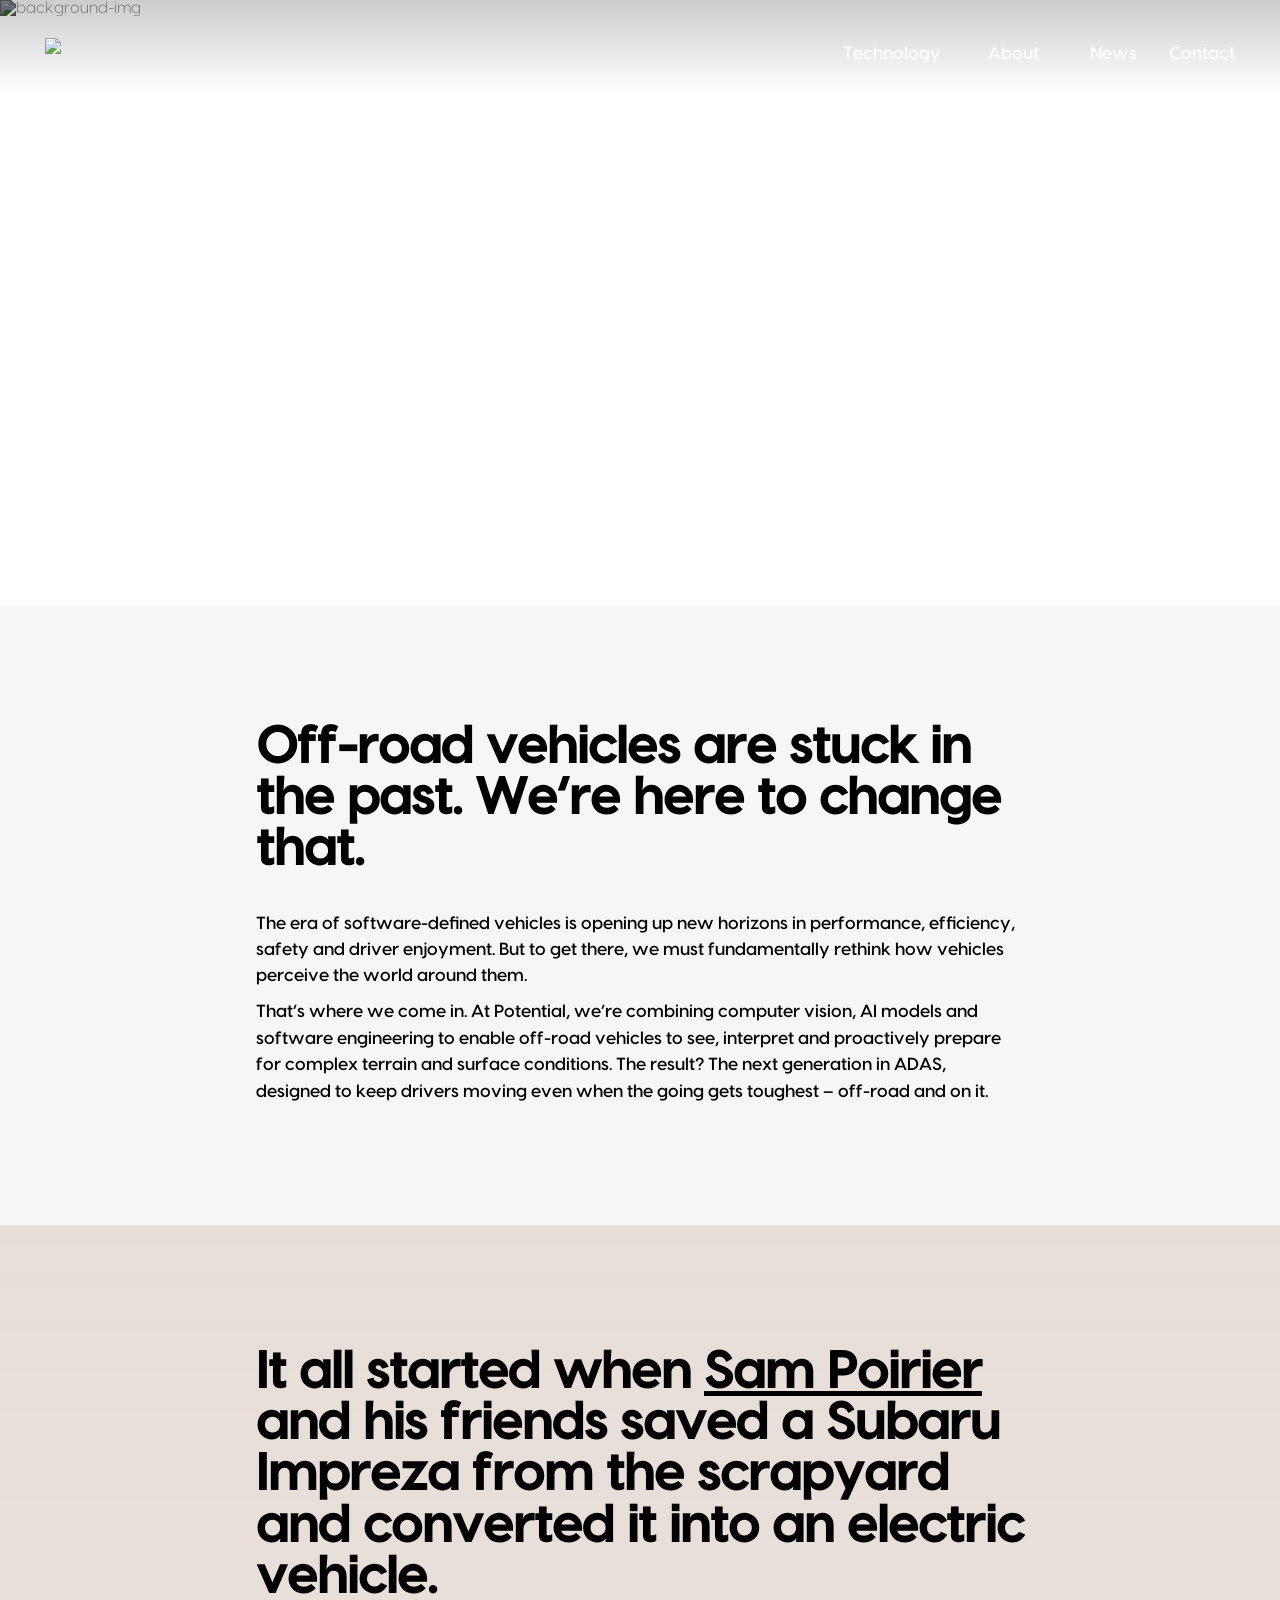
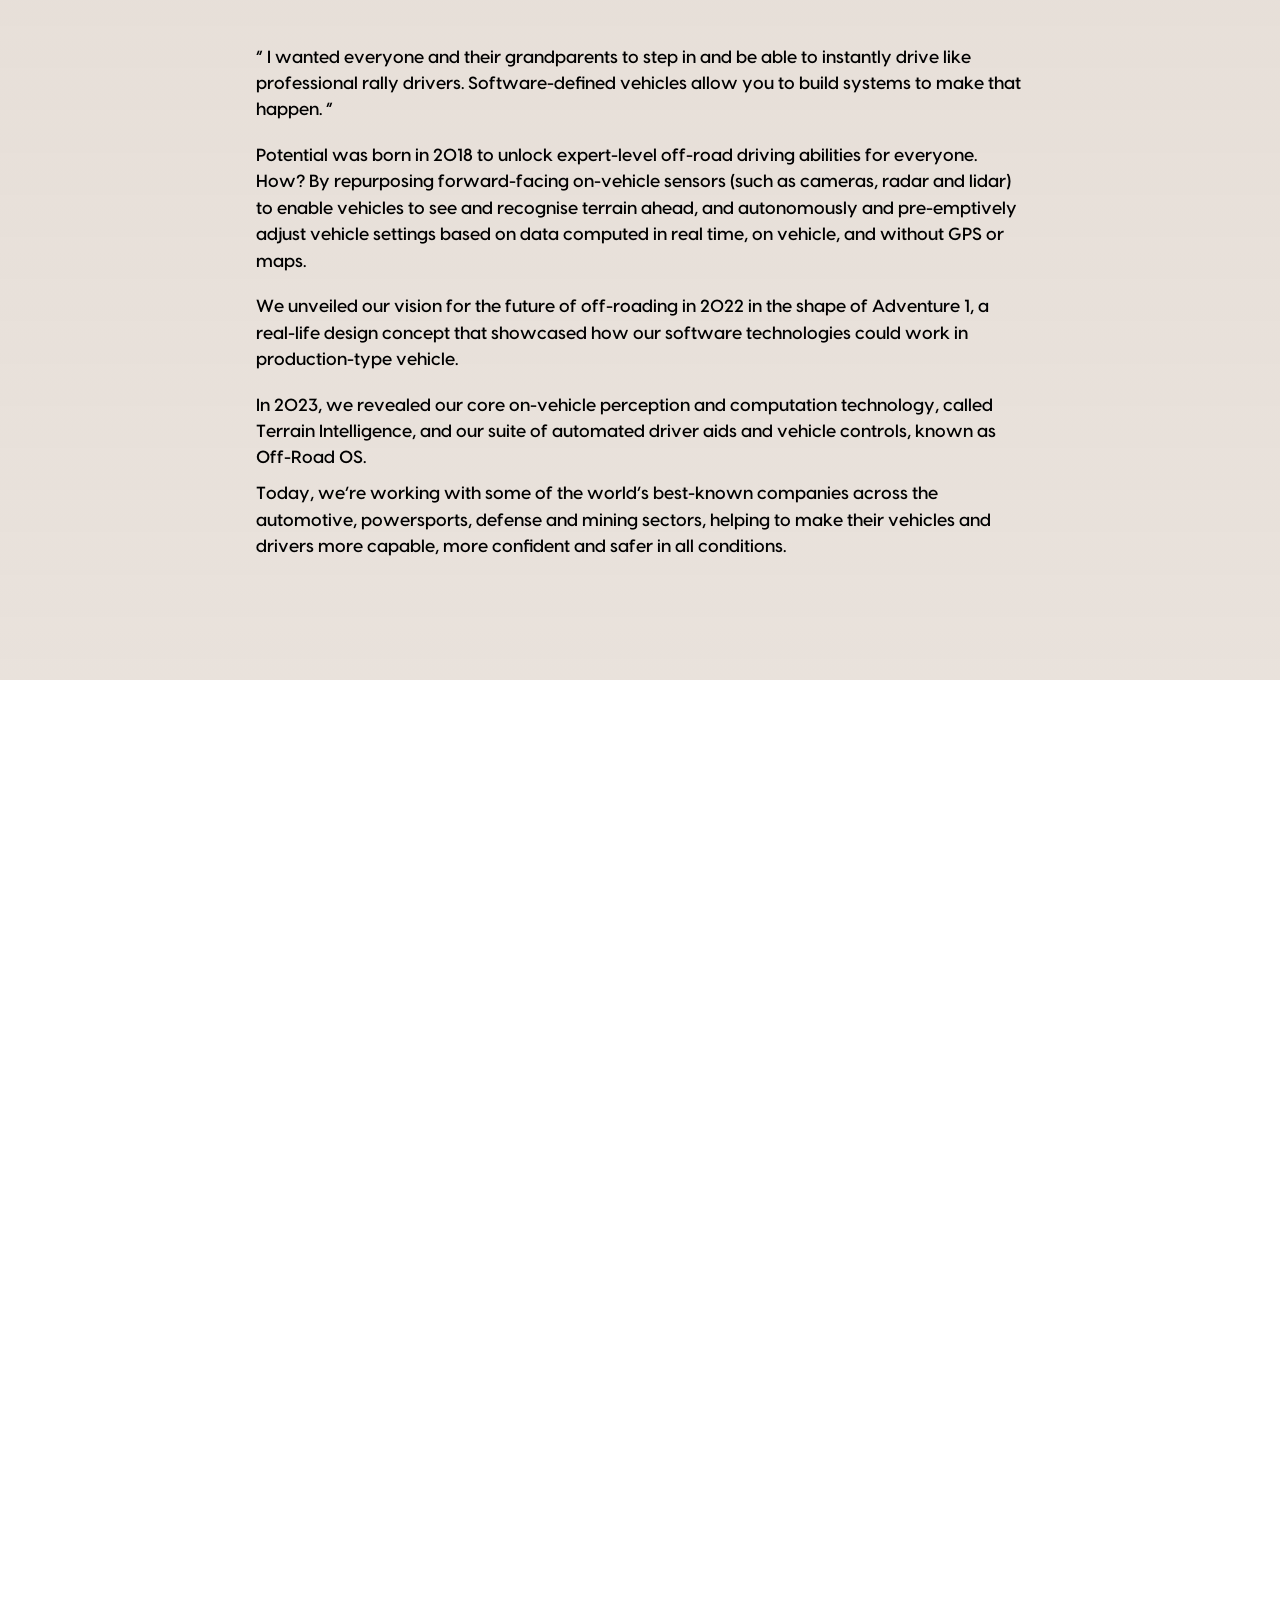
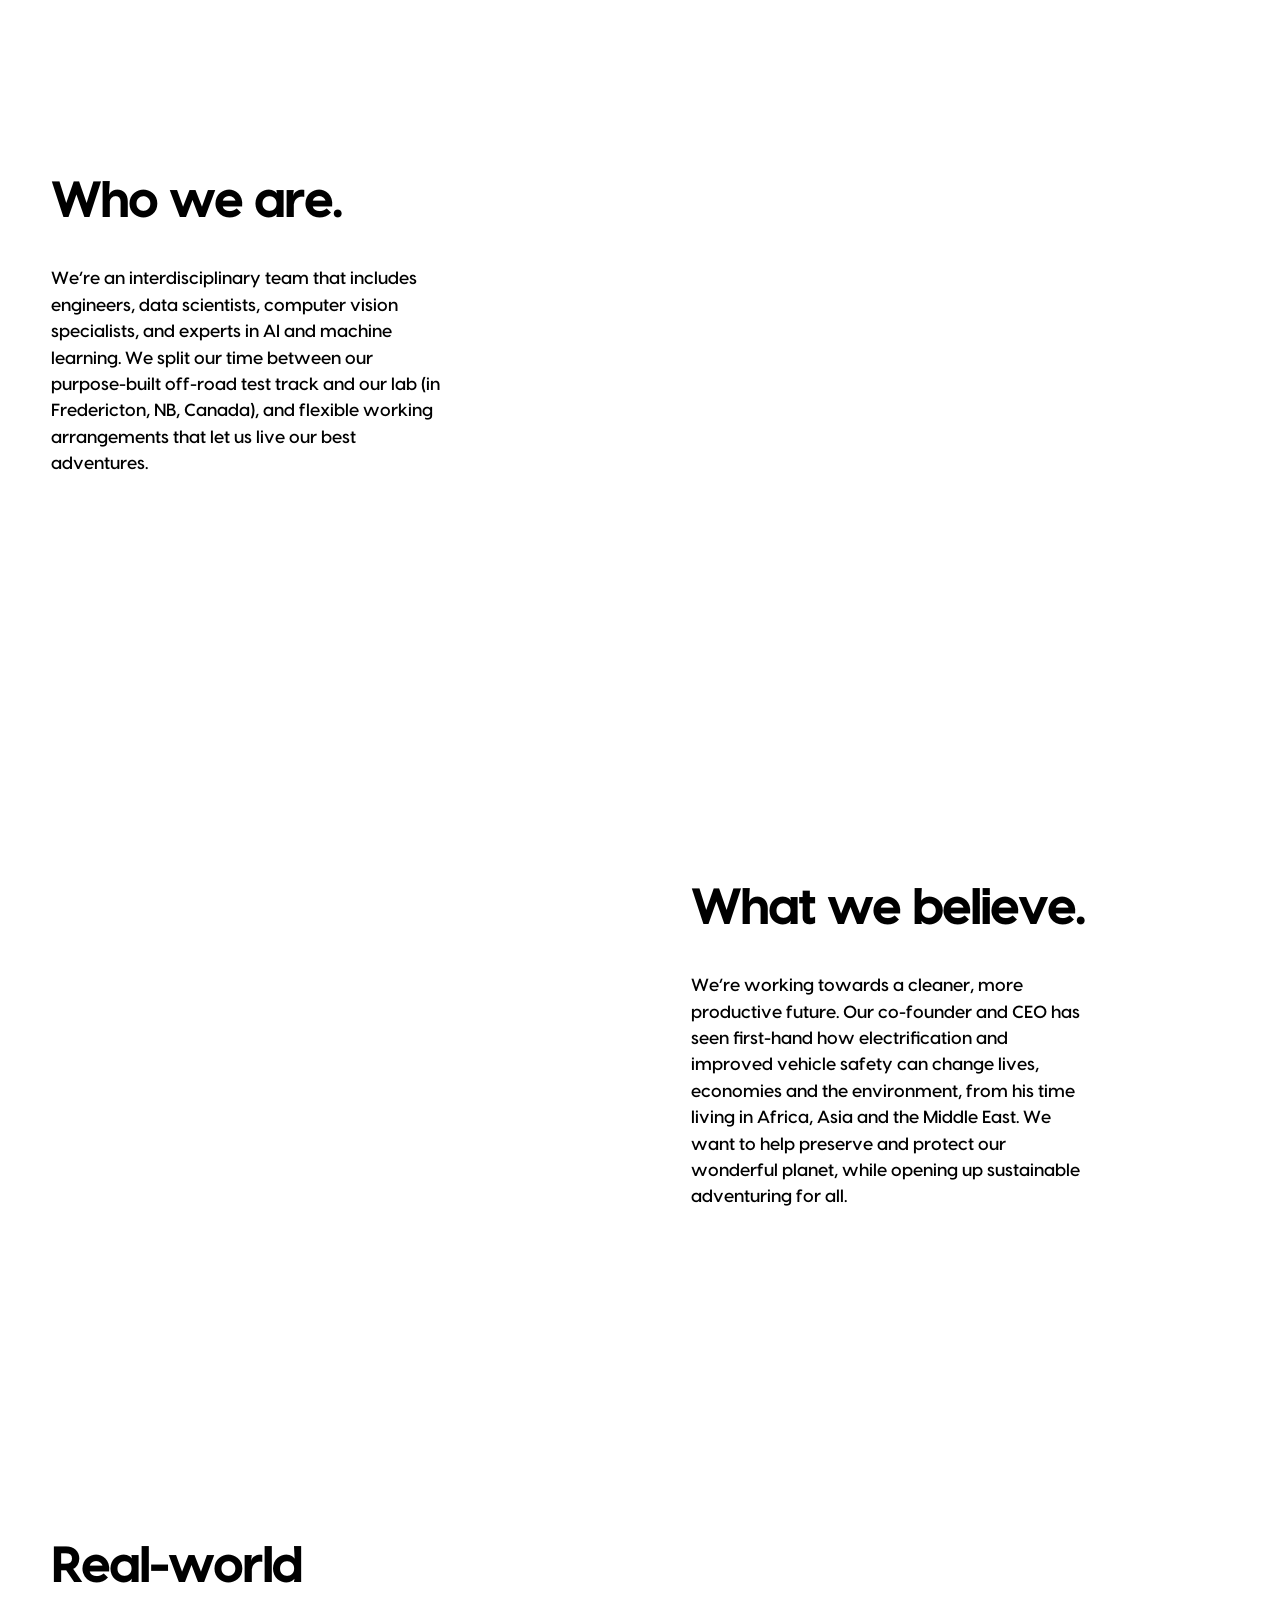
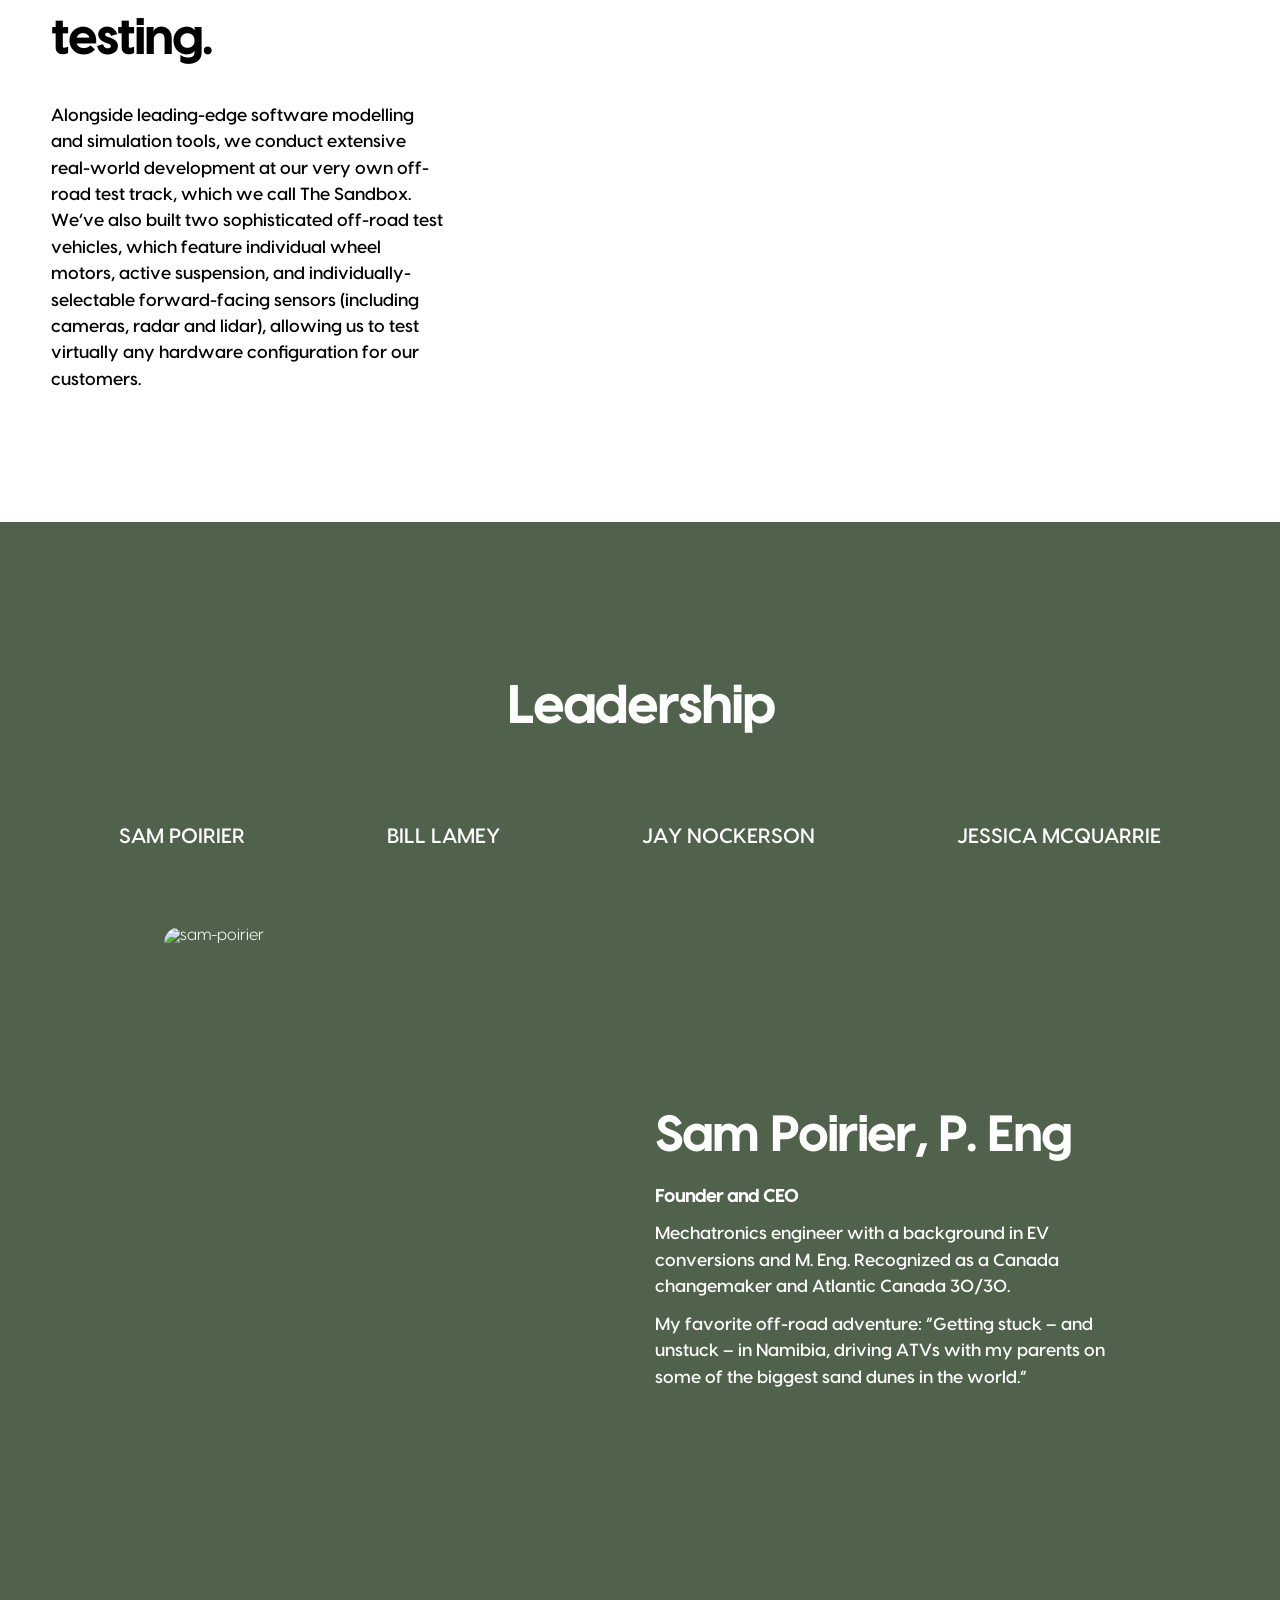
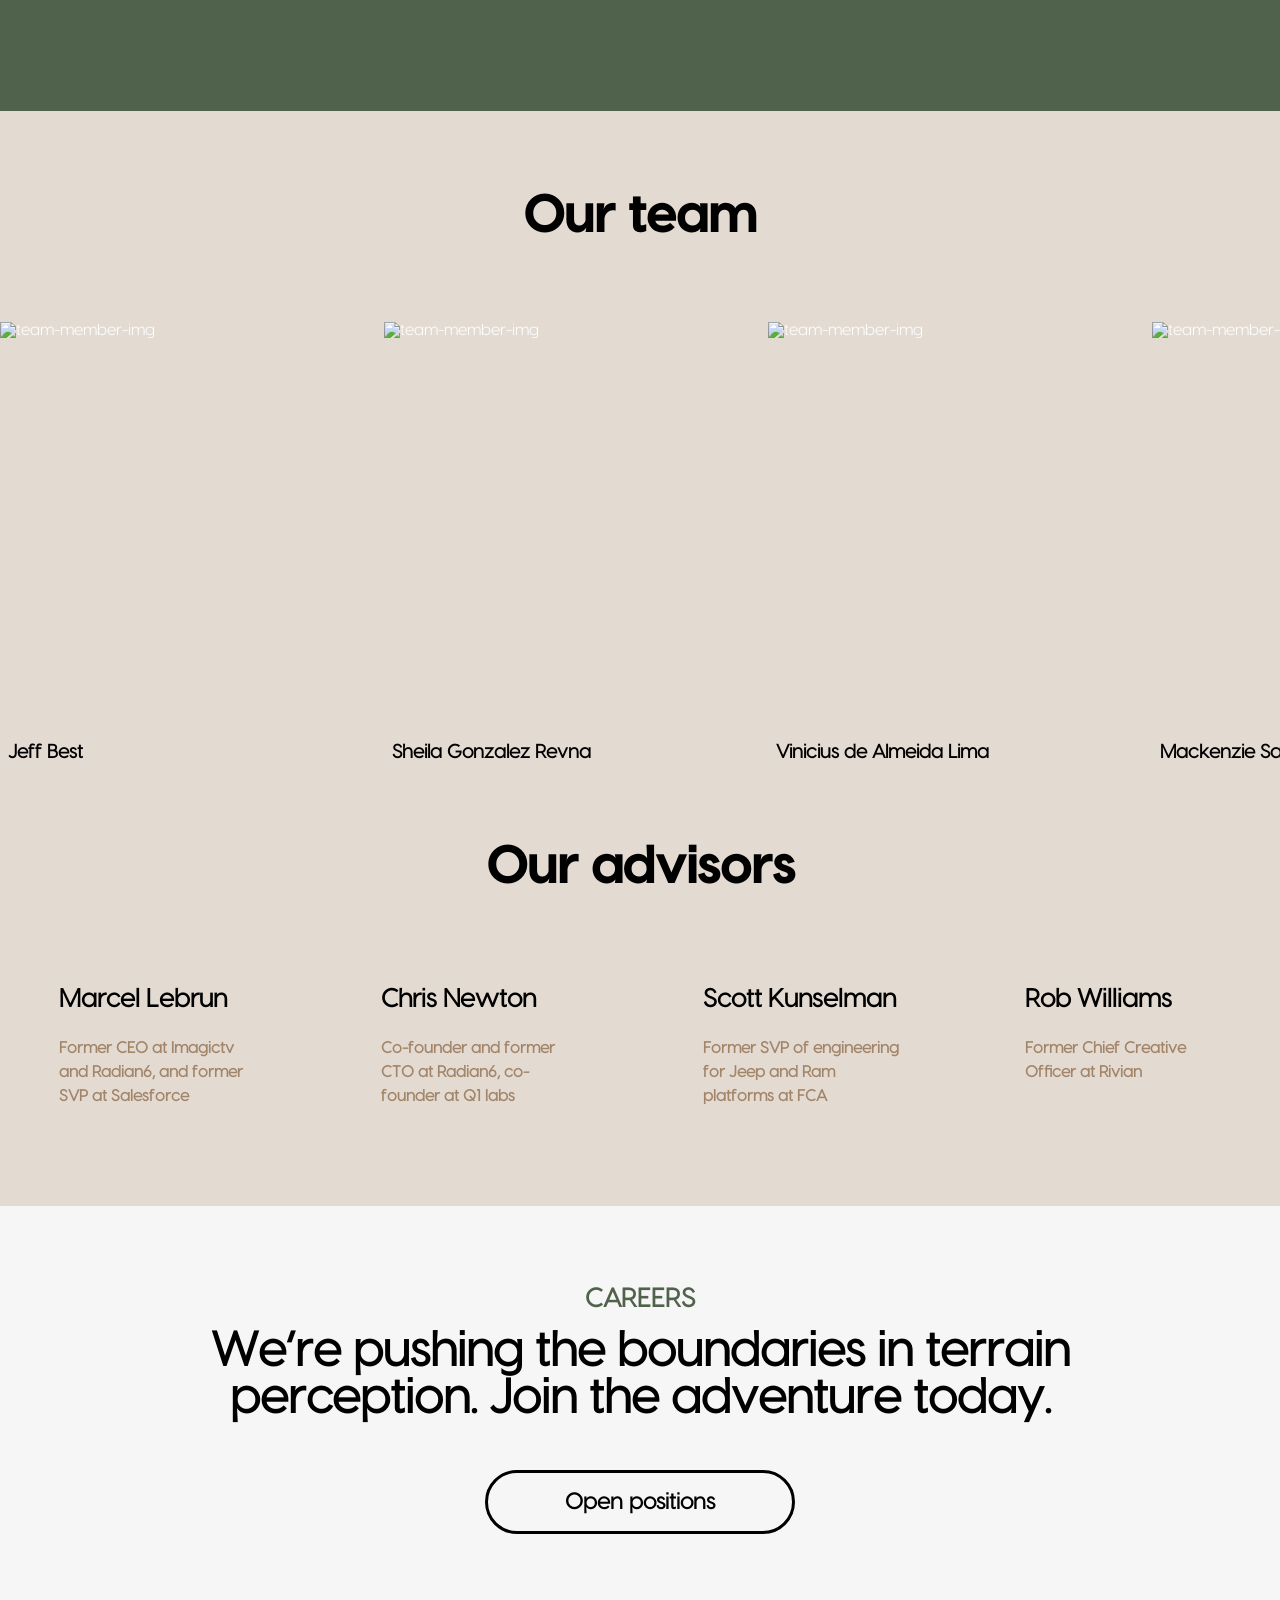
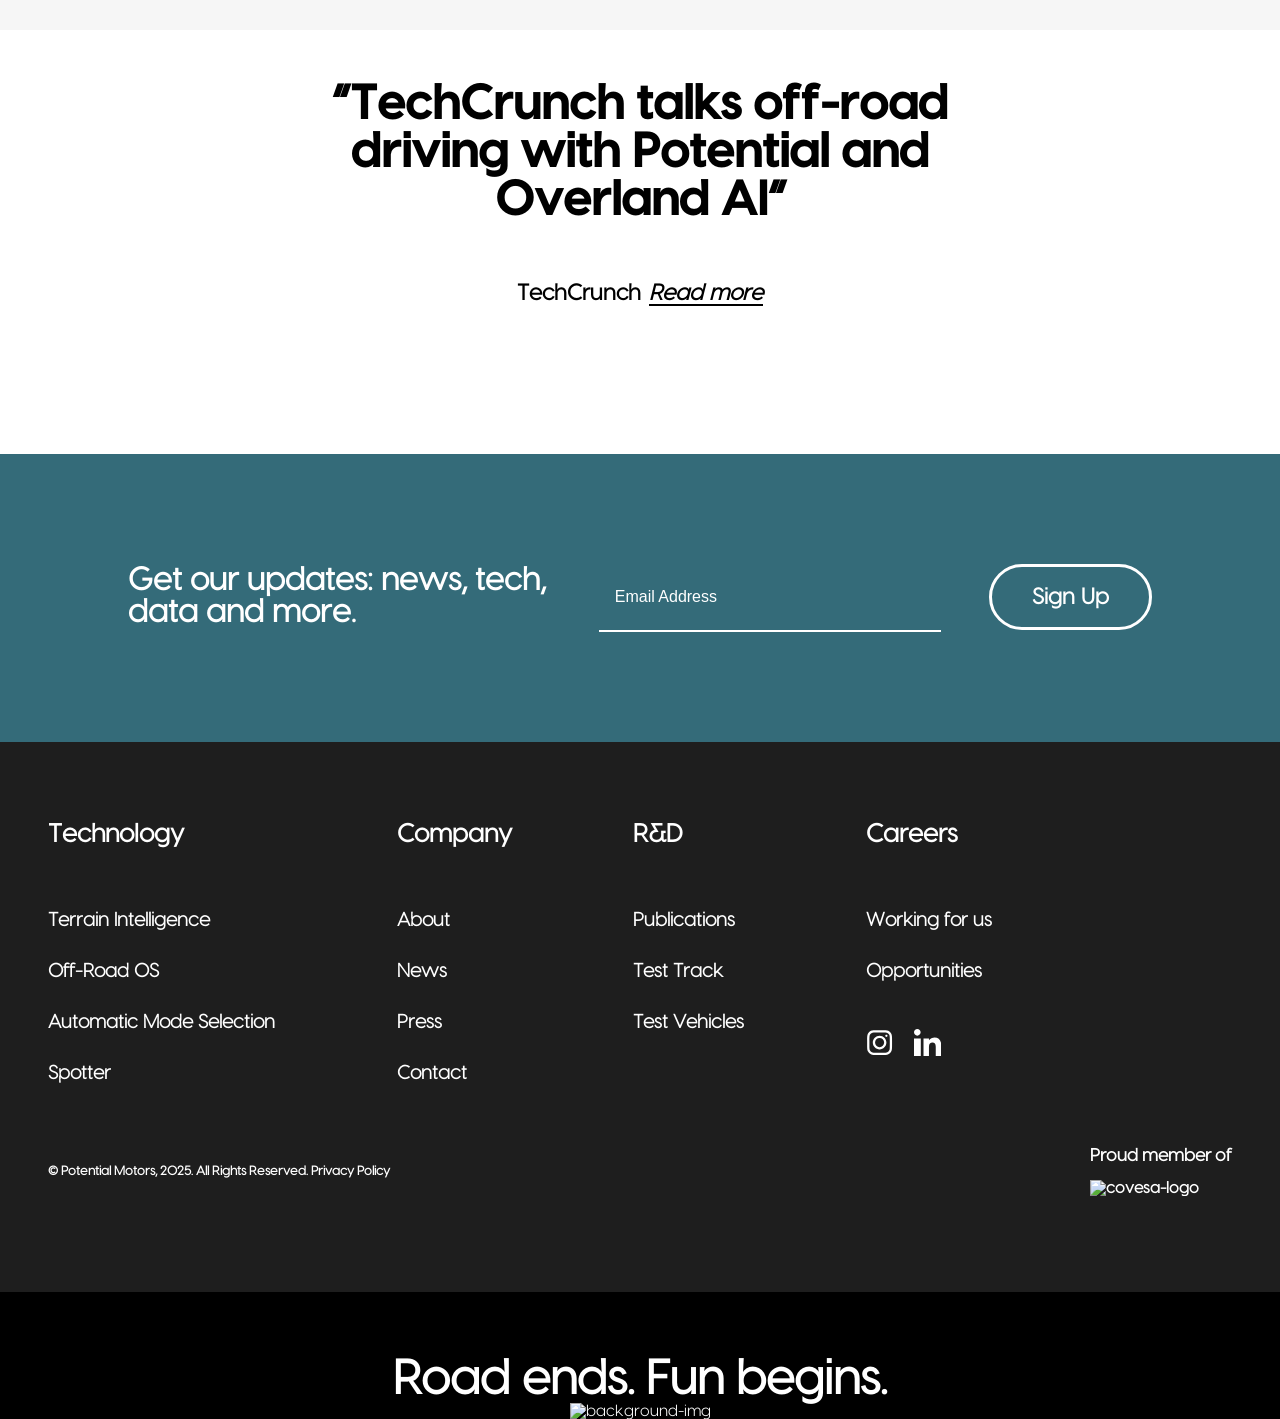
==== commit ec8043e5: "fix: change paragraph spacing text overflow images height" ====
--- a/about.html
+++ b/about.html
@@ -275,8 +275,8 @@
     </main>
     <footer class="footer">
         <section class="ten-part animation">
-            <div><h4>Get our updates: news, tech, data and more.</h4></div>
             <form action="" class="signup-form">
+                <div><h4>Get our updates: news, tech, data and more.</h4></div>
                 <input placeholder="Email Address" type="email"/>
                 <button type="submit" class="animation-btn"><span class="signup-txt">Sign Up</span></button>
             </form>
--- a/about.css
+++ b/about.css
@@ -134,7 +134,7 @@
     font-size: 1.1rem;
     font-family: VisbySemibold;
     line-height: 1.5;
-    padding: 1rem 0px;
+    padding: 0.6rem 0px;
 }
 .section p:last-child{
     padding: 0px 0px 120px 0px;
@@ -166,7 +166,7 @@
 }
 
 .fifth-part{
-    width: 100vw;
+    width: 100%;
     display: flex;
     flex-direction: row;
     flex-wrap: wrap;
@@ -178,7 +178,7 @@
 }
 .fifth-part article section{
     width: 50%;
-    height: 95vh;
+    height: 45rem;
     justify-items: flex-start;
     align-content: center;
 }
@@ -303,7 +303,7 @@
 
 .seven-part{
     background-color: #E3DAD2;
-    width: 100vw;
+    width: 100%;
     /* height: 150vh; */
 }
 .seven-part section>h3{
@@ -357,7 +357,7 @@
     font-size: 1.2rem;
 }
 .advisors-section {
-    padding: 0 4vw;
+    padding: 0vh 4vw 10vh;
 }
 .advisors-section ul{
     display: flex;
@@ -463,17 +463,17 @@
     flex-direction: row;
     align-items: center;
     justify-content: center;
-    height: 40vh;
-    width: 100vw;
+    height: 18rem;
     padding: 0 vw;
 }
-.ten-part>div{
+.ten-part div{
     font-size: 2rem;
-    width: 20%;
     
 }
 .signup-form{
-    width: 65%;
+    width: 80%;
+    display: flex;
+    flex-direction: row;
 }
 .signup-form>input{
     color: #fff;
@@ -493,10 +493,13 @@
     box-shadow: none;
     color: #fff;
     border: 3px solid #fff;
-    padding: 1.5rem 3rem;
+    padding: 1.2rem 2.5rem;
     border-radius: 6rem;
-    font-size: 1rem;
+    font-size: 1.4rem;
+    font-weight: 900;
+    font-family: VisbyRegular;
     align-self: baseline;
+    white-space: nowrap;
 }
 ::placeholder{
     color: #fff;
@@ -686,7 +689,7 @@
     }
     .fifth-part article section {
         width: 100%;
-        height: 60vh;
+        /* height: 60vh; */
     }
     .six-part>h3 {
         padding: 2rem 0;
@@ -704,6 +707,9 @@
     .img-4{
         width: auto;
         height: 80vw;
+    }
+    .paragraph {
+        padding: 4vw;
     }
     .paragraph-2 {
         padding-top: 5vh;
@@ -738,8 +744,9 @@
         height: 50vh;
     }
     .ten-part>div {
-        width: 100%;
+        width: 90%;
         text-align: center;
+        margin: 0 auto;
     }
     .signup-form{
         display: flex;
